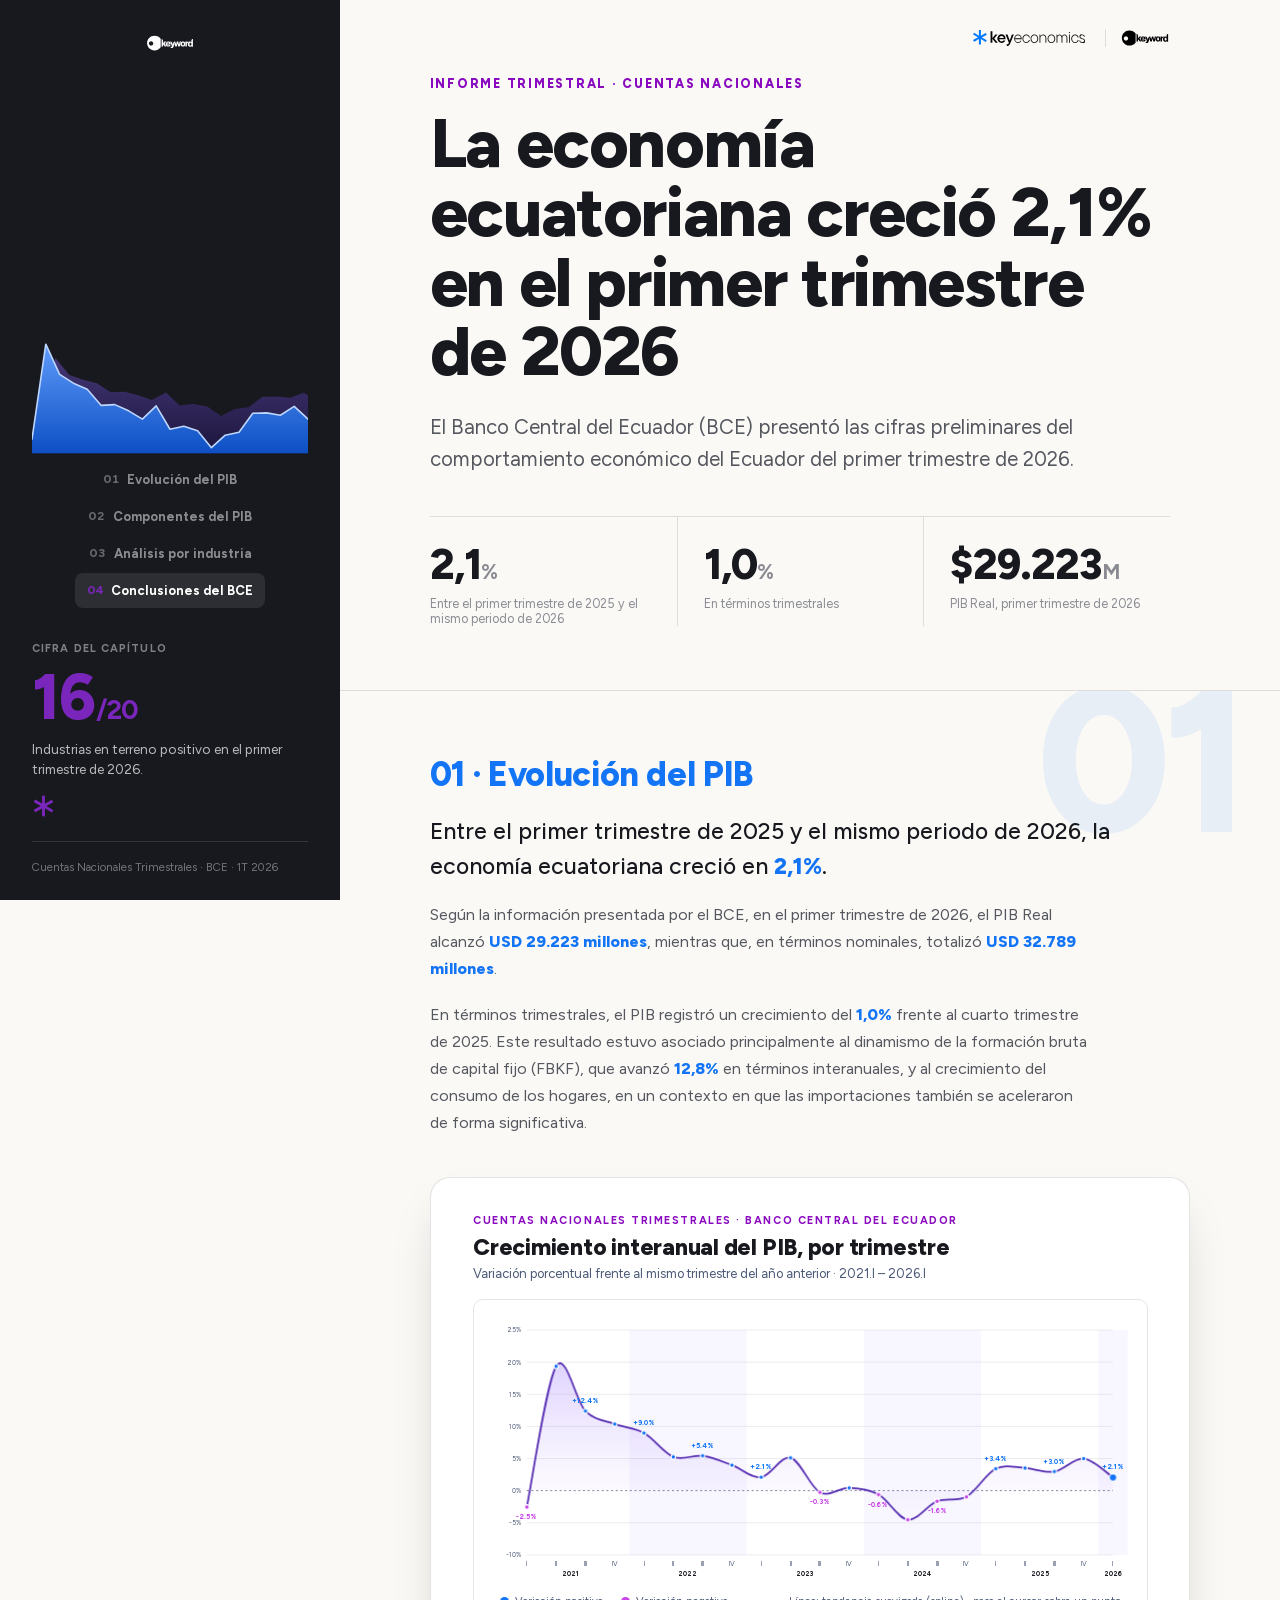
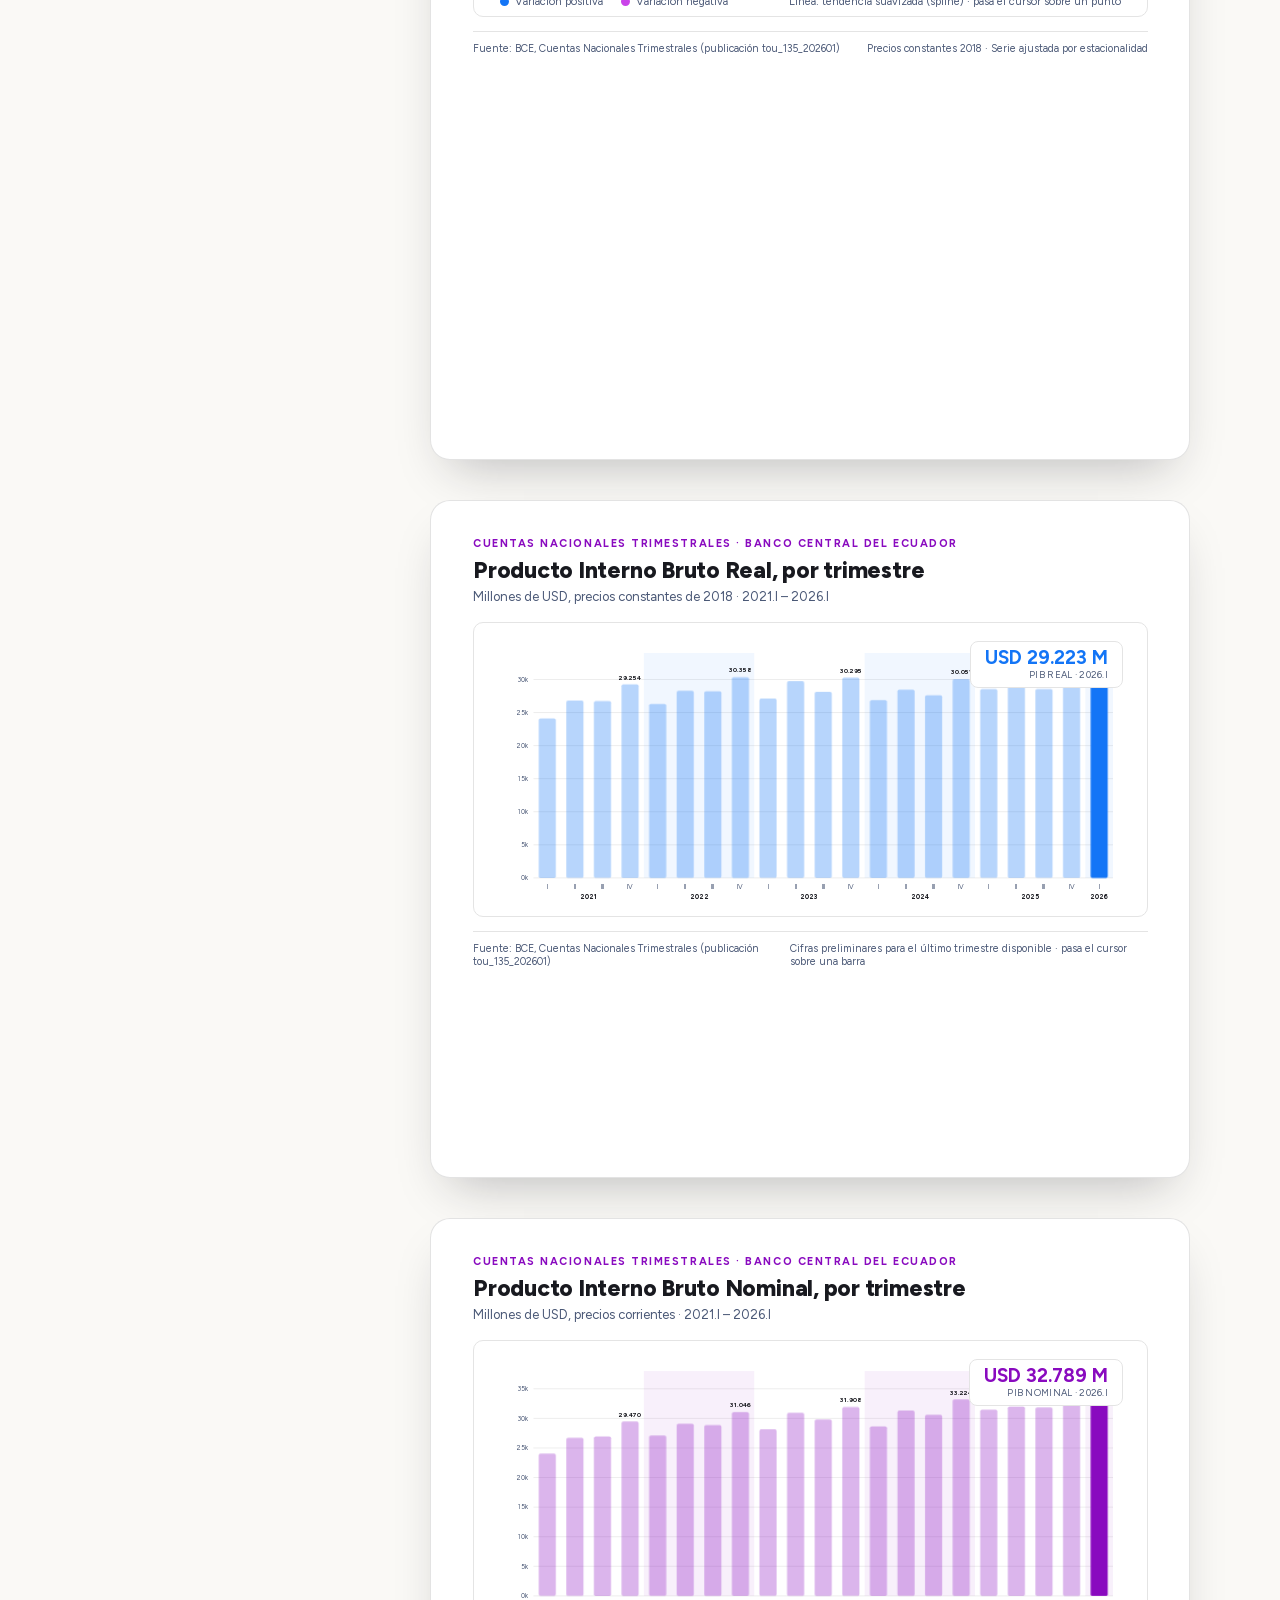
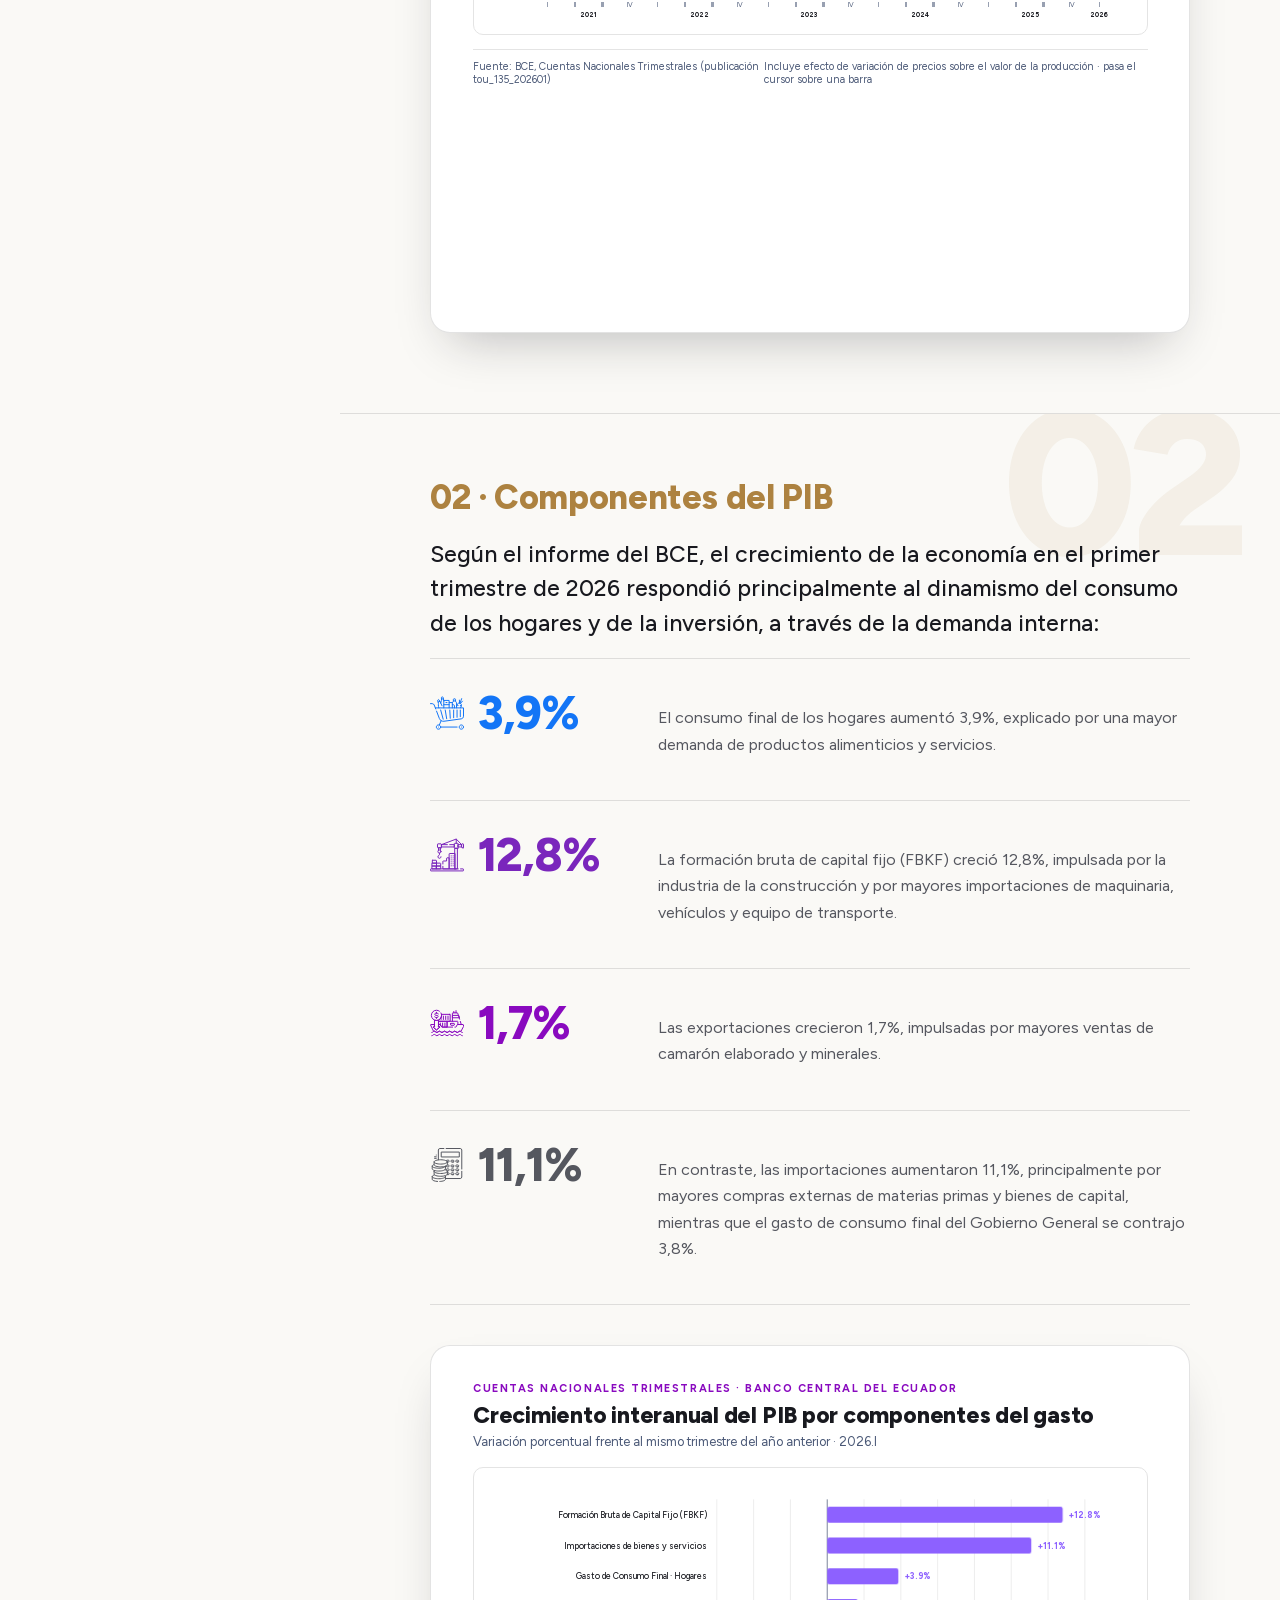
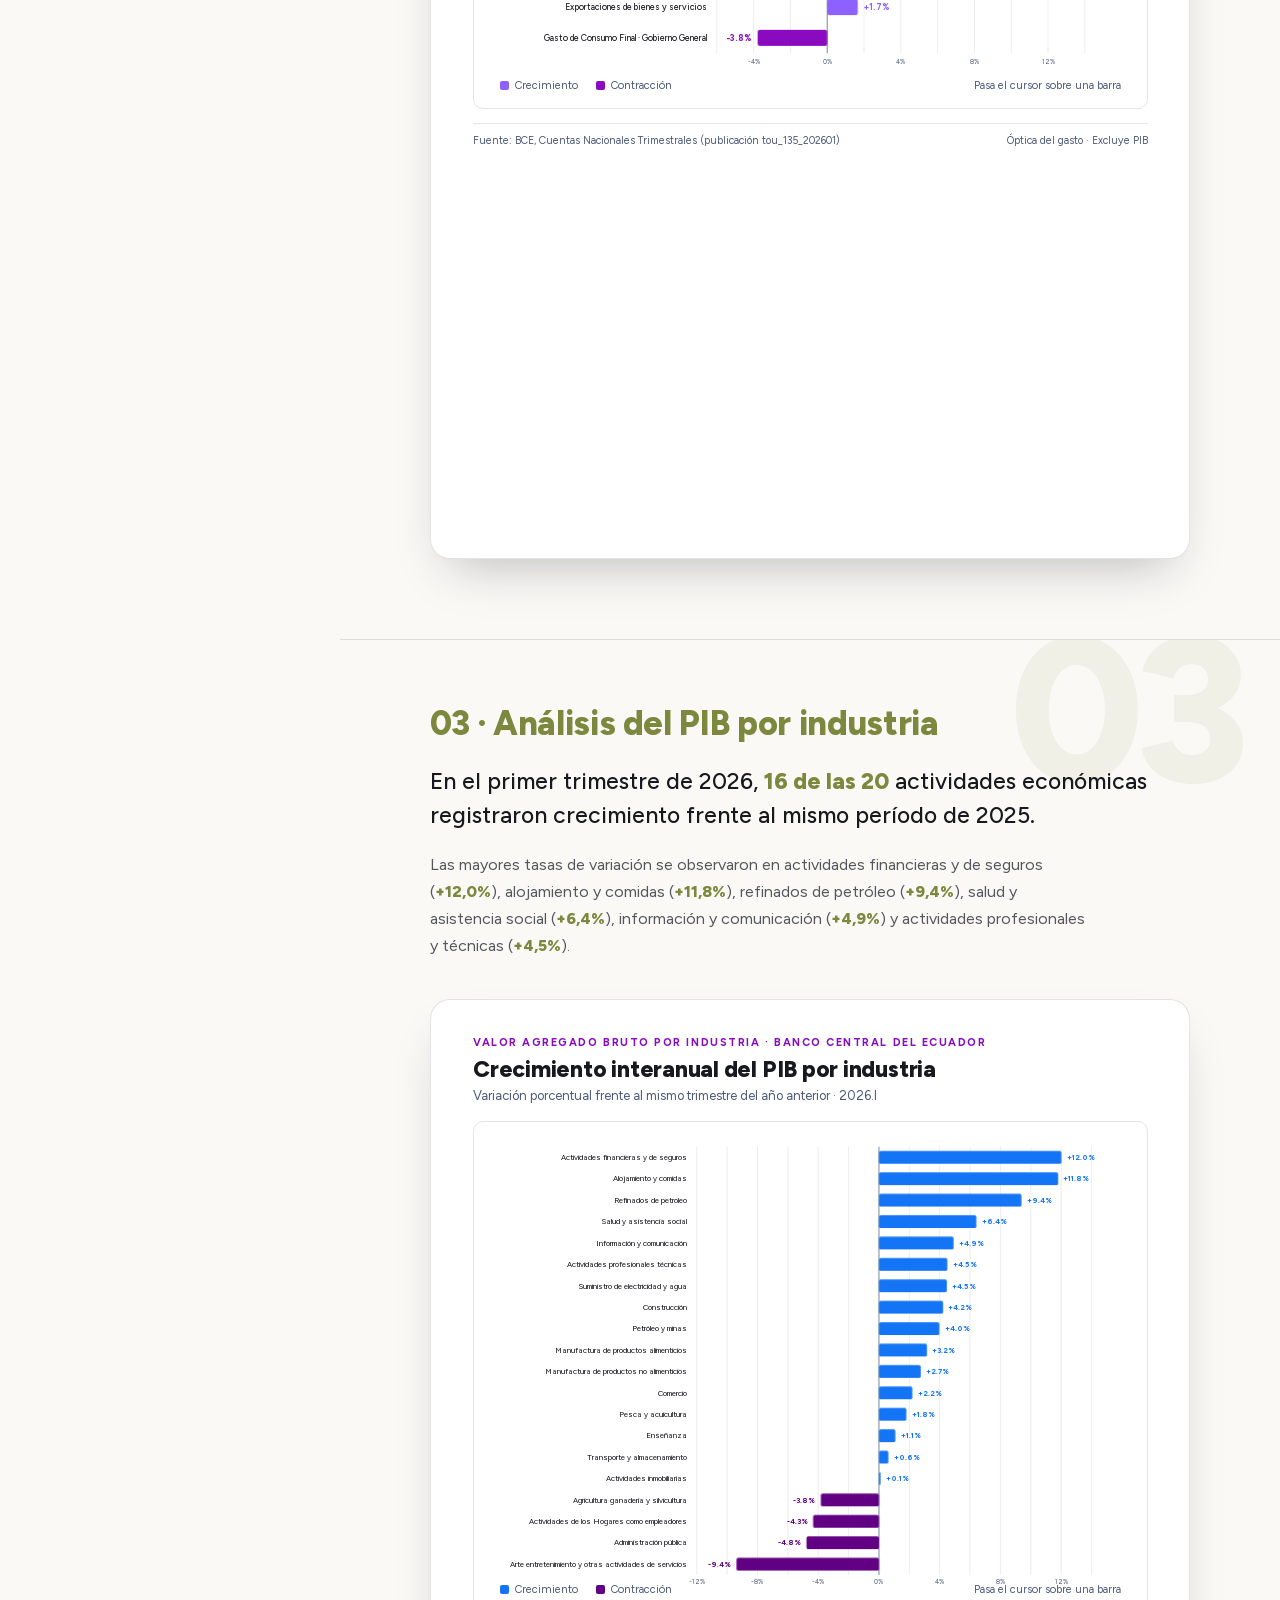
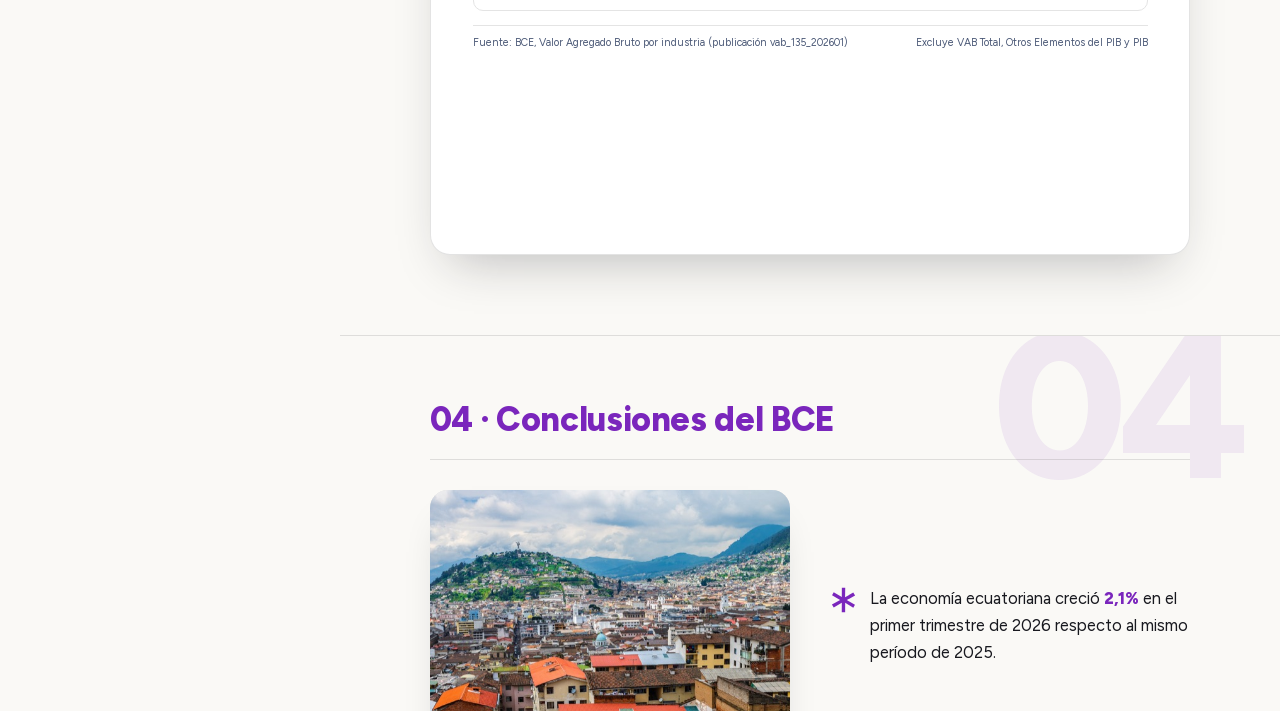
==== editorial.html @ 4e4479c9 "Replace sidebar orbs with an Andes-silhouette growth chart The empty sidebar gap now shows a two-lay" ====
<!DOCTYPE html>
<html lang="es">
<head>
<meta charset="UTF-8">
<meta name="viewport" content="width=device-width, initial-scale=1.0">
<title>La economía ecuatoriana en el 1T 2026 · Edición editorial</title>
<meta name="description" content="La economía ecuatoriana creció 2,1% en el primer trimestre de 2026: cifras preliminares del Banco Central del Ecuador (BCE).">
<link rel="icon" href="data:,">
<link rel="preload" href="assets/fonts/figtree-normal-latin.woff2" as="font" type="font/woff2" crossorigin>
<link rel="stylesheet" href="assets/fonts/figtree.css">
<style>
  :root {
    color-scheme: light;
    --night: #18191f;
    --dknight: #050505;
    --dblue: #201061;
    --blue: #1375f6;
    --magenta: #890abf;
    --lavender: #cdb0ff;
    --olive: #ddf086;
    --paper: #faf9f6;
    --ink: #18191f;
    --ink-soft: #55575f;
    --ink-mute: #8a8b92;
    --line: rgba(24,25,31,0.12);
    --side-w: 340px;
  }
  * { box-sizing: border-box; }
  html { scroll-behavior: smooth; }
  body {
    margin: 0; background: var(--paper); color: var(--ink);
    font-family: "Figtree", system-ui, -apple-system, "Segoe UI", sans-serif;
    -webkit-font-smoothing: antialiased;
  }
  img, svg { display: block; max-width: 100%; }
  a { color: inherit; }
  .progress { position: fixed; top: 0; left: 0; width: 100%; height: 3px; z-index: 200; background: var(--blue); transform: scaleX(0); transform-origin: left center; pointer-events: none; }

  /* ============ Shell: sticky editorial sidebar + scrolling story ============ */
  .shell { display: block; }
  @media (min-width: 1000px) { .shell { display: grid; grid-template-columns: var(--side-w) 1fr; align-items: start; } }

  .side {
    background: var(--night); color: #fff; padding: 18px 20px 16px;
  }
  @media (min-width: 1000px) { .side { padding: 32px 32px 26px; } }
  @media (min-width: 1000px) { .side { position: sticky; top: 0; height: 100vh; display: flex; flex-direction: column; } }
  .side-deco { display: none; }
  @media (min-width: 1000px) {
    .side-deco { display: block; flex: 1; position: relative; overflow: visible; min-height: 120px; }
    .side-deco svg { position: absolute; inset: 0; width: 100%; height: 100%; display: block; }
    .side-deco .peak-line {
      fill: none; stroke: #bcd6ff; stroke-width: 1.6; stroke-linejoin: round; stroke-linecap: round;
      stroke-dasharray: 1; stroke-dashoffset: 1; vector-effect: non-scaling-stroke;
      animation: peakDraw 2.6s cubic-bezier(.4,0,.2,1) .3s both;
    }
    @media (prefers-reduced-motion: reduce) { .side-deco .peak-line { animation: none; stroke-dashoffset: 0; } }
    @keyframes peakDraw { to { stroke-dashoffset: 0; } }
  }
  .side-logo { display: none; height: 20px; width: auto; margin-bottom: 16px; }
  @media (min-width: 1000px) { .side-logo { display: block; height: 22px; margin-bottom: 0; } }

  /* Mobile/tablet: compact numbered stepper, all 4 steps reachable without scrolling */
  .side-nav { position: relative; display: flex; align-items: center; justify-content: space-between; margin-bottom: 0; }
  .side-nav::before {
    content: ""; position: absolute; left: 15px; right: 15px; top: 15px; height: 1px;
    background: rgba(255,255,255,0.16); z-index: 0;
  }
  .side-nav a {
    position: relative; z-index: 1; text-decoration: none; color: rgba(255,255,255,0.55);
    display: flex; flex-direction: column; align-items: center; gap: 0; padding: 0; background: none;
  }
  .side-nav a .n {
    font-variant-numeric: tabular-nums; font-size: 12px; font-weight: 700;
    width: 30px; height: 30px; border-radius: 50%; display: flex; align-items: center; justify-content: center;
    background: var(--night); border: 1.5px solid rgba(255,255,255,0.28); color: rgba(255,255,255,0.65);
    transition: border-color .2s, color .2s, background .2s;
  }
  .side-nav a.active .n { color: #fff; background: var(--stat-c, var(--blue)); border-color: var(--stat-c, var(--blue)); }
  .side-nav .nlbl { display: none; }
  .side-current {
    font-size: 13px; font-weight: 700; color: #fff; margin-top: 12px; min-height: 1.3em;
  }
  @media (min-width: 1000px) {
    .side-nav { display: flex; flex-direction: column; gap: 2px; margin-bottom: 0; }
    .side-nav::before { display: none; }
    .side-nav a {
      flex-direction: row; align-items: center; gap: 8px; text-decoration: none; color: rgba(255,255,255,0.5);
      font-size: 13px; font-weight: 700; padding: 10px 12px; border-radius: 8px; white-space: nowrap;
      transition: color .2s, background .2s;
    }
    .side-nav a .n {
      width: auto; height: auto; border-radius: 0; border: none; background: none; padding: 0;
      font-variant-numeric: tabular-nums; opacity: 0.7; color: inherit;
    }
    .side-nav a:hover { background: rgba(255,255,255,0.06); color: #fff; }
    .side-nav a.active { color: #fff; background: rgba(255,255,255,0.09); }
    .side-nav a.active .n { color: var(--stat-c, var(--blue)); opacity: 1; background: none; border: none; }
    .side-nav .nlbl { display: inline; }
    .side-current { display: none; }
  }

  .side-stat { display: none; margin: 8px 0 0; }
  @media (min-width: 1000px) { .side-stat { display: block; margin-top: 34px; } }
  .side-stat .lbl { font-size: 11px; font-weight: 700; letter-spacing: 0.1em; text-transform: uppercase; color: rgba(255,255,255,0.45); margin-bottom: 10px; }
  .side-stat .big { font-size: clamp(46px, 5.4vw, 64px); font-weight: 800; letter-spacing: -0.02em; line-height: 1; color: var(--stat-c, var(--blue)); transition: color .4s ease; }
  .side-stat .big small { font-size: 0.42em; font-weight: 700; margin-left: 2px; }
  .side-stat .cap { font-size: 13.5px; line-height: 1.5; color: rgba(255,255,255,0.7); margin-top: 10px; max-width: 30ch; }

  .side-mark { display: none; width: 22px; height: 22px; margin-top: 16px; background: var(--stat-c, var(--blue)); transition: background .4s ease;
    -webkit-mask: url('assets/asterisco.svg') center / contain no-repeat; mask: url('assets/asterisco.svg') center / contain no-repeat;
    animation: markSpin 14s linear infinite; }
  @keyframes markSpin { to { transform: rotate(360deg); } }
  @media (min-width: 1000px) { .side-mark { display: block; } }
  @media (prefers-reduced-motion: reduce) { .side-mark { animation: none; } }

  .side-foot { display: none; }
  @media (min-width: 1000px) { .side-foot { display: block; font-size: 11.5px; color: rgba(255,255,255,0.4); margin-top: 24px; padding-top: 18px; border-top: 1px solid rgba(255,255,255,0.12); } }

  /* ============ Main story column ============ */
  .story { min-width: 0; }

  .opening { position: relative; padding: 76px 7vw 64px; max-width: 920px; }
  .opening-logos { position: absolute; top: 28px; right: 7vw; display: flex; align-items: center; gap: 14px; }
  .opening-logos img { display: block; height: 20px; width: auto; }
  .opening-logos .div { width: 1px; height: 18px; background: var(--line); }
  @media (max-width: 640px) {
    .opening { padding-top: 26px; }
    .opening-logos { position: static; margin-bottom: 28px; }
  }
  .opening .kick { font-size: 12.5px; font-weight: 800; letter-spacing: 0.14em; text-transform: uppercase; color: var(--magenta); margin-bottom: 18px; }
  .opening h1 { font-size: clamp(34px, 5.6vw, 68px); line-height: 1.02; letter-spacing: -0.02em; font-weight: 800; margin: 0 0 26px; }
  .opening .lede { font-size: clamp(17px, 1.6vw, 21px); line-height: 1.55; color: var(--ink-soft); max-width: 62ch; margin: 0 0 40px; }
  .ticker { display: flex; flex-direction: column; border-top: 1px solid var(--line); }
  .ticker .t-item { padding: 20px 0; border-bottom: 1px solid var(--line); }
  .ticker .t-item:last-child { border-bottom: none; }
  @media (min-width: 640px) {
    .ticker { flex-direction: row; flex-wrap: wrap; gap: 0; }
    .ticker .t-item { flex: 1 1 180px; padding: 22px 26px 0 0; border-bottom: none; }
    .ticker .t-item + .t-item { border-left: 1px solid var(--line); padding-left: 26px; }
  }
  .ticker .t-val { font-size: clamp(30px, 3.4vw, 42px); font-weight: 800; letter-spacing: -0.02em; color: var(--ink); }
  .ticker .t-val small { font-size: 0.5em; font-weight: 700; color: var(--ink-mute); }
  .ticker .t-lbl { font-size: 12.5px; color: var(--ink-mute); margin-top: 6px; max-width: 26ch; }

  /* ---- chapters ---- */
  .chapter { position: relative; padding: 64px 7vw 72px; border-top: 1px solid var(--line); scroll-margin-top: 24px; overflow: hidden; }
  .chapter .num-bg {
    position: absolute; top: -0.16em; right: 3vw; font-size: clamp(120px, 16vw, 240px); font-weight: 800;
    color: var(--stat-c, var(--blue)); opacity: 0.08; line-height: 1; letter-spacing: -0.04em; pointer-events: none; z-index: 0; user-select: none;
  }
  .chapter > * { position: relative; z-index: 1; }
  .chapter .kick { font-size: clamp(24px, 2.8vw, 34px); font-weight: 800; letter-spacing: -0.01em; text-transform: none; color: var(--stat-c, var(--blue)); margin-bottom: 20px; line-height: 1.15; }
  .chapter .lead-text { font-size: clamp(18px, 2vw, 23px); line-height: 1.5; max-width: 66ch; color: var(--ink); font-weight: 500; margin: 0 0 18px; }
  .chapter .body-text { font-size: 16px; line-height: 1.7; max-width: 66ch; color: var(--ink-soft); margin: 0 0 18px; }
  .stat { color: var(--stat-c, var(--blue)); font-weight: 800; }

  .chart-frame {
    margin: 40px 0 8px; background: #fff; border-radius: 20px; border: 1px solid var(--line);
    box-shadow: 0 24px 48px -20px rgba(24,25,31,0.28); transform: rotate(var(--tilt, -0.6deg));
    padding: 8px 10px 2px; max-width: 880px;
  }
  .chart-frame .embed-chart { display: block; width: 100%; border: 0; margin: 0; }
  .chart-cap { font-size: 12.5px; color: var(--ink-mute); margin: 14px 2px 0; max-width: 880px; }

  /* ---- section 02: stat rows instead of cards ---- */
  .stat-rows { margin-top: 8px; }
  .stat-row { display: grid; grid-template-columns: 1fr; gap: 14px; align-items: start; padding: 26px 0; border-top: 1px solid var(--line); }
  @media (min-width: 720px) { .stat-row { grid-template-columns: 200px 1fr; gap: 28px; } }
  .stat-row:last-child { border-bottom: 1px solid var(--line); }
  .stat-row .sr-figure { display: flex; align-items: center; gap: 14px; }
  .stat-row .sr-icon { width: 34px; height: 34px; flex: none; color: var(--row-c); }
  .stat-row .sr-icon svg { width: 100%; height: 100%; }
  .stat-row .sr-num { font-size: clamp(34px, 3.6vw, 46px); font-weight: 800; letter-spacing: -0.02em; color: var(--row-c); }
  .stat-row .sr-text { font-size: 16px; line-height: 1.65; color: var(--ink-soft); padding-top: 4px; }

  /* ---- section 04: alternating gallery ---- */
  .gallery { margin-top: 12px; }
  .g-row { display: grid; grid-template-columns: 1fr; gap: 22px; align-items: center; padding: 30px 0; border-top: 1px solid var(--line); }
  @media (min-width: 780px) { .g-row { grid-template-columns: 1fr 1fr; gap: 40px; } .g-row.rev .g-photo { order: 2; } }
  .g-photo { aspect-ratio: 4 / 3; border-radius: 18px; overflow: hidden; background: var(--line); box-shadow: 0 20px 40px -22px rgba(24,25,31,0.3); }
  .g-photo img { width: 100%; height: 100%; object-fit: cover; }
  .g-text { display: flex; align-items: flex-start; gap: 14px; }
  .g-mark { flex: none; width: 26px; height: 26px; margin-top: 2px; background: var(--stat-c, var(--blue)); -webkit-mask: url('assets/asterisco.svg') center / contain no-repeat; mask: url('assets/asterisco.svg') center / contain no-repeat; }
  .g-text p { margin: 0; font-size: 16.5px; line-height: 1.65; color: var(--ink); }

  .source-note { font-size: 13px; color: var(--ink-mute); padding-top: 18px; border-top: 1px solid var(--line); margin-top: 32px; max-width: 66ch; }

  /* ---- footer ---- */
  footer.ed-foot { background: var(--dknight); color: #fff; padding: 34px 7vw; }
  .ed-foot .wrap { display: flex; justify-content: space-between; align-items: flex-end; gap: 24px; flex-wrap: wrap; }
  .ed-foot .brand-block img { height: 24px; margin-bottom: 8px; }
  .ed-foot .brand-block .nm { font-size: 14px; font-weight: 700; }
  .ed-foot .contact { text-align: right; font-size: 13px; color: rgba(255,255,255,0.75); }
  .ed-foot .contact img { height: 24px; margin-left: auto; margin-bottom: 8px; }
  .ed-foot .contact a { color: #fff; text-decoration: none; border-bottom: 1px solid rgba(255,255,255,0.4); }
  @media (max-width: 640px) { .ed-foot .wrap { flex-direction: column; align-items: flex-start; } .ed-foot .contact { text-align: left; } .ed-foot .contact img { margin-left: 0; } }

  /* ---- reveal ---- */
  .reveal { opacity: 0; transform: translateY(22px); transition: opacity .7s ease, transform .7s cubic-bezier(.2,.8,.2,1); }
  .reveal.in { opacity: 1; transform: none; }
  @media (prefers-reduced-motion: reduce) { .reveal { opacity: 1; transform: none; transition: none; } }
</style>
</head>
<body>

<div class="progress" id="progress"></div>

<div class="shell">
  <aside class="side" id="side" style="--stat-c:#1375f6">
    <img class="side-logo" src="assets/LogoKeyword-blanco.svg" alt="Keyword">
    <div class="side-deco" id="sideDeco" aria-hidden="true"></div>
    <nav class="side-nav" id="sideNav">
      <a href="#evolucion" data-c="#1375f6"><span class="n">01</span><span class="nlbl">Evolución del PIB</span></a>
      <a href="#componentes" data-c="#ffbf5e"><span class="n">02</span><span class="nlbl">Componentes del PIB</span></a>
      <a href="#industrias" data-c="#cde368"><span class="n">03</span><span class="nlbl">Análisis por industria</span></a>
      <a href="#conclusiones" data-c="#ddf086"><span class="n">04</span><span class="nlbl">Conclusiones del BCE</span></a>
    </nav>
    <div class="side-current" id="sideCurrent">Evolución del PIB</div>
    <div class="side-stat">
      <div class="lbl">Cifra del capítulo</div>
      <div class="big" id="sideBig">2,1<small>%</small></div>
      <div class="cap" id="sideCap">Crecimiento interanual del PIB, primer trimestre de 2026.</div>
    </div>
    <div class="side-mark" aria-hidden="true"></div>
    <div class="side-foot">Cuentas Nacionales Trimestrales · BCE · 1T 2026</div>
  </aside>

  <main class="story">

    <section class="opening">
      <div class="opening-logos">
        <img src="assets/LogoKeyeconomics2.svg" alt="KeyEconomics">
        <span class="div" aria-hidden="true"></span>
        <img src="assets/logoKeyword-negro.svg" alt="Keyword">
      </div>
      <div class="kick">Informe trimestral · Cuentas Nacionales</div>
      <h1>La economía ecuatoriana creció 2,1% en el primer trimestre de 2026</h1>
      <p class="lede">El Banco Central del Ecuador (BCE) presentó las cifras preliminares del comportamiento económico del Ecuador del primer trimestre de 2026.</p>
      <div class="ticker">
        <div class="t-item"><div class="t-val"><span class="count" data-target="2.1" data-decimals="1">0</span><small>%</small></div><div class="t-lbl">Entre el primer trimestre de 2025 y el mismo periodo de 2026</div></div>
        <div class="t-item"><div class="t-val"><span class="count" data-target="1.0" data-decimals="1">0</span><small>%</small></div><div class="t-lbl">En términos trimestrales</div></div>
        <div class="t-item"><div class="t-val">$<span class="count" data-target="29223" data-decimals="0">0</span><small>M</small></div><div class="t-lbl">PIB Real, primer trimestre de 2026</div></div>
      </div>
    </section>

    <section class="chapter" id="evolucion" style="--stat-c:#1375f6">
      <div class="num-bg">01</div>
      <div class="kick">01 · Evolución del PIB</div>
      <p class="lead-text">Entre el primer trimestre de 2025 y el mismo periodo de 2026, la economía ecuatoriana creció en <strong class="stat">2,1%</strong>.</p>
      <p class="body-text">Según la información presentada por el BCE, en el primer trimestre de 2026, el PIB Real alcanzó <strong class="stat">USD 29.223 millones</strong>, mientras que, en términos nominales, totalizó <strong class="stat">USD 32.789 millones</strong>.</p>
      <p class="body-text">En términos trimestrales, el PIB registró un crecimiento del <strong class="stat">1,0%</strong> frente al cuarto trimestre de 2025. Este resultado estuvo asociado principalmente al dinamismo de la formación bruta de capital fijo (FBKF), que avanzó <strong class="stat">12,8%</strong> en términos interanuales, y al crecimiento del consumo de los hogares, en un contexto en que las importaciones también se aceleraron de forma significativa.</p>
      <div class="chart-frame" style="--tilt:-0.7deg">
        <iframe class="embed-chart" id="chartInteranual" data-chart="01_crecimiento_interanual" src="assets/01_crecimiento_interanual.html" title="Crecimiento interanual del PIB, por trimestre" loading="lazy" scrolling="no"></iframe>
      </div>
      <div class="chart-frame" style="--tilt:0.5deg">
        <iframe class="embed-chart" data-chart="02_pib_real" src="assets/02_pib_real.html" title="PIB Real" loading="lazy" scrolling="no"></iframe>
      </div>
      <div class="chart-frame" style="--tilt:-0.4deg">
        <iframe class="embed-chart" data-chart="03_pib_nominal" src="assets/03_pib_nominal.html" title="PIB Nominal" loading="lazy" scrolling="no"></iframe>
      </div>
    </section>

    <section class="chapter" id="componentes" style="--stat-c:color-mix(in srgb, #ffbf5e 68%, #000000 32%)">
      <div class="num-bg">02</div>
      <div class="kick">02 · Componentes del PIB</div>
      <p class="lead-text">Según el informe del BCE, el crecimiento de la economía en el primer trimestre de 2026 respondió principalmente al dinamismo del consumo de los hogares y de la inversión, a través de la demanda interna:</p>
      <div class="stat-rows">
        <div class="stat-row" style="--row-c:#1375f6">
          <div class="sr-figure"><span class="sr-icon"><svg class="icon-svg" viewBox="0 0 682.66669 682.66669" xmlns="http://www.w3.org/2000/svg" aria-hidden="true" focusable="false"><defs
     id="defs4759"><clipPath
       clipPathUnits="userSpaceOnUse"
       id="clipPath4785"><path
         d="M 0,512 H 512 V 0 H 0 Z"
         id="path4783" /></clipPath></defs><g
     id="g4761"
     transform="matrix(1.3333333,0,0,-1.3333333,0,682.66667)"><g
       id="g4763"
       transform="translate(207.9033,332.9819)"><path
         d="M 0,0 V 112.226 H 80.161 V 0"
         style="fill:none;stroke:currentColor;stroke-width:15;stroke-linecap:round;stroke-linejoin:round;stroke-miterlimit:10;stroke-dasharray:none;stroke-opacity:1"
         id="path4765" /></g><g
       id="g4767"
       transform="translate(239.9678,413.1431)"><path
         d="M 0,0 H 16.032"
         style="fill:none;stroke:currentColor;stroke-width:15;stroke-linecap:round;stroke-linejoin:round;stroke-miterlimit:10;stroke-dasharray:none;stroke-opacity:1"
         id="path4769" /></g><g
       id="g4771"
       transform="translate(207.9033,381.0786)"><path
         d="M 0,0 H 80.161"
         style="fill:none;stroke:currentColor;stroke-width:15;stroke-linecap:round;stroke-linejoin:round;stroke-miterlimit:10;stroke-dasharray:none;stroke-opacity:1"
         id="path4773" /></g><g
       id="g4775"
       transform="translate(288.0645,413.1431)"><path
         d="M 0,0 H 48.097"
         style="fill:none;stroke:currentColor;stroke-width:15;stroke-linecap:round;stroke-linejoin:round;stroke-miterlimit:10;stroke-dasharray:none;stroke-opacity:1"
         id="path4777" /></g><g
       id="g4779"><g
         id="g4781"
         clip-path="url(#clipPath4785)"><g
           id="g4787"
           transform="translate(132.0312,332.9902)"><path
             d="m 0,0 c -10.944,31.35 -4.29,71.278 -4.29,71.278 l -11.787,35.362 c -2.344,7.033 1.457,14.635 8.491,16.98 6.452,2.151 13.494,-0.865 16.391,-7.019 L 48.629,31.973"
             style="fill:none;stroke:currentColor;stroke-width:15;stroke-linecap:round;stroke-linejoin:round;stroke-miterlimit:10;stroke-dasharray:none;stroke-opacity:1"
             id="path4789" /></g><g
           id="g4791"
           transform="translate(123.7441,420.5405)"><path
             d="M 0,0 23.742,10.396"
             style="fill:none;stroke:currentColor;stroke-width:15;stroke-linecap:round;stroke-linejoin:round;stroke-miterlimit:10;stroke-dasharray:none;stroke-opacity:1"
             id="path4793" /></g><g
           id="g4795"
           transform="translate(162.6978,404.4995)"><path
             d="M 0,0 C 3.337,23.631 11.874,43.543 11.874,43.543 L 8.825,80.692 c -0.606,7.39 4.892,13.871 12.281,14.477 6.779,0.557 12.903,-4.045 14.254,-10.712 l 9.846,-52.624"
             style="fill:none;stroke:currentColor;stroke-width:15;stroke-linecap:round;stroke-linejoin:round;stroke-miterlimit:10;stroke-dasharray:none;stroke-opacity:1"
             id="path4797" /></g><g
           id="g4799"
           transform="translate(174.5542,464.7983)"><path
             d="M 0,0 25.532,4.458"
             style="fill:none;stroke:currentColor;stroke-width:15;stroke-linecap:round;stroke-linejoin:round;stroke-miterlimit:10;stroke-dasharray:none;stroke-opacity:1"
             id="path4801" /></g><g
           id="g4803"
           transform="translate(400.2905,332.9819)"><path
             d="m 0,0 v 73.521 c 0,4.251 -1.689,8.33 -4.696,11.336 l -6.641,6.641 c -3.006,3.006 -4.695,7.085 -4.695,11.336 v 25.424 c 0,4.427 -3.59,8.016 -8.017,8.016 h -16.032 c -4.427,0 -8.016,-3.589 -8.016,-8.016 v -25.424 c 0,-4.251 -1.689,-8.33 -4.695,-11.336 l -6.642,-6.641 c -3.006,-3.006 -4.695,-7.085 -4.695,-11.336 V 0"
             style="fill:none;stroke:currentColor;stroke-width:15;stroke-linecap:round;stroke-linejoin:round;stroke-miterlimit:10;stroke-dasharray:none;stroke-opacity:1"
             id="path4805" /></g><g
           id="g4807"
           transform="translate(352.1934,437.1914)"><path
             d="M 0,0 H 32.065"
             style="fill:none;stroke:currentColor;stroke-width:15;stroke-linecap:round;stroke-linejoin:round;stroke-miterlimit:10;stroke-dasharray:none;stroke-opacity:1"
             id="path4809" /></g><g
           id="g4811"
           transform="translate(460.6548,332.9819)"><path
             d="M 0,0 10.824,30.182 C 16.802,46.852 8.135,65.211 -8.534,71.188 -25.203,77.167 -43.563,68.5 -49.541,51.831 L -60.364,21.648"
             style="fill:none;stroke:currentColor;stroke-width:15;stroke-linecap:round;stroke-linejoin:round;stroke-miterlimit:10;stroke-dasharray:none;stroke-opacity:1"
             id="path4813" /></g><g
           id="g4815"
           transform="translate(471.479,363.1641)"><path
             d="M 0,0 -15.091,5.412"
             style="fill:none;stroke:currentColor;stroke-width:15;stroke-linecap:round;stroke-linejoin:round;stroke-miterlimit:10;stroke-dasharray:none;stroke-opacity:1"
             id="path4817" /></g><g
           id="g4819"
           transform="translate(408.4082,377.2666)"><path
             d="M 0,0 15.091,-5.412"
             style="fill:none;stroke:currentColor;stroke-width:15;stroke-linecap:round;stroke-linejoin:round;stroke-miterlimit:10;stroke-dasharray:none;stroke-opacity:1"
             id="path4821" /></g><g
           id="g4823"
           transform="translate(452.1206,404.1704)"><path
             d="M 0,0 24.354,67.911"
             style="fill:none;stroke:currentColor;stroke-width:15;stroke-linecap:round;stroke-linejoin:round;stroke-miterlimit:10;stroke-dasharray:none;stroke-opacity:1"
             id="path4825" /></g><g
           id="g4827"
           transform="translate(443.0142,450.0166)"><path
             d="M 0,0 1.561,-43.14"
             style="fill:none;stroke:currentColor;stroke-width:15;stroke-linecap:round;stroke-linejoin:round;stroke-miterlimit:10;stroke-dasharray:none;stroke-opacity:1"
             id="path4829" /></g><g
           id="g4831"
           transform="translate(488.2876,433.7808)"><path
             d="M 0,0 -28.621,-32.316"
             style="fill:none;stroke:currentColor;stroke-width:15;stroke-linecap:round;stroke-linejoin:round;stroke-miterlimit:10;stroke-dasharray:none;stroke-opacity:1"
             id="path4833" /></g><g
           id="g4835"
           transform="translate(336.1611,381.0786)"><path
             d="m 0,0 h 16.032 c 8.855,0 16.032,-7.178 16.032,-16.032 v -32.065"
             style="fill:none;stroke:currentColor;stroke-width:15;stroke-linecap:round;stroke-linejoin:round;stroke-miterlimit:10;stroke-dasharray:none;stroke-opacity:1"
             id="path4837" /></g><g
           id="g4839"
           transform="translate(98.5039,284.8164)"><path
             d="m 0,0 43.079,-112.667 c 10.667,-27.898 39.181,-44.738 68.762,-40.611 l 259.614,36.225 c 19.803,2.764 34.541,19.701 34.541,39.697 V 48.09 h -422.85"
             style="fill:none;stroke:currentColor;stroke-width:15;stroke-linecap:round;stroke-linejoin:round;stroke-miterlimit:10;stroke-dasharray:none;stroke-opacity:1"
             id="path4841" /></g><g
           id="g4843"
           transform="translate(7.5,397.0352)"><path
             d="m 0,0 h 26.028 c 13.291,0 25.204,-8.199 29.95,-20.613 l 22.809,-59.653"
             style="fill:none;stroke:currentColor;stroke-width:15;stroke-linecap:round;stroke-linejoin:round;stroke-miterlimit:10;stroke-dasharray:none;stroke-opacity:1"
             id="path4845" /></g><g
           id="g4847"
           transform="translate(159.8066,44.3501)"><path
             d="m 0,0 c 0,-17.708 -14.356,-32.064 -32.065,-32.064 -17.708,0 -32.064,14.356 -32.064,32.064 0,17.709 14.356,32.064 32.064,32.064 C -14.356,32.064 0,17.709 0,0 Z"
             style="fill:none;stroke:currentColor;stroke-width:15;stroke-linecap:round;stroke-linejoin:round;stroke-miterlimit:10;stroke-dasharray:none;stroke-opacity:1"
             id="path4849" /></g><g
           id="g4851"
           transform="translate(127.7417,44.3501)"><path
             d="M 0,0 H 0.081"
             style="fill:none;stroke:currentColor;stroke-width:15;stroke-linecap:round;stroke-linejoin:round;stroke-miterlimit:10;stroke-dasharray:none;stroke-opacity:1"
             id="path4853" /></g><g
           id="g4855"
           transform="translate(504.5,44.3501)"><path
             d="m 0,0 c 0,-17.708 -14.356,-32.064 -32.064,-32.064 -17.709,0 -32.065,14.356 -32.065,32.064 0,17.709 14.356,32.064 32.065,32.064 C -14.356,32.064 0,17.709 0,0 Z"
             style="fill:none;stroke:currentColor;stroke-width:15;stroke-linecap:round;stroke-linejoin:round;stroke-miterlimit:10;stroke-dasharray:none;stroke-opacity:1"
             id="path4857" /></g><g
           id="g4859"
           transform="translate(472.4355,44.3501)"><path
             d="M 0,0 H 0.08"
             style="fill:none;stroke:currentColor;stroke-width:15;stroke-linecap:round;stroke-linejoin:round;stroke-miterlimit:10;stroke-dasharray:none;stroke-opacity:1"
             id="path4861" /></g><g
           id="g4863"
           transform="translate(159.8066,44.3501)"><path
             d="M 0,0 H 248.5"
             style="fill:none;stroke:currentColor;stroke-width:15;stroke-linecap:round;stroke-linejoin:round;stroke-miterlimit:10;stroke-dasharray:none;stroke-opacity:1"
             id="path4865" /></g><g
           id="g4867"
           transform="translate(141.1021,76.4146)"><path
             d="M 0,0 26.721,64.129"
             style="fill:none;stroke:currentColor;stroke-width:15;stroke-linecap:round;stroke-linejoin:round;stroke-miterlimit:10;stroke-dasharray:none;stroke-opacity:1"
             id="path4869" /></g><g
           id="g4871"
           transform="translate(160.5903,300.8418)"><path
             d="M 0,0 37.768,-137.617"
             style="fill:none;stroke:currentColor;stroke-width:15;stroke-linecap:round;stroke-linejoin:round;stroke-miterlimit:10;stroke-dasharray:none;stroke-opacity:1"
             id="path4873" /></g><g
           id="g4875"
           transform="translate(407.3042,191.5366)"><path
             d="M 0,0 V 109.305"
             style="fill:none;stroke:currentColor;stroke-width:15;stroke-linecap:round;stroke-linejoin:round;stroke-miterlimit:10;stroke-dasharray:none;stroke-opacity:1"
             id="path4877" /></g><g
           id="g4879"
           transform="translate(229.2617,300.8418)"><path
             d="M 0,0 21.802,-131.247"
             style="fill:none;stroke:currentColor;stroke-width:15;stroke-linecap:round;stroke-linejoin:round;stroke-miterlimit:10;stroke-dasharray:none;stroke-opacity:1"
             id="path4881" /></g><g
           id="g4883"
           transform="translate(356.2017,184.8252)"><path
             d="M 0,0 V 116.017"
             style="fill:none;stroke:currentColor;stroke-width:15;stroke-linecap:round;stroke-linejoin:round;stroke-miterlimit:10;stroke-dasharray:none;stroke-opacity:1"
             id="path4885" /></g><g
           id="g4887"
           transform="translate(297.9331,300.8418)"><path
             d="M 0,0 7.147,-123.709"
             style="fill:none;stroke:currentColor;stroke-width:15;stroke-linecap:round;stroke-linejoin:round;stroke-miterlimit:10;stroke-dasharray:none;stroke-opacity:1"
             id="path4889" /></g><g
           id="g4891"
           transform="translate(456.4033,300.8662)"><path
             d="M 0,0 V -100.487"
             style="fill:none;stroke:currentColor;stroke-width:15;stroke-linecap:round;stroke-linejoin:round;stroke-miterlimit:10;stroke-dasharray:none;stroke-opacity:1"
             id="path4893" /></g></g></g></g></svg></span><span class="sr-num">3,9%</span></div>
          <p class="sr-text">El consumo final de los hogares aumentó 3,9%, explicado por una mayor demanda de productos alimenticios y servicios.</p>
        </div>
        <div class="stat-row" style="--row-c:#7a26bc">
          <div class="sr-figure"><span class="sr-icon"><svg class="icon-svg" viewBox="0 0 512 512" xmlns="http://www.w3.org/2000/svg" aria-hidden="true" focusable="false">
<g>
	<g>
			<line style="fill:none;stroke:currentColor;stroke-width:15;stroke-linecap:round;stroke-linejoin:round;stroke-miterlimit:10;" x1="395.18" y1="17.873" x2="395.18" y2="78.036"/>
		<path style="fill:none;stroke:currentColor;stroke-width:15;stroke-linecap:round;stroke-linejoin:round;stroke-miterlimit:10;" d="&#10;&#9;&#9;&#9;M194.058,426.386v38.831h94.162V298.72h-33.443c-2.761,0-5,2.239-5,5v42.617h-50.719c-2.761,0-5,2.239-5,5v40.049"/>
		<path style="fill:none;stroke:currentColor;stroke-width:15;stroke-linecap:round;stroke-linejoin:round;stroke-miterlimit:10;" d="&#10;&#9;&#9;&#9;M377.68,465.217V233.343H293.22c-2.761,0-5,2.239-5,5v226.874H377.68z"/>
		<g>
				<line style="fill:none;stroke:currentColor;stroke-width:15;stroke-linecap:round;stroke-linejoin:round;stroke-miterlimit:10;" x1="321.138" y1="269.62" x2="318.138" y2="269.62"/>
				<line style="fill:none;stroke:currentColor;stroke-width:15;stroke-linecap:round;stroke-linejoin:round;stroke-miterlimit:10;" x1="321.138" y1="299.438" x2="318.138" y2="299.438"/>
				<line style="fill:none;stroke:currentColor;stroke-width:15;stroke-linecap:round;stroke-linejoin:round;stroke-miterlimit:10;" x1="321.138" y1="329.256" x2="318.138" y2="329.256"/>
				<line style="fill:none;stroke:currentColor;stroke-width:15;stroke-linecap:round;stroke-linejoin:round;stroke-miterlimit:10;" x1="321.138" y1="359.074" x2="318.138" y2="359.074"/>
				<line style="fill:none;stroke:currentColor;stroke-width:15;stroke-linecap:round;stroke-linejoin:round;stroke-miterlimit:10;" x1="321.138" y1="388.892" x2="318.138" y2="388.892"/>
				<line style="fill:none;stroke:currentColor;stroke-width:15;stroke-linecap:round;stroke-linejoin:round;stroke-miterlimit:10;" x1="321.138" y1="418.71" x2="318.138" y2="418.71"/>
		</g>
		<g>
				<line style="fill:none;stroke:currentColor;stroke-width:15;stroke-linecap:round;stroke-linejoin:round;stroke-miterlimit:10;" x1="350.138" y1="269.62" x2="347.138" y2="269.62"/>
				<line style="fill:none;stroke:currentColor;stroke-width:15;stroke-linecap:round;stroke-linejoin:round;stroke-miterlimit:10;" x1="350.138" y1="299.438" x2="347.138" y2="299.438"/>
				<line style="fill:none;stroke:currentColor;stroke-width:15;stroke-linecap:round;stroke-linejoin:round;stroke-miterlimit:10;" x1="350.138" y1="329.256" x2="347.138" y2="329.256"/>
				<line style="fill:none;stroke:currentColor;stroke-width:15;stroke-linecap:round;stroke-linejoin:round;stroke-miterlimit:10;" x1="350.138" y1="359.074" x2="347.138" y2="359.074"/>
				<line style="fill:none;stroke:currentColor;stroke-width:15;stroke-linecap:round;stroke-linejoin:round;stroke-miterlimit:10;" x1="350.138" y1="388.892" x2="347.138" y2="388.892"/>
				<line style="fill:none;stroke:currentColor;stroke-width:15;stroke-linecap:round;stroke-linejoin:round;stroke-miterlimit:10;" x1="350.138" y1="418.71" x2="347.138" y2="418.71"/>
		</g>
			<polyline style="fill:none;stroke:currentColor;stroke-width:15;stroke-linecap:round;stroke-linejoin:round;stroke-miterlimit:10;" points="&#10;&#9;&#9;&#9;261.767,100.051 171.977,100.051 171.977,135.051 365.655,135.051 365.655,100.051 296.767,100.051 &#9;&#9;"/>
			<rect x="424.705" y="100.051" style="fill:none;stroke:currentColor;stroke-width:15;stroke-linecap:round;stroke-linejoin:round;stroke-miterlimit:10;" width="50.744" height="35"/>
		<path style="fill:none;stroke:currentColor;stroke-width:15;stroke-linecap:round;stroke-linejoin:round;stroke-miterlimit:10;" d="&#10;&#9;&#9;&#9;M171.977,100.051l221.348-83.57c1.125-0.425,2.396-0.136,3.228,0.733l78.898,82.484"/>
		<g>
				<polyline style="fill:none;stroke:currentColor;stroke-width:15;stroke-linecap:round;stroke-linejoin:round;stroke-miterlimit:10;" points="&#10;&#9;&#9;&#9;&#9;156.796,185.654 156.796,147.076 128.107,147.076 128.107,185.654 &#9;&#9;&#9;"/>
			<path style="fill:none;stroke:currentColor;stroke-width:15;stroke-linecap:round;stroke-linejoin:round;stroke-miterlimit:10;" d="&#10;&#9;&#9;&#9;&#9;M165.642,282.575c0,13.297-11.192,23.981-24.67,23.144c-11.549-0.717-20.948-10.116-21.665-21.665&#10;&#9;&#9;&#9;&#9;c-0.693-11.167,6.522-20.765,16.581-23.728c3.846-1.133,6.563-4.553,6.563-8.562v-24.705"/>
		</g>
			<rect x="377.68" y="155.051" style="fill:none;stroke:currentColor;stroke-width:15;stroke-linecap:round;stroke-linejoin:round;stroke-miterlimit:10;" width="35" height="310.165"/>
		<path style="fill:none;stroke:currentColor;stroke-width:15;stroke-linecap:round;stroke-linejoin:round;stroke-miterlimit:10;" d="&#10;&#9;&#9;&#9;M166.977,147.076h-49.05c-2.761,0-5-2.239-5-5v-49.05c0-2.761,2.239-5,5-5h49.05c2.761,0,5,2.239,5,5v49.05&#10;&#9;&#9;&#9;C171.977,144.838,169.738,147.076,166.977,147.076z"/>
		<path style="fill:none;stroke:currentColor;stroke-width:15;stroke-linecap:round;stroke-linejoin:round;stroke-miterlimit:10;" d="&#10;&#9;&#9;&#9;M499.5,147.076h-19.05c-2.761,0-5-2.239-5-5v-49.05c0-2.761,2.239-5,5-5h19.05c2.761,0,5,2.239,5,5v49.05&#10;&#9;&#9;&#9;C504.5,144.838,502.261,147.076,499.5,147.076z"/>
		<path style="fill:none;stroke:currentColor;stroke-width:15;stroke-linecap:round;stroke-linejoin:round;stroke-miterlimit:10;" d="&#10;&#9;&#9;&#9;M419.705,155.051h-49.05c-2.761,0-5-2.239-5-5v-65c0-2.761,2.239-5,5-5h49.05c2.761,0,5,2.239,5,5v65&#10;&#9;&#9;&#9;C424.705,152.813,422.467,155.051,419.705,155.051z"/>
			<circle style="fill:none;stroke:currentColor;stroke-width:15;stroke-linecap:round;stroke-linejoin:round;stroke-miterlimit:10;" cx="142.451" cy="203.869" r="23.19"/>
			<rect x="97.921" y="421.883" style="fill:none;stroke:currentColor;stroke-width:15;stroke-linecap:round;stroke-linejoin:round;stroke-miterlimit:10;" width="63.091" height="43.333"/>
			<rect x="34.83" y="421.883" style="fill:none;stroke:currentColor;stroke-width:15;stroke-linecap:round;stroke-linejoin:round;stroke-miterlimit:10;" width="63.091" height="43.333"/>
		<path style="fill:none;stroke:currentColor;stroke-width:15;stroke-linecap:round;stroke-linejoin:round;stroke-miterlimit:10;" d="&#10;&#9;&#9;&#9;M424.981,465.217H12.5c-2.761,0-5,2.239-5,5v20.495c0,2.761,2.239,5,5,5h487c2.761,0,5-2.239,5-5v-20.495c0-2.761-2.239-5-5-5&#10;&#9;&#9;&#9;h-39.519"/>
		<path style="fill:none;stroke:currentColor;stroke-width:15;stroke-linecap:round;stroke-linejoin:round;stroke-miterlimit:10;" d="&#10;&#9;&#9;&#9;M39.83,335.217h53.091c2.761,0,5,2.239,5,5v38.333H34.83v-38.333C34.83,337.455,37.069,335.217,39.83,335.217z"/>
			<rect x="34.83" y="378.55" style="fill:none;stroke:currentColor;stroke-width:15;stroke-linecap:round;stroke-linejoin:round;stroke-miterlimit:10;" width="63.091" height="43.333"/>
		<path style="fill:none;stroke:currentColor;stroke-width:15;stroke-linecap:round;stroke-linejoin:round;stroke-miterlimit:10;" d="&#10;&#9;&#9;&#9;M97.921,378.55h58.091c2.761,0,5,2.239,5,5v38.333H97.921V378.55z"/>
	</g>
</g>
<g>
</g>
<g>
</g>
<g>
</g>
<g>
</g>
<g>
</g>
<g>
</g>
<g>
</g>
<g>
</g>
<g>
</g>
<g>
</g>
<g>
</g>
<g>
</g>
<g>
</g>
<g>
</g>
<g>
</g>
</svg></span><span class="sr-num">12,8%</span></div>
          <p class="sr-text">La formación bruta de capital fijo (FBKF) creció 12,8%, impulsada por la industria de la construcción y por mayores importaciones de maquinaria, vehículos y equipo de transporte.</p>
        </div>
        <div class="stat-row" style="--row-c:#890abf">
          <div class="sr-figure"><span class="sr-icon"><svg class="icon-svg" viewBox="0 0 512 512" xmlns="http://www.w3.org/2000/svg" aria-hidden="true" focusable="false">
<g>
	<g>
		<g>
			<path style="fill:none;stroke:currentColor;stroke-width:15;stroke-linecap:round;stroke-linejoin:round;stroke-miterlimit:10;" d="&#10;&#9;&#9;&#9;&#9;M298.693,125.654H172.763c0.989,4.921,1.514,10.01,1.514,15.222c0,31.725-19.226,58.955-46.659,70.689v18.554h176.078v-99.463&#10;&#9;&#9;&#9;&#9;C303.695,127.893,301.456,125.654,298.693,125.654z"/>
			<g>
					<line style="fill:none;stroke:currentColor;stroke-width:15;stroke-linecap:round;stroke-linejoin:round;stroke-miterlimit:10;" x1="166.73" y1="176.35" x2="166.73" y2="203.422"/>
					<line style="fill:none;stroke:currentColor;stroke-width:15;stroke-linecap:round;stroke-linejoin:round;stroke-miterlimit:10;" x1="201.551" y1="152.35" x2="201.551" y2="203.422"/>
					<line style="fill:none;stroke:currentColor;stroke-width:15;stroke-linecap:round;stroke-linejoin:round;stroke-miterlimit:10;" x1="236.373" y1="152.35" x2="236.373" y2="203.422"/>
					<line style="fill:none;stroke:currentColor;stroke-width:15;stroke-linecap:round;stroke-linejoin:round;stroke-miterlimit:10;" x1="271.195" y1="152.35" x2="271.195" y2="203.422"/>
			</g>
		</g>
		<g>
			<g>
					<line style="fill:none;stroke:currentColor;stroke-width:15;stroke-linecap:round;stroke-linejoin:round;stroke-miterlimit:10;" x1="391.91" y1="69.939" x2="391.91" y2="103.1"/>
					<line style="fill:none;stroke:currentColor;stroke-width:15;stroke-linecap:round;stroke-linejoin:round;stroke-miterlimit:10;" x1="358.249" y1="82.618" x2="358.249" y2="103.1"/>
			</g>
			<path style="fill:none;stroke:currentColor;stroke-width:15;stroke-linecap:round;stroke-linejoin:round;stroke-miterlimit:10;" d="&#10;&#9;&#9;&#9;&#9;M445.564,198.362l-29.076-91.771c-0.659-2.079-2.588-3.491-4.768-3.491h-69.363c-2.762,0-5.002,2.239-5.002,5.002v122.017"/>
				<polygon style="fill:none;stroke:currentColor;stroke-width:15;stroke-linecap:round;stroke-linejoin:round;stroke-miterlimit:10;" points="&#10;&#9;&#9;&#9;&#9;438.867,177.225 337.356,177.225 337.356,141.605 427.582,141.605 &#9;&#9;&#9;"/>
		</g>
		<path style="fill:none;stroke:currentColor;stroke-width:15;stroke-linecap:round;stroke-linejoin:round;stroke-miterlimit:10;" d="&#10;&#9;&#9;&#9;M416.613,278.869h3.154V235.12c0-2.762-2.239-5.002-5.002-5.002h-157.5v87.617"/>
		<path style="fill:none;stroke:currentColor;stroke-width:15;stroke-linecap:round;stroke-linejoin:round;stroke-miterlimit:10;" d="&#10;&#9;&#9;&#9;M309.627,266.267v19.015c0,2.762,2.239,5.002,5.002,5.002h47.775c2.762,0,5.002-2.239,5.002-5.002v-19.015&#10;&#9;&#9;&#9;c0-2.762-2.239-5.002-5.002-5.002h-47.775C311.867,261.265,309.627,263.504,309.627,266.267z"/>
		<g>
			<path style="fill:none;stroke:currentColor;stroke-width:15;stroke-linecap:round;stroke-linejoin:round;stroke-miterlimit:10;" d="&#10;&#9;&#9;&#9;&#9;M147.221,278.869c3.381,0,6.534,1.708,8.38,4.541l19.412,29.784c1.846,2.833,4.999,4.541,8.38,4.541h73.872v-87.617H127.617&#10;&#9;&#9;&#9;&#9;v48.75H147.221z"/>
			<g>
					<line style="fill:none;stroke:currentColor;stroke-width:15;stroke-linecap:round;stroke-linejoin:round;stroke-miterlimit:10;" x1="155.122" y1="256.815" x2="155.122" y2="280.562"/>
					<line style="fill:none;stroke:currentColor;stroke-width:15;stroke-linecap:round;stroke-linejoin:round;stroke-miterlimit:10;" x1="189.944" y1="256.815" x2="189.944" y2="307.887"/>
					<line style="fill:none;stroke:currentColor;stroke-width:15;stroke-linecap:round;stroke-linejoin:round;stroke-miterlimit:10;" x1="224.766" y1="256.815" x2="224.766" y2="307.887"/>
			</g>
		</g>
		<path style="fill:none;stroke:currentColor;stroke-width:15;stroke-linecap:round;stroke-linejoin:round;stroke-miterlimit:10;" d="&#10;&#9;&#9;&#9;M340.5,317.735H183.394c-3.381,0-6.534-1.708-8.38-4.541l-19.412-29.784c-1.846-2.833-4.999-4.541-8.38-4.541h-19.604v33.887&#10;&#9;&#9;&#9;c0,1.446,1.172,2.619,2.619,2.619h13.946c2.439,0,3.554,3.041,1.692,4.617l-46.761,39.587c-0.977,0.827-2.408,0.827-3.384,0&#10;&#9;&#9;&#9;l-46.761-39.587c-1.862-1.576-0.747-4.617,1.692-4.617h13.947c1.446,0,2.619-1.172,2.619-2.619v-33.887H12.508&#10;&#9;&#9;&#9;c-3.689,0-6.108,3.857-4.503,7.178l46.32,95.842c2.991-1.918,6.581-3.198,11.37-3.198c19.127,0,19.127,20.403,38.253,20.403&#10;&#9;&#9;&#9;c19.127,0,19.127-20.403,38.254-20.403c19.128,0,19.128,20.403,38.256,20.403c19.124,0,19.124-20.403,38.248-20.403&#10;&#9;&#9;&#9;c19.126,0,19.126,20.403,38.252,20.403c19.126,0,19.126-20.403,38.253-20.403c19.129,0,19.129,20.403,38.257,20.403&#10;&#9;&#9;&#9;c19.129,0,19.129-20.403,38.258-20.403c19.13,0,19.13,20.403,38.26,20.403c19.129,0,19.129-20.403,38.259-20.403&#10;&#9;&#9;&#9;c7.482,0,12.035,3.124,15.953,6.924l39.147-74.235c0.758-1.438,1.155-3.04,1.155-4.666v-22.843c0-2.762-2.239-5.002-5.002-5.002&#10;&#9;&#9;&#9;h-82.885c-4.05,0-7.701,2.442-9.246,6.186l-10.938,26.494c-1.546,3.744-5.196,6.186-9.246,6.186H375.5"/>
		<g>
			<g>
				<path style="fill:none;stroke:currentColor;stroke-width:15;stroke-linecap:round;stroke-linejoin:round;stroke-miterlimit:10;" d="&#10;&#9;&#9;&#9;&#9;&#9;M486.509,399.095c-19.132,0-19.132-20.403-38.264-20.403c-19.129,0-19.129,20.403-38.259,20.403&#10;&#9;&#9;&#9;&#9;&#9;c-19.13,0-19.13-20.403-38.26-20.403c-19.129,0-19.129,20.403-38.258,20.403c-19.129,0-19.129-20.403-38.257-20.403&#10;&#9;&#9;&#9;&#9;&#9;c-19.126,0-19.126,20.403-38.253,20.403c-19.126,0-19.126-20.403-38.252-20.403c-19.124,0-19.124,20.403-38.248,20.403&#10;&#9;&#9;&#9;&#9;&#9;c-19.128,0-19.128-20.403-38.256-20.403c-19.127,0-19.127,20.403-38.254,20.403c-19.127,0-19.127-20.403-38.253-20.403&#10;&#9;&#9;&#9;&#9;&#9;c-19.126,0-19.126,20.403-38.252,20.403"/>
			</g>
			<g>
				<path style="fill:none;stroke:currentColor;stroke-width:15;stroke-linecap:round;stroke-linejoin:round;stroke-miterlimit:10;" d="&#10;&#9;&#9;&#9;&#9;&#9;M486.509,447.979c-19.132,0-19.132-20.403-38.264-20.403c-19.129,0-19.129,20.403-38.259,20.403&#10;&#9;&#9;&#9;&#9;&#9;c-19.13,0-19.13-20.403-38.26-20.403c-19.129,0-19.129,20.403-38.258,20.403c-19.129,0-19.129-20.403-38.257-20.403&#10;&#9;&#9;&#9;&#9;&#9;c-19.126,0-19.126,20.403-38.253,20.403c-19.126,0-19.126-20.403-38.252-20.403c-19.124,0-19.124,20.403-38.248,20.403&#10;&#9;&#9;&#9;&#9;&#9;c-19.128,0-19.128-20.403-38.256-20.403c-19.127,0-19.127,20.403-38.254,20.403c-19.127,0-19.127-20.403-38.253-20.403&#10;&#9;&#9;&#9;&#9;&#9;c-19.126,0-19.126,20.403-38.252,20.403"/>
			</g>
		</g>
	</g>
	<g>
		<path style="fill:none;stroke:currentColor;stroke-width:15;stroke-linecap:round;stroke-linejoin:round;stroke-miterlimit:10;" d="&#10;&#9;&#9;&#9;M144.182,315.375h-13.946c-1.446,0-2.619-1.172-2.619-2.619V211.564c-9.27,3.965-19.475,6.166-30.196,6.166&#10;&#9;&#9;&#9;c-10.721,0-20.925-2.201-30.195-6.166v101.192c0,1.446-1.172,2.619-2.619,2.619H50.661c-2.439,0-3.554,3.041-1.692,4.617&#10;&#9;&#9;&#9;l46.761,39.587c0.977,0.827,2.408,0.827,3.384,0l46.761-39.587C147.736,318.417,146.621,315.375,144.182,315.375z"/>
		<g>
			<path style="fill:none;stroke:currentColor;stroke-width:15;stroke-linecap:round;stroke-linejoin:round;stroke-miterlimit:10;" d="&#10;&#9;&#9;&#9;&#9;M142.013,78.3c-12.577-8.979-27.961-14.279-44.592-14.279c-42.446,0-76.855,34.409-76.855,76.855&#10;&#9;&#9;&#9;&#9;c0,42.446,34.409,76.855,76.855,76.855c42.446,0,76.855-34.409,76.855-76.855c0-13.114-3.292-25.456-9.084-36.258"/>
			<g>
				<path style="fill:none;stroke:currentColor;stroke-width:15;stroke-linecap:round;stroke-linejoin:round;stroke-miterlimit:10;" d="&#10;&#9;&#9;&#9;&#9;&#9;M121.823,122.198L121.823,122.198c0-7.986-6.474-14.461-14.461-14.461H87.48c-7.986,0-14.461,6.474-14.461,14.461v4.218&#10;&#9;&#9;&#9;&#9;&#9;c0,7.986,6.474,14.461,14.461,14.461h19.883c7.986,0,14.461,6.474,14.461,14.461v4.218c0,7.986-6.474,14.461-14.461,14.461&#10;&#9;&#9;&#9;&#9;&#9;H87.48c-7.986,0-14.461-6.474-14.461-14.461v0"/>
					<line style="fill:none;stroke:currentColor;stroke-width:15;stroke-linecap:round;stroke-linejoin:round;stroke-miterlimit:10;" x1="97.421" y1="94.482" x2="97.421" y2="107.737"/>
					<line style="fill:none;stroke:currentColor;stroke-width:15;stroke-linecap:round;stroke-linejoin:round;stroke-miterlimit:10;" x1="97.421" y1="174.015" x2="97.421" y2="187.27"/>
			</g>
		</g>
	</g>
		<line style="fill:none;stroke:currentColor;stroke-width:15;stroke-linecap:round;stroke-linejoin:round;stroke-miterlimit:10;" x1="469.877" y1="275.1" x2="456.141" y2="231.744"/>
</g>
</svg></span><span class="sr-num">1,7%</span></div>
          <p class="sr-text">Las exportaciones crecieron 1,7%, impulsadas por mayores ventas de camarón elaborado y minerales.</p>
        </div>
        <div class="stat-row" style="--row-c:#55575f">
          <div class="sr-figure"><span class="sr-icon"><svg class="icon-svg" viewBox="0 0 682.66669 682.66669" xmlns="http://www.w3.org/2000/svg" aria-hidden="true" focusable="false"><defs
     id="defs1141"><clipPath
       clipPathUnits="userSpaceOnUse"
       id="clipPath1151"><path
         d="M 0,512 H 512 V 0 H 0 Z"
         id="path1149" /></clipPath></defs><g
     id="g1143"
     transform="matrix(1.3333333,0,0,-1.3333333,0,682.66667)"><g
       id="g1145"><g
         id="g1147"
         clip-path="url(#clipPath1151)"><g
           id="g1153"
           transform="translate(232.5933,52.3379)"><path
             d="m 0,0 h 223.522 c 12.296,0 22.264,9.968 22.264,22.264 v 86.309"
             style="fill:none;stroke:currentColor;stroke-width:15;stroke-linecap:round;stroke-linejoin:round;stroke-miterlimit:10;stroke-dasharray:none;stroke-opacity:1"
             id="path1155" /></g><g
           id="g1157"
           transform="translate(208.9111,504.5)"><path
             d="M 0,0 H -60.689 C -72.985,0 -82.953,-9.968 -82.953,-22.264 V -169.66"
             style="fill:none;stroke:currentColor;stroke-width:15;stroke-linecap:round;stroke-linejoin:round;stroke-miterlimit:10;stroke-dasharray:none;stroke-opacity:1"
             id="path1159" /></g><g
           id="g1161"
           transform="translate(478.3789,195.0889)"><path
             d="m 0,0 v 287.147 c 0,12.296 -9.968,22.264 -22.264,22.264 H -235.29"
             style="fill:none;stroke:currentColor;stroke-width:15;stroke-linecap:round;stroke-linejoin:round;stroke-miterlimit:10;stroke-dasharray:none;stroke-opacity:1"
             id="path1163" /></g><path
           d="M 435.2,377.006 H 169.138 v 73.718 H 435.2 Z"
           style="fill:none;stroke:currentColor;stroke-width:15;stroke-linecap:round;stroke-linejoin:round;stroke-miterlimit:10;stroke-dasharray:none;stroke-opacity:1"
           id="path1165" /><g
           id="g1167"
           transform="translate(244.5381,321.7915)"><path
             d="m 0,0 c 2.481,4.265 7.101,7.131 12.391,7.131 h 18.57 c 7.912,0 14.326,-6.414 14.326,-14.326 0,-7.912 -6.414,-14.326 -14.326,-14.326 h -12.57"
             style="fill:none;stroke:currentColor;stroke-width:15;stroke-linecap:round;stroke-linejoin:round;stroke-miterlimit:10;stroke-dasharray:none;stroke-opacity:1"
             id="path1169" /></g><g
           id="g1171"
           transform="translate(347.4092,300.27)"><path
             d="m 0,0 h -18.57 c -7.912,0 -14.326,6.414 -14.326,14.326 0,7.912 6.414,14.326 14.326,14.326 H 0 c 7.912,0 14.326,-6.414 14.326,-14.326 C 14.326,6.414 7.912,0 0,0 Z"
             style="fill:none;stroke:currentColor;stroke-width:15;stroke-linecap:round;stroke-linejoin:round;stroke-miterlimit:10;stroke-dasharray:none;stroke-opacity:1"
             id="path1173" /></g><g
           id="g1175"
           transform="translate(419.3193,300.27)"><path
             d="m 0,0 h -18.57 c -7.912,0 -14.326,6.414 -14.326,14.326 0,7.912 6.414,14.326 14.326,14.326 H 0 c 7.912,0 14.326,-6.414 14.326,-14.326 C 14.326,6.414 7.912,0 0,0 Z"
             style="fill:none;stroke:currentColor;stroke-width:15;stroke-linecap:round;stroke-linejoin:round;stroke-miterlimit:10;stroke-dasharray:none;stroke-opacity:1"
             id="path1177" /></g><g
           id="g1179"
           transform="translate(260.9287,255.9956)"><path
             d="m 0,0 h 14.57 c 7.912,0 14.326,-6.414 14.326,-14.326 0,-7.912 -6.414,-14.326 -14.326,-14.326 H -4 c -7.912,0 -14.326,6.414 -14.326,14.326"
             style="fill:none;stroke:currentColor;stroke-width:15;stroke-linecap:round;stroke-linejoin:round;stroke-miterlimit:10;stroke-dasharray:none;stroke-opacity:1"
             id="path1181" /></g><g
           id="g1183"
           transform="translate(347.4092,227.3433)"><path
             d="m 0,0 h -18.57 c -7.912,0 -14.326,6.414 -14.326,14.326 0,7.912 6.414,14.326 14.326,14.326 H 0 c 7.912,0 14.326,-6.414 14.326,-14.326 C 14.326,6.414 7.912,0 0,0 Z"
             style="fill:none;stroke:currentColor;stroke-width:15;stroke-linecap:round;stroke-linejoin:round;stroke-miterlimit:10;stroke-dasharray:none;stroke-opacity:1"
             id="path1185" /></g><g
           id="g1187"
           transform="translate(419.3193,227.3433)"><path
             d="m 0,0 h -18.57 c -7.912,0 -14.326,6.414 -14.326,14.326 0,7.912 6.414,14.326 14.326,14.326 H 0 c 7.912,0 14.326,-6.414 14.326,-14.326 C 14.326,6.414 7.912,0 0,0 Z"
             style="fill:none;stroke:currentColor;stroke-width:15;stroke-linecap:round;stroke-linejoin:round;stroke-miterlimit:10;stroke-dasharray:none;stroke-opacity:1"
             id="path1189" /></g><g
           id="g1191"
           transform="translate(242.6025,183.0688)"><path
             d="m 0,0 v 0 c 0,7.912 6.414,14.326 14.326,14.326 h 18.57 c 7.913,0 14.327,-6.414 14.327,-14.326 0,-7.912 -6.414,-14.327 -14.327,-14.327 h -16.57"
             style="fill:none;stroke:currentColor;stroke-width:15;stroke-linecap:round;stroke-linejoin:round;stroke-miterlimit:10;stroke-dasharray:none;stroke-opacity:1"
             id="path1193" /></g><g
           id="g1195"
           transform="translate(347.4092,168.7422)"><path
             d="m 0,0 h -18.57 c -7.912,0 -14.326,6.415 -14.326,14.327 0,7.912 6.414,14.326 14.326,14.326 H 0 c 7.912,0 14.326,-6.414 14.326,-14.326 C 14.326,6.415 7.912,0 0,0 Z"
             style="fill:none;stroke:currentColor;stroke-width:15;stroke-linecap:round;stroke-linejoin:round;stroke-miterlimit:10;stroke-dasharray:none;stroke-opacity:1"
             id="path1197" /></g><g
           id="g1199"
           transform="translate(419.3193,168.7422)"><path
             d="m 0,0 h -18.57 c -7.912,0 -14.326,6.415 -14.326,14.327 0,7.912 6.414,14.326 14.326,14.326 H 0 c 7.912,0 14.326,-6.414 14.326,-14.326 C 14.326,6.415 7.912,0 0,0 Z"
             style="fill:none;stroke:currentColor;stroke-width:15;stroke-linecap:round;stroke-linejoin:round;stroke-miterlimit:10;stroke-dasharray:none;stroke-opacity:1"
             id="path1201" /></g><g
           id="g1203"
           transform="translate(262.9287,138.7944)"><path
             d="m 0,0 h 12.57 c 7.912,0 14.326,-6.414 14.326,-14.326 0,-7.912 -6.414,-14.327 -14.326,-14.327 H -4"
             style="fill:none;stroke:currentColor;stroke-width:15;stroke-linecap:round;stroke-linejoin:round;stroke-miterlimit:10;stroke-dasharray:none;stroke-opacity:1"
             id="path1205" /></g><g
           id="g1207"
           transform="translate(347.4092,110.1416)"><path
             d="m 0,0 h -18.57 c -7.912,0 -14.326,6.415 -14.326,14.327 0,7.912 6.414,14.326 14.326,14.326 H 0 c 7.912,0 14.326,-6.414 14.326,-14.326 C 14.326,6.415 7.912,0 0,0 Z"
             style="fill:none;stroke:currentColor;stroke-width:15;stroke-linecap:round;stroke-linejoin:round;stroke-miterlimit:10;stroke-dasharray:none;stroke-opacity:1"
             id="path1209" /></g><g
           id="g1211"
           transform="translate(419.3193,110.1416)"><path
             d="m 0,0 h -18.57 c -7.912,0 -14.326,6.415 -14.326,14.327 0,7.912 6.414,14.326 14.326,14.326 H 0 c 7.912,0 14.326,-6.414 14.326,-14.326 C 14.326,6.415 7.912,0 0,0 Z"
             style="fill:none;stroke:currentColor;stroke-width:15;stroke-linecap:round;stroke-linejoin:round;stroke-miterlimit:10;stroke-dasharray:none;stroke-opacity:1"
             id="path1213" /></g><g
           id="g1215"
           transform="translate(33.6206,81.8857)"><path
             d="M 0,0 V -41.878 C 0,-57.686 34.533,-70.855 80.291,-73.779"
             style="fill:none;stroke:currentColor;stroke-width:15;stroke-linecap:round;stroke-linejoin:round;stroke-miterlimit:10;stroke-dasharray:none;stroke-opacity:1"
             id="path1217" /></g><g
           id="g1219"
           transform="translate(148.0889,7.8667)"><path
             d="M 0,0 C 47.836,2.361 84.504,15.852 84.504,32.141 V 74.019"
             style="fill:none;stroke:currentColor;stroke-width:15;stroke-linecap:round;stroke-linejoin:round;stroke-miterlimit:10;stroke-dasharray:none;stroke-opacity:1"
             id="path1221" /></g><g
           id="g1223"
           transform="translate(226.6216,93.0044)"><path
             d="m 0,0 c 3.864,-3.469 5.972,-7.213 5.972,-11.119 0,-17.953 -44.542,-32.507 -99.487,-32.507 -54.944,0 -99.486,14.554 -99.486,32.507 0,9.681 12.95,18.373 33.498,24.328"
             style="fill:none;stroke:currentColor;stroke-width:15;stroke-linecap:round;stroke-linejoin:round;stroke-miterlimit:10;stroke-dasharray:none;stroke-opacity:1"
             id="path1225" /></g><g
           id="g1227"
           transform="translate(61.8916,160.7329)"><path
             d="m 0,0 v -41.878 c 0,-17.954 44.542,-32.507 99.486,-32.507 54.945,0 99.487,14.553 99.487,32.507 V 0"
             style="fill:none;stroke:currentColor;stroke-width:15;stroke-linecap:round;stroke-linejoin:round;stroke-miterlimit:10;stroke-dasharray:none;stroke-opacity:1"
             id="path1229" /></g><g
           id="g1231"
           transform="translate(226.978,185.1729)"><path
             d="m 0,0 c 20.773,-5.958 33.886,-14.698 33.886,-24.44 0,-17.953 -44.542,-32.507 -99.486,-32.507 -54.945,0 -99.486,14.554 -99.486,32.507 0,3.962 2.169,7.759 6.141,11.27"
             style="fill:none;stroke:currentColor;stroke-width:15;stroke-linecap:round;stroke-linejoin:round;stroke-miterlimit:10;stroke-dasharray:none;stroke-opacity:1"
             id="path1233" /></g><g
           id="g1235"
           transform="translate(33.6206,239.5806)"><path
             d="m 0,0 v -41.878 c 0,-17.954 44.542,-32.508 99.486,-32.508 54.945,0 99.487,14.554 99.487,32.508 v 38.554"
             style="fill:none;stroke:currentColor;stroke-width:15;stroke-linecap:round;stroke-linejoin:round;stroke-miterlimit:10;stroke-dasharray:none;stroke-opacity:1"
             id="path1237" /></g><g
           id="g1239"
           transform="translate(232.0796,236.2568)"><path
             d="m 0,0 c -5.095,-16.392 -47.462,-29.184 -98.973,-29.184 -54.944,0 -99.486,14.554 -99.486,32.508 0,8.343 9.618,15.951 25.429,21.707"
             style="fill:none;stroke:currentColor;stroke-width:15;stroke-linecap:round;stroke-linejoin:round;stroke-miterlimit:10;stroke-dasharray:none;stroke-opacity:1"
             id="path1241" /></g><g
           id="g1243"
           transform="translate(61.8916,302.332)"><path
             d="m 0,0 v -41.878 c 0,-17.954 44.542,-32.508 99.486,-32.508 54.945,0 99.487,14.554 99.487,32.508 V 0"
             style="fill:none;stroke:currentColor;stroke-width:15;stroke-linecap:round;stroke-linejoin:round;stroke-miterlimit:10;stroke-dasharray:none;stroke-opacity:1"
             id="path1245" /></g><g
           id="g1247"
           transform="translate(260.8643,302.332)"><path
             d="m 0,0 c 0,-17.953 -44.542,-32.507 -99.486,-32.507 -54.945,0 -99.487,14.554 -99.487,32.507 0,17.954 44.542,32.508 99.487,32.508 C -44.542,32.508 0,17.954 0,0 Z"
             style="fill:none;stroke:currentColor;stroke-width:15;stroke-linecap:round;stroke-linejoin:round;stroke-miterlimit:10;stroke-dasharray:none;stroke-opacity:1"
             id="path1249" /></g><g
           id="g1251"
           transform="translate(68.8145,356.4258)"><path
             d="M 0,0 H 25.358"
             style="fill:none;stroke:currentColor;stroke-width:15;stroke-linecap:round;stroke-linejoin:round;stroke-miterlimit:10;stroke-dasharray:none;stroke-opacity:1"
             id="path1253" /></g><g
           id="g1255"
           transform="translate(68.8145,379.6665)"><path
             d="M 0,0 H 25.358"
             style="fill:none;stroke:currentColor;stroke-width:15;stroke-linecap:round;stroke-linejoin:round;stroke-miterlimit:10;stroke-dasharray:none;stroke-opacity:1"
             id="path1257" /></g><g
           id="g1259"
           transform="translate(94.2222,405.4502)"><path
             d="M 0,0 H -0.1"
             style="fill:none;stroke:currentColor;stroke-width:15;stroke-linecap:round;stroke-linejoin:round;stroke-miterlimit:10;stroke-dasharray:none;stroke-opacity:1"
             id="path1261" /></g></g></g></g></svg></span><span class="sr-num">11,1%</span></div>
          <p class="sr-text">En contraste, las importaciones aumentaron 11,1%, principalmente por mayores compras externas de materias primas y bienes de capital, mientras que el gasto de consumo final del Gobierno General se contrajo 3,8%.</p>
        </div>
      </div>
      <div class="chart-frame" style="--tilt:-0.5deg">
        <iframe class="embed-chart" data-chart="05_componentes_pib" src="assets/05_componentes_pib.html" title="Crecimiento interanual del PIB por componentes del gasto" loading="lazy" scrolling="no"></iframe>
      </div>
    </section>

    <section class="chapter" id="industrias" style="--stat-c:color-mix(in srgb, #cde368 60%, #000000 40%)">
      <div class="num-bg">03</div>
      <div class="kick">03 · Análisis del PIB por industria</div>
      <p class="lead-text">En el primer trimestre de 2026, <strong class="stat">16 de las 20</strong> actividades económicas registraron crecimiento frente al mismo período de 2025.</p>
      <p class="body-text">Las mayores tasas de variación se observaron en actividades financieras y de seguros (<strong class="stat">+12,0%</strong>), alojamiento y comidas (<strong class="stat">+11,8%</strong>), refinados de petróleo (<strong class="stat">+9,4%</strong>), salud y asistencia social (<strong class="stat">+6,4%</strong>), información y comunicación (<strong class="stat">+4,9%</strong>) y actividades profesionales y técnicas (<strong class="stat">+4,5%</strong>).</p>
      <div class="chart-frame" style="--tilt:0.6deg">
        <iframe class="embed-chart" data-chart="04_industrias" src="assets/04_industrias.html" title="Crecimiento interanual del PIB por industria" loading="lazy" scrolling="no"></iframe>
      </div>
    </section>

    <section class="chapter" id="conclusiones" style="--stat-c:#7a26bc">
      <div class="num-bg">04</div>
      <div class="kick">04 · Conclusiones del BCE</div>
      <div class="gallery">
        <div class="g-row">
          <div class="g-photo"><img src="assets/photos/conclusion-1.jpg" alt="Vista de la ciudad de Quito" loading="lazy" style="object-position:50% 40%"></div>
          <div class="g-text"><span class="g-mark" aria-hidden="true"></span><p>La economía ecuatoriana creció <strong class="stat">2,1%</strong> en el primer trimestre de 2026 respecto al mismo período de 2025.</p></div>
        </div>
        <div class="g-row rev">
          <div class="g-photo"><img src="assets/photos/conclusion-2.jpg" alt="Mujer usando una tableta" loading="lazy" style="object-position:30% 30%"></div>
          <div class="g-text"><span class="g-mark" aria-hidden="true"></span><p>El crecimiento se sustentó en el desempeño de <strong class="stat">16 de las 20</strong> industrias. Entre las actividades con mayor aporte a este resultado se encuentran los servicios financieros, comercio, manufactura de productos alimenticios, petróleo y minas, actividades profesionales y de salud y asistencia social.</p></div>
        </div>
        <div class="g-row">
          <div class="g-photo"><img src="assets/photos/conclusion-3.jpg" alt="Persona escribiendo en un portapapeles" loading="lazy" style="object-position:35% 50%"></div>
          <div class="g-text"><span class="g-mark" aria-hidden="true"></span><p>Desde la perspectiva del gasto, el crecimiento estuvo explicado principalmente por el consumo de los hogares, la formación bruta de capital fijo y las exportaciones, evidenciando una estructura de demanda diversificada.</p></div>
        </div>
        <div class="g-row rev">
          <div class="g-photo"><img src="assets/photos/conclusion-4.jpg" alt="Pago con teléfono en una tienda" loading="lazy" style="object-position:55% 55%"></div>
          <div class="g-text"><span class="g-mark" aria-hidden="true"></span><p>En términos trimestrales se registró una variación de <strong class="stat">1,0%</strong>. Este resultado estuvo sustentado principalmente en la inversión y el consumo de los hogares, componentes que compensaron la contribución negativa del sector externo.</p></div>
        </div>
      </div>
      <p class="source-note">Fuente: Banco Central del Ecuador (BCE)</p>
    </section>

    <footer class="ed-foot">
      <div class="wrap">
        <div class="brand-block">
          <img src="assets/LogoKeyeconomics2-blanco.svg" alt="KeyEconomics">
          <div class="nm">Cuentas Nacionales</div>
        </div>
        <div class="contact">
          <img src="assets/LogoKeyword-blanco.svg" alt="Keyword">
          <p style="margin:0">© Todos los derechos reservados</p>
          <a href="mailto:info@keyword.com.ec">info@keyword.com.ec</a>
        </div>
      </div>
    </footer>

  </main>
</div>

<script>
(function () {
  "use strict";

  // ---- reading progress ----
  var bar = document.getElementById("progress");
  function updateProgress() {
    var max = document.documentElement.scrollHeight - window.innerHeight;
    bar.style.transform = "scaleX(" + (max > 0 ? Math.min(window.scrollY / max, 1) : 0) + ")";
  }
  window.addEventListener("scroll", updateProgress, { passive: true });
  window.addEventListener("resize", updateProgress);
  updateProgress();

  // ---- count-up animation for the opening ticker figures ----
  var reduceMotion = window.matchMedia && window.matchMedia("(prefers-reduced-motion: reduce)").matches;
  function easeOutCubic(t) { return 1 - Math.pow(1 - t, 3); }
  function animateCount(el) {
    var target = parseFloat(el.getAttribute("data-target"));
    var decimals = parseInt(el.getAttribute("data-decimals"), 10) || 0;
    if (isNaN(target)) return;
    if (reduceMotion) {
      el.textContent = target.toLocaleString("es-EC", { minimumFractionDigits: decimals, maximumFractionDigits: decimals });
      return;
    }
    var duration = 1400, start = null;
    function tick(ts) {
      if (start === null) start = ts;
      var progress = Math.min((ts - start) / duration, 1);
      el.textContent = (target * easeOutCubic(progress)).toLocaleString("es-EC", { minimumFractionDigits: decimals, maximumFractionDigits: decimals });
      if (progress < 1) requestAnimationFrame(tick);
    }
    requestAnimationFrame(tick);
  }
  document.querySelectorAll(".ticker .count").forEach(function (el, i) {
    setTimeout(function () { animateCount(el); }, i * 150);
  });

  // ---- sidebar decoration: Andes silhouette traced from the real PIB growth series ----
  (function () {
    var mount = document.getElementById("sideDeco");
    if (!mount) return;
    var yoy = [
      -2.5398645859892377, 19.346945384136326, 12.395984742422872, 10.360979300555773,
      8.983731520121484, 5.246491105474793, 5.420167929952191, 3.986561868857086,
      2.088911180976316, 5.128180699086182, -0.2620389874608442, 0.4469130543548028,
      -0.6015483073715244, -4.5130602577225565, -1.640985214963342, -0.9502785870602937,
      3.420330170377195, 3.5219972288117463, 2.9592500031820235, 4.99399649415786,
      2.0639903117922964
    ];
    var W = 400, H = 220, base = 208;
    var min = Math.min.apply(null, yoy), max = Math.max.apply(null, yoy);
    function xAt(i) { return (i / (yoy.length - 1)) * W; }
    function yAt(v, amp, topPad) { return base - topPad - ((v - min) / (max - min)) * amp; }

    var frontPts = yoy.map(function (v, i) { return [xAt(i), yAt(v, 150, 8)]; });
    var backPts = yoy.map(function (v, i) { return [xAt(i) + 14, yAt(v, 84, 54)]; });

    function ptsToStr(pts) { return pts.map(function (p) { return p[0].toFixed(1) + "," + p[1].toFixed(1); }).join(" "); }
    function fillPath(pts) { return "M" + ptsToStr(pts) + " L" + W + "," + base + " L0," + base + " Z"; }
    function linePath(pts) { return "M" + ptsToStr(pts); }

    mount.innerHTML =
      '<svg viewBox="0 0 ' + W + ' ' + H + '" preserveAspectRatio="xMidYMax meet">' +
        '<defs>' +
          '<linearGradient id="peakBack" x1="0" y1="0" x2="0" y2="1">' +
            '<stop offset="0%" stop-color="#7a5be0" stop-opacity="0.45"/>' +
            '<stop offset="100%" stop-color="#201061" stop-opacity="0.45"/>' +
          '</linearGradient>' +
          '<linearGradient id="peakFront" x1="0" y1="0" x2="0" y2="1">' +
            '<stop offset="0%" stop-color="#5f9bfa"/>' +
            '<stop offset="100%" stop-color="#0d4fc4"/>' +
          '</linearGradient>' +
        '</defs>' +
        '<path d="' + fillPath(backPts) + '" fill="url(#peakBack)"/>' +
        '<path d="' + fillPath(frontPts) + '" fill="url(#peakFront)"/>' +
        '<path class="peak-line" d="' + linePath(frontPts) + '" pathLength="1"/>' +
      "</svg>";
  })();

  // ---- resize embedded charts to their real content height ----
  window.addEventListener("message", function (e) {
    var d = e.data;
    if (!d || d.type !== "chart-height") return;
    document.querySelectorAll("iframe.embed-chart").forEach(function (f) {
      if (f.getAttribute("data-chart") === d.src && e.source === f.contentWindow) {
        f.style.height = Math.ceil(d.height) + "px";
      }
    });
  });

  // ---- sidebar: active chapter + rotating headline stat ----
  var chapters = {
    evolucion:   { c: "#1375f6", label: "Evolución del PIB", big: "2,1<small>%</small>", cap: "Crecimiento interanual del PIB, primer trimestre de 2026." },
    componentes: { c: "#ffbf5e", label: "Componentes del PIB", big: "12,8<small>%</small>", cap: "Formación Bruta de Capital Fijo (FBKF), el componente que más creció." },
    industrias:  { c: "#cde368", label: "Análisis por industria", big: "12,0<small>%</small>", cap: "Actividades financieras y de seguros, la industria con mayor crecimiento." },
    conclusiones:{ c: "#7a26bc", label: "Conclusiones del BCE", big: "16<small>/20</small>", cap: "Industrias en terreno positivo en el primer trimestre de 2026." }
  };
  var side = document.getElementById("side");
  var sideBig = document.getElementById("sideBig");
  var sideCap = document.getElementById("sideCap");
  var sideCurrent = document.getElementById("sideCurrent");
  var navLinks = {};
  document.querySelectorAll("#sideNav a").forEach(function (a) { navLinks[a.getAttribute("href").slice(1)] = a; });

  function setActive(id) {
    var d = chapters[id]; if (!d) return;
    side.style.setProperty("--stat-c", d.c);
    sideBig.innerHTML = d.big;
    sideCap.textContent = d.cap;
    if (sideCurrent) sideCurrent.textContent = d.label;
    Object.keys(navLinks).forEach(function (k) { navLinks[k].classList.toggle("active", k === id); });
  }

  var io = new IntersectionObserver(function (entries) {
    entries.forEach(function (e) {
      if (e.isIntersecting) setActive(e.target.id);
    });
  }, { rootMargin: "-45% 0px -50% 0px", threshold: 0 });
  Object.keys(chapters).forEach(function (id) {
    var el = document.getElementById(id);
    if (el) io.observe(el);
  });

  // ---- reveal on scroll ----
  document.querySelectorAll(".chapter .kick, .chapter .lead-text, .chapter .body-text, .chart-frame, .stat-row, .g-row, .opening .kick, .opening h1, .opening .lede, .ticker").forEach(function (el) {
    el.classList.add("reveal");
  });
  var io2 = new IntersectionObserver(function (entries) {
    entries.forEach(function (e) {
      if (e.isIntersecting) { e.target.classList.add("in"); io2.unobserve(e.target); }
    });
  }, { threshold: 0.14, rootMargin: "0px 0px -6% 0px" });
  document.querySelectorAll(".reveal").forEach(function (el) { io2.observe(el); });
})();
</script>

</body>
</html>
---- assets/fonts/figtree.css ----
/* latin-ext */
@font-face {
  font-family: 'Figtree';
  font-style: italic;
  font-weight: 300 900;
  font-display: swap;
  src: url(figtree-italic-latin-ext.woff2) format('woff2');
  unicode-range: U+0100-02BA, U+02BD-02C5, U+02C7-02CC, U+02CE-02D7, U+02DD-02FF, U+0304, U+0308, U+0329, U+1D00-1DBF, U+1E00-1E9F, U+1EF2-1EFF, U+2020, U+20A0-20AB, U+20AD-20C0, U+2113, U+2C60-2C7F, U+A720-A7FF;
}
/* latin */
@font-face {
  font-family: 'Figtree';
  font-style: italic;
  font-weight: 300 900;
  font-display: swap;
  src: url(figtree-italic-latin.woff2) format('woff2');
  unicode-range: U+0000-00FF, U+0131, U+0152-0153, U+02BB-02BC, U+02C6, U+02DA, U+02DC, U+0304, U+0308, U+0329, U+2000-206F, U+20AC, U+2122, U+2191, U+2193, U+2212, U+2215, U+FEFF, U+FFFD;
}
/* latin-ext */
@font-face {
  font-family: 'Figtree';
  font-style: normal;
  font-weight: 300 900;
  font-display: swap;
  src: url(figtree-normal-latin-ext.woff2) format('woff2');
  unicode-range: U+0100-02BA, U+02BD-02C5, U+02C7-02CC, U+02CE-02D7, U+02DD-02FF, U+0304, U+0308, U+0329, U+1D00-1DBF, U+1E00-1E9F, U+1EF2-1EFF, U+2020, U+20A0-20AB, U+20AD-20C0, U+2113, U+2C60-2C7F, U+A720-A7FF;
}
/* latin */
@font-face {
  font-family: 'Figtree';
  font-style: normal;
  font-weight: 300 900;
  font-display: swap;
  src: url(figtree-normal-latin.woff2) format('woff2');
  unicode-range: U+0000-00FF, U+0131, U+0152-0153, U+02BB-02BC, U+02C6, U+02DA, U+02DC, U+0304, U+0308, U+0329, U+2000-206F, U+20AC, U+2122, U+2191, U+2193, U+2212, U+2215, U+FEFF, U+FFFD;
}
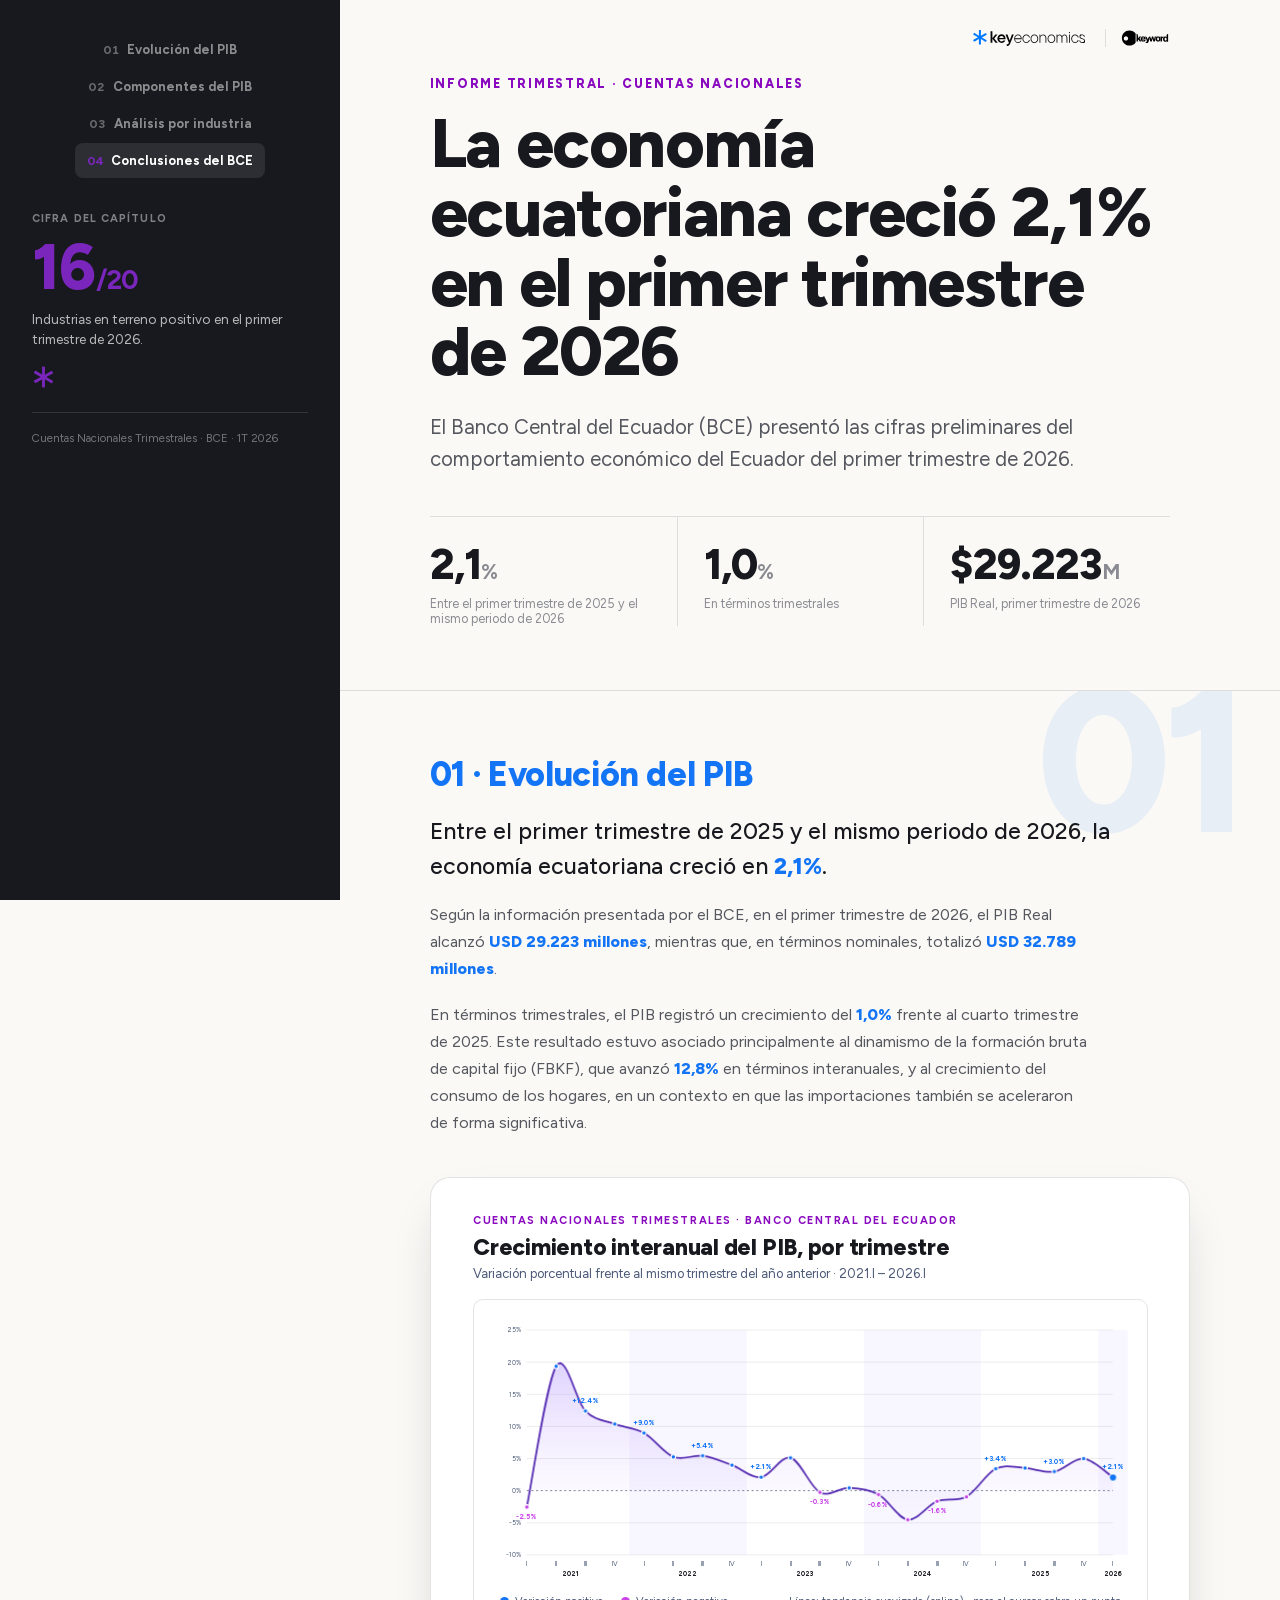
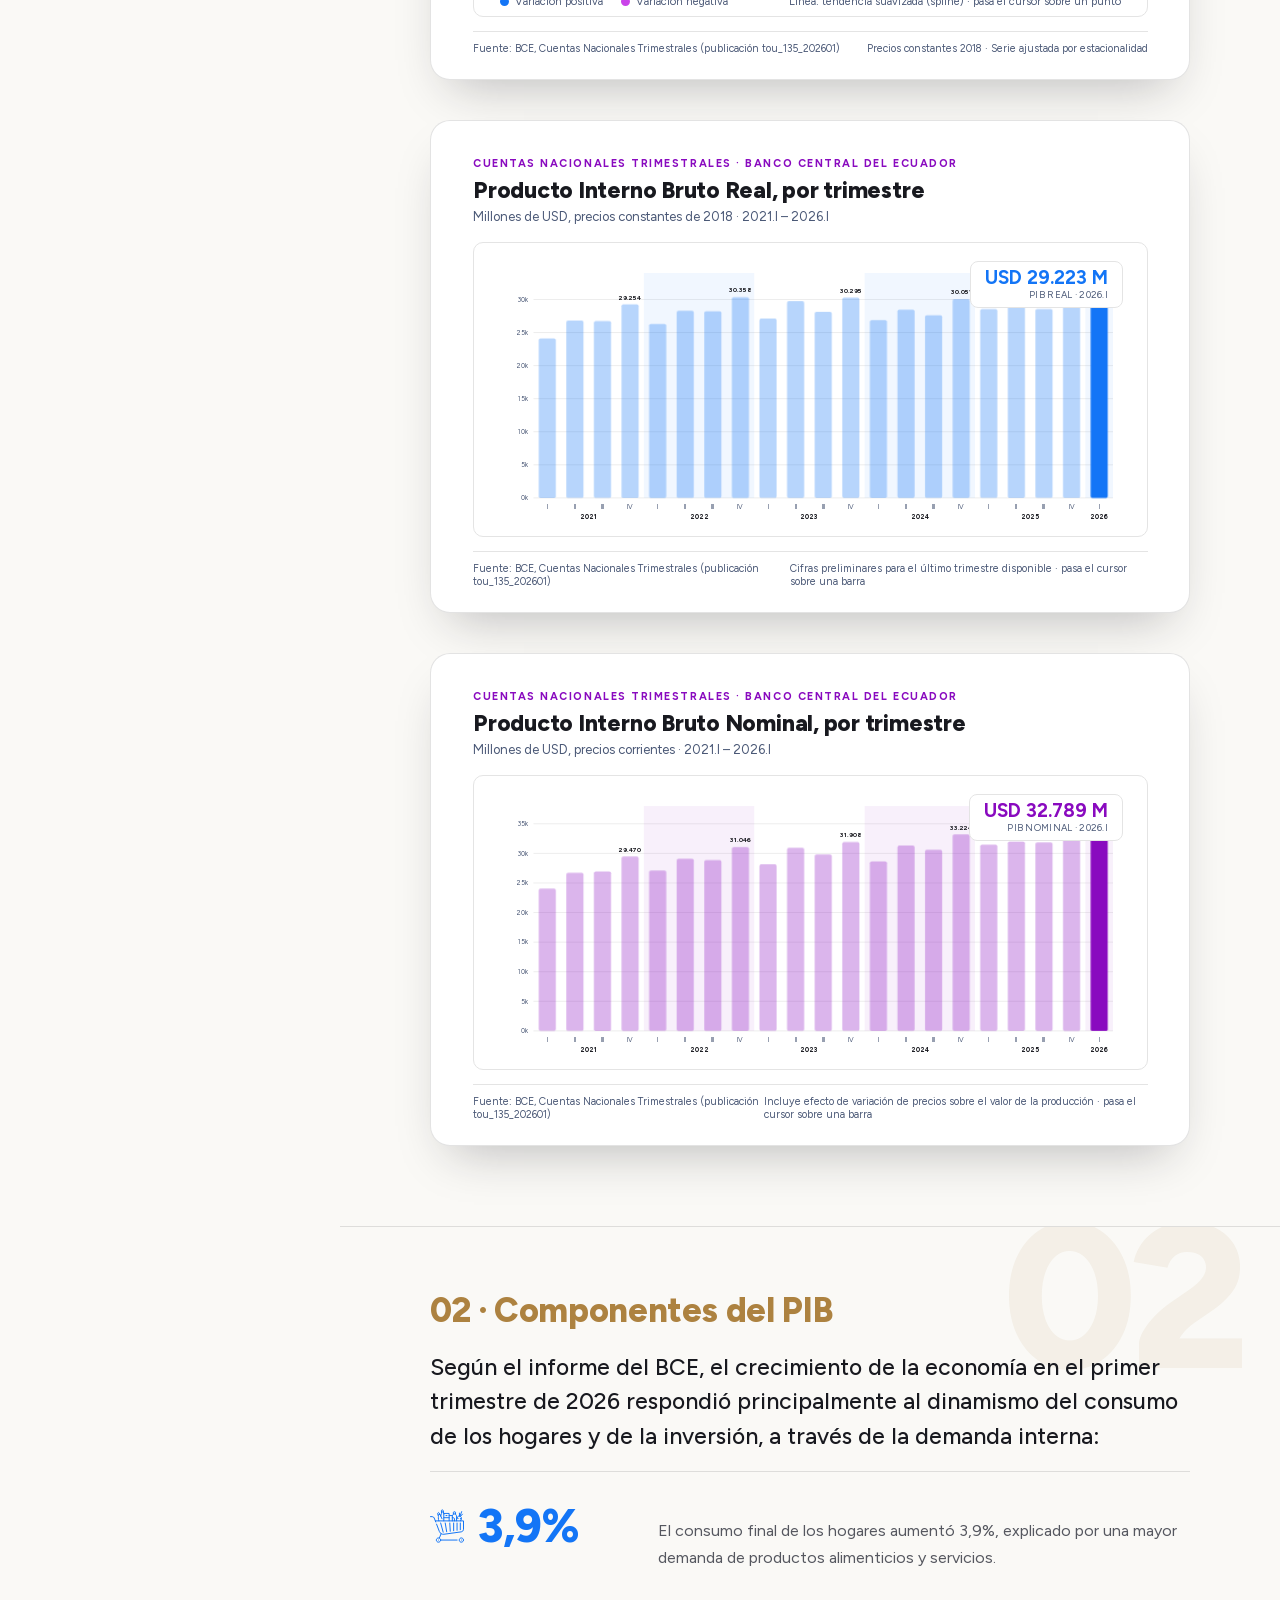
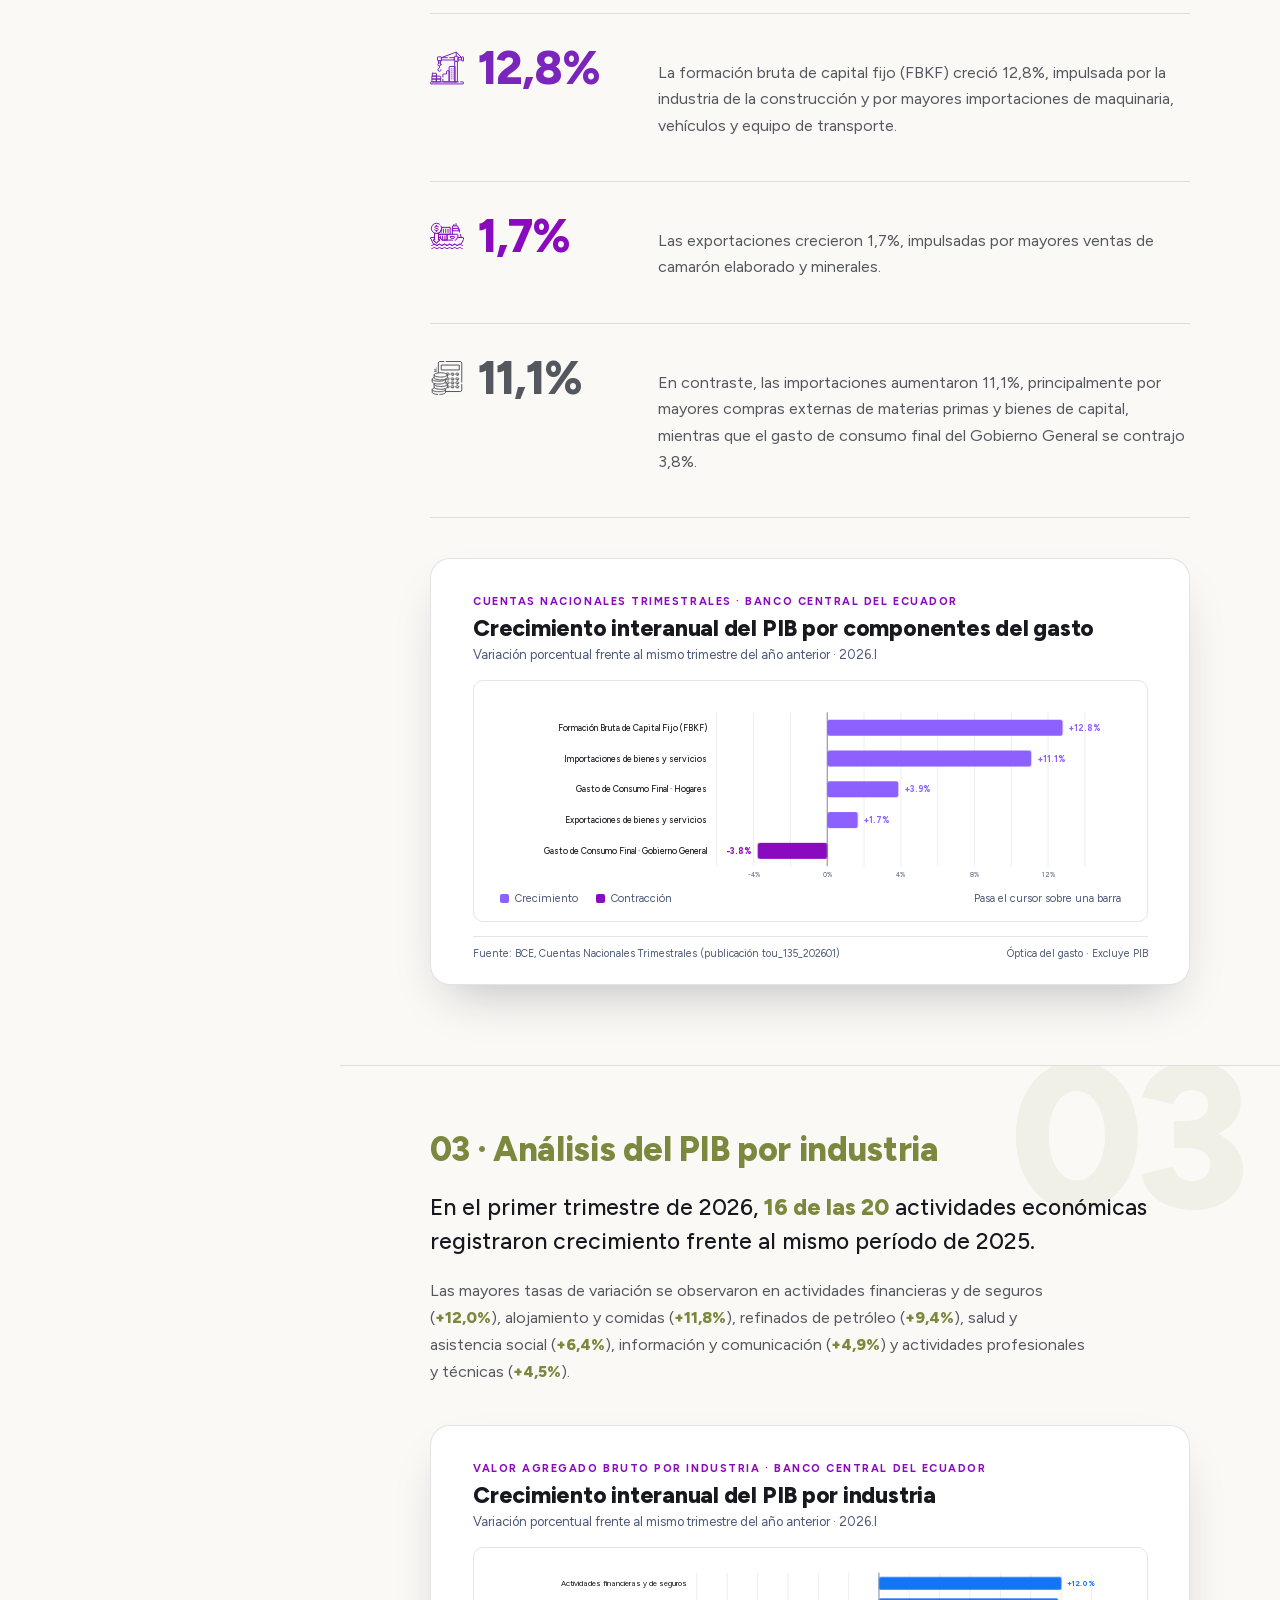
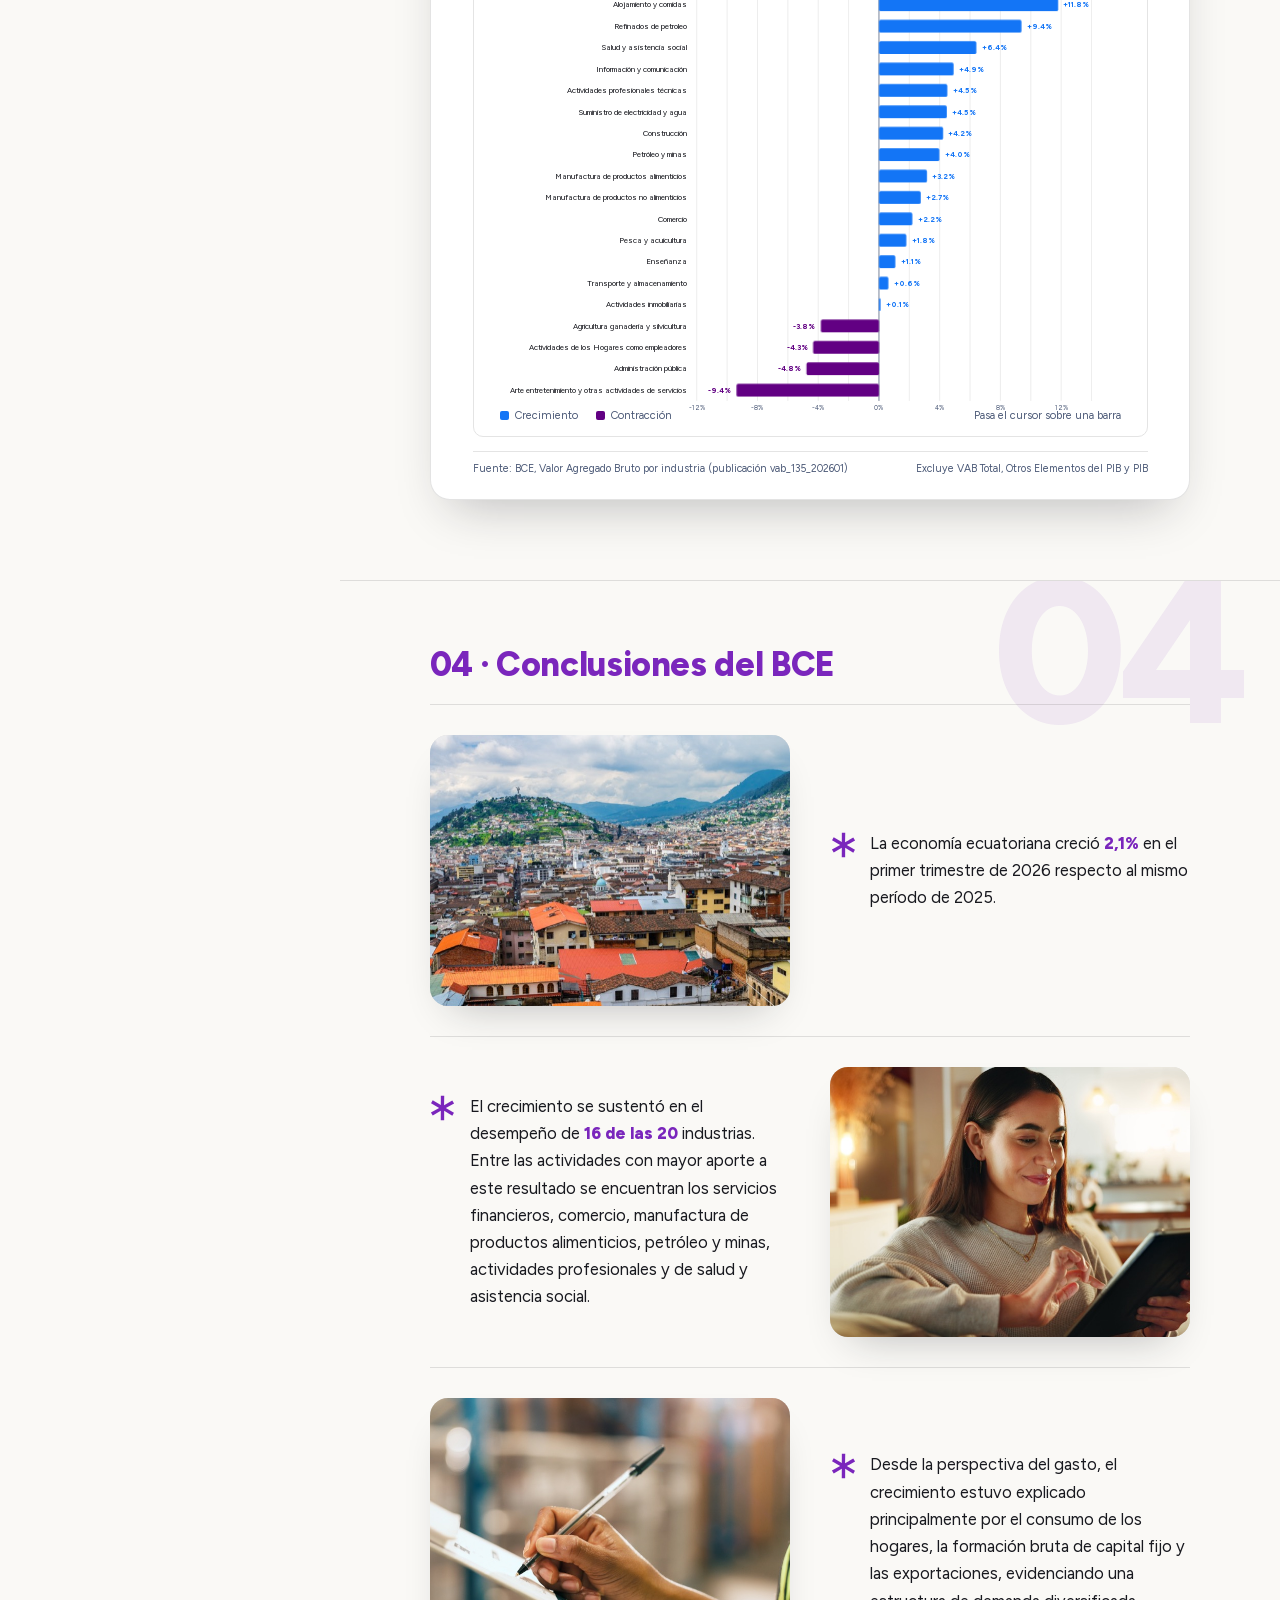
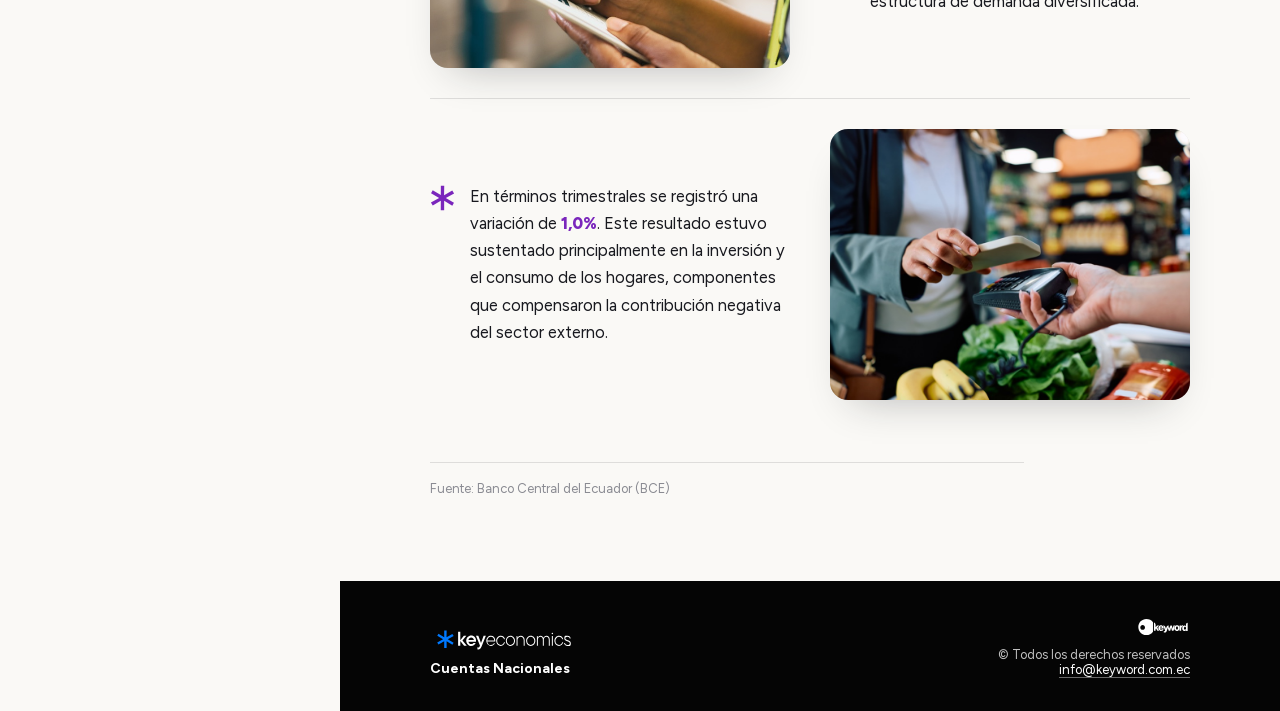
==== commit 43b308b9: "Revert sidebar decoration; drop the duplicate Keyword logo Back to a plain black sidebar (no mountai" ====
--- a/editorial.html
+++ b/editorial.html
@@ -45,20 +45,7 @@
   }
   @media (min-width: 1000px) { .side { padding: 32px 32px 26px; } }
   @media (min-width: 1000px) { .side { position: sticky; top: 0; height: 100vh; display: flex; flex-direction: column; } }
-  .side-deco { display: none; }
-  @media (min-width: 1000px) {
-    .side-deco { display: block; flex: 1; position: relative; overflow: visible; min-height: 120px; }
-    .side-deco svg { position: absolute; inset: 0; width: 100%; height: 100%; display: block; }
-    .side-deco .peak-line {
-      fill: none; stroke: #bcd6ff; stroke-width: 1.6; stroke-linejoin: round; stroke-linecap: round;
-      stroke-dasharray: 1; stroke-dashoffset: 1; vector-effect: non-scaling-stroke;
-      animation: peakDraw 2.6s cubic-bezier(.4,0,.2,1) .3s both;
-    }
-    @media (prefers-reduced-motion: reduce) { .side-deco .peak-line { animation: none; stroke-dashoffset: 0; } }
-    @keyframes peakDraw { to { stroke-dashoffset: 0; } }
-  }
-  .side-logo { display: none; height: 20px; width: auto; margin-bottom: 16px; }
-  @media (min-width: 1000px) { .side-logo { display: block; height: 22px; margin-bottom: 0; } }
+  @media (min-width: 1000px) { .side-nav { margin-top: 0; } }
 
   /* Mobile/tablet: compact numbered stepper, all 4 steps reachable without scrolling */
   .side-nav { position: relative; display: flex; align-items: center; justify-content: space-between; margin-bottom: 0; }
@@ -208,8 +195,6 @@
 
 <div class="shell">
   <aside class="side" id="side" style="--stat-c:#1375f6">
-    <img class="side-logo" src="assets/LogoKeyword-blanco.svg" alt="Keyword">
-    <div class="side-deco" id="sideDeco" aria-hidden="true"></div>
     <nav class="side-nav" id="sideNav">
       <a href="#evolucion" data-c="#1375f6"><span class="n">01</span><span class="nlbl">Evolución del PIB</span></a>
       <a href="#componentes" data-c="#ffbf5e"><span class="n">02</span><span class="nlbl">Componentes del PIB</span></a>
@@ -815,48 +800,6 @@
     setTimeout(function () { animateCount(el); }, i * 150);
   });
 
-  // ---- sidebar decoration: Andes silhouette traced from the real PIB growth series ----
-  (function () {
-    var mount = document.getElementById("sideDeco");
-    if (!mount) return;
-    var yoy = [
-      -2.5398645859892377, 19.346945384136326, 12.395984742422872, 10.360979300555773,
-      8.983731520121484, 5.246491105474793, 5.420167929952191, 3.986561868857086,
-      2.088911180976316, 5.128180699086182, -0.2620389874608442, 0.4469130543548028,
-      -0.6015483073715244, -4.5130602577225565, -1.640985214963342, -0.9502785870602937,
-      3.420330170377195, 3.5219972288117463, 2.9592500031820235, 4.99399649415786,
-      2.0639903117922964
-    ];
-    var W = 400, H = 220, base = 208;
-    var min = Math.min.apply(null, yoy), max = Math.max.apply(null, yoy);
-    function xAt(i) { return (i / (yoy.length - 1)) * W; }
-    function yAt(v, amp, topPad) { return base - topPad - ((v - min) / (max - min)) * amp; }
-
-    var frontPts = yoy.map(function (v, i) { return [xAt(i), yAt(v, 150, 8)]; });
-    var backPts = yoy.map(function (v, i) { return [xAt(i) + 14, yAt(v, 84, 54)]; });
-
-    function ptsToStr(pts) { return pts.map(function (p) { return p[0].toFixed(1) + "," + p[1].toFixed(1); }).join(" "); }
-    function fillPath(pts) { return "M" + ptsToStr(pts) + " L" + W + "," + base + " L0," + base + " Z"; }
-    function linePath(pts) { return "M" + ptsToStr(pts); }
-
-    mount.innerHTML =
-      '<svg viewBox="0 0 ' + W + ' ' + H + '" preserveAspectRatio="xMidYMax meet">' +
-        '<defs>' +
-          '<linearGradient id="peakBack" x1="0" y1="0" x2="0" y2="1">' +
-            '<stop offset="0%" stop-color="#7a5be0" stop-opacity="0.45"/>' +
-            '<stop offset="100%" stop-color="#201061" stop-opacity="0.45"/>' +
-          '</linearGradient>' +
-          '<linearGradient id="peakFront" x1="0" y1="0" x2="0" y2="1">' +
-            '<stop offset="0%" stop-color="#5f9bfa"/>' +
-            '<stop offset="100%" stop-color="#0d4fc4"/>' +
-          '</linearGradient>' +
-        '</defs>' +
-        '<path d="' + fillPath(backPts) + '" fill="url(#peakBack)"/>' +
-        '<path d="' + fillPath(frontPts) + '" fill="url(#peakFront)"/>' +
-        '<path class="peak-line" d="' + linePath(frontPts) + '" pathLength="1"/>' +
-      "</svg>";
-  })();
-
   // ---- resize embedded charts to their real content height ----
   window.addEventListener("message", function (e) {
     var d = e.data;
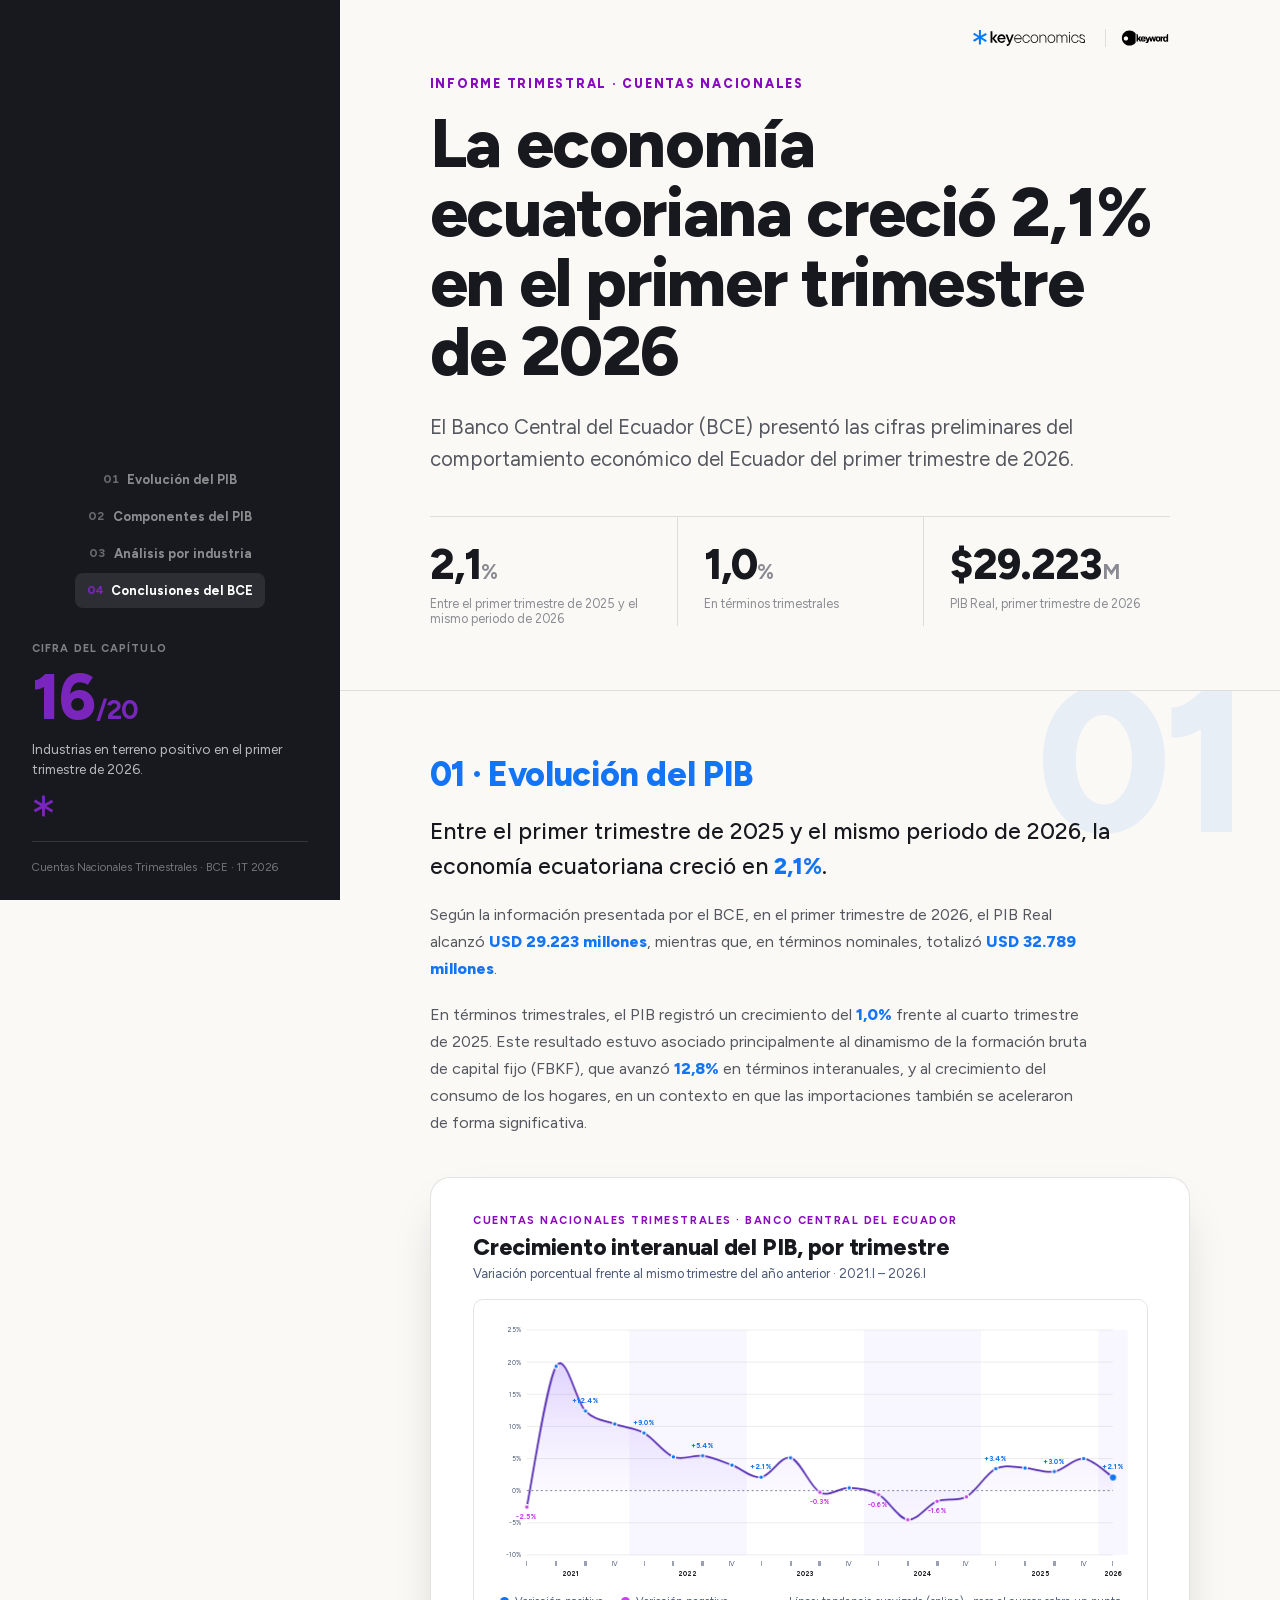
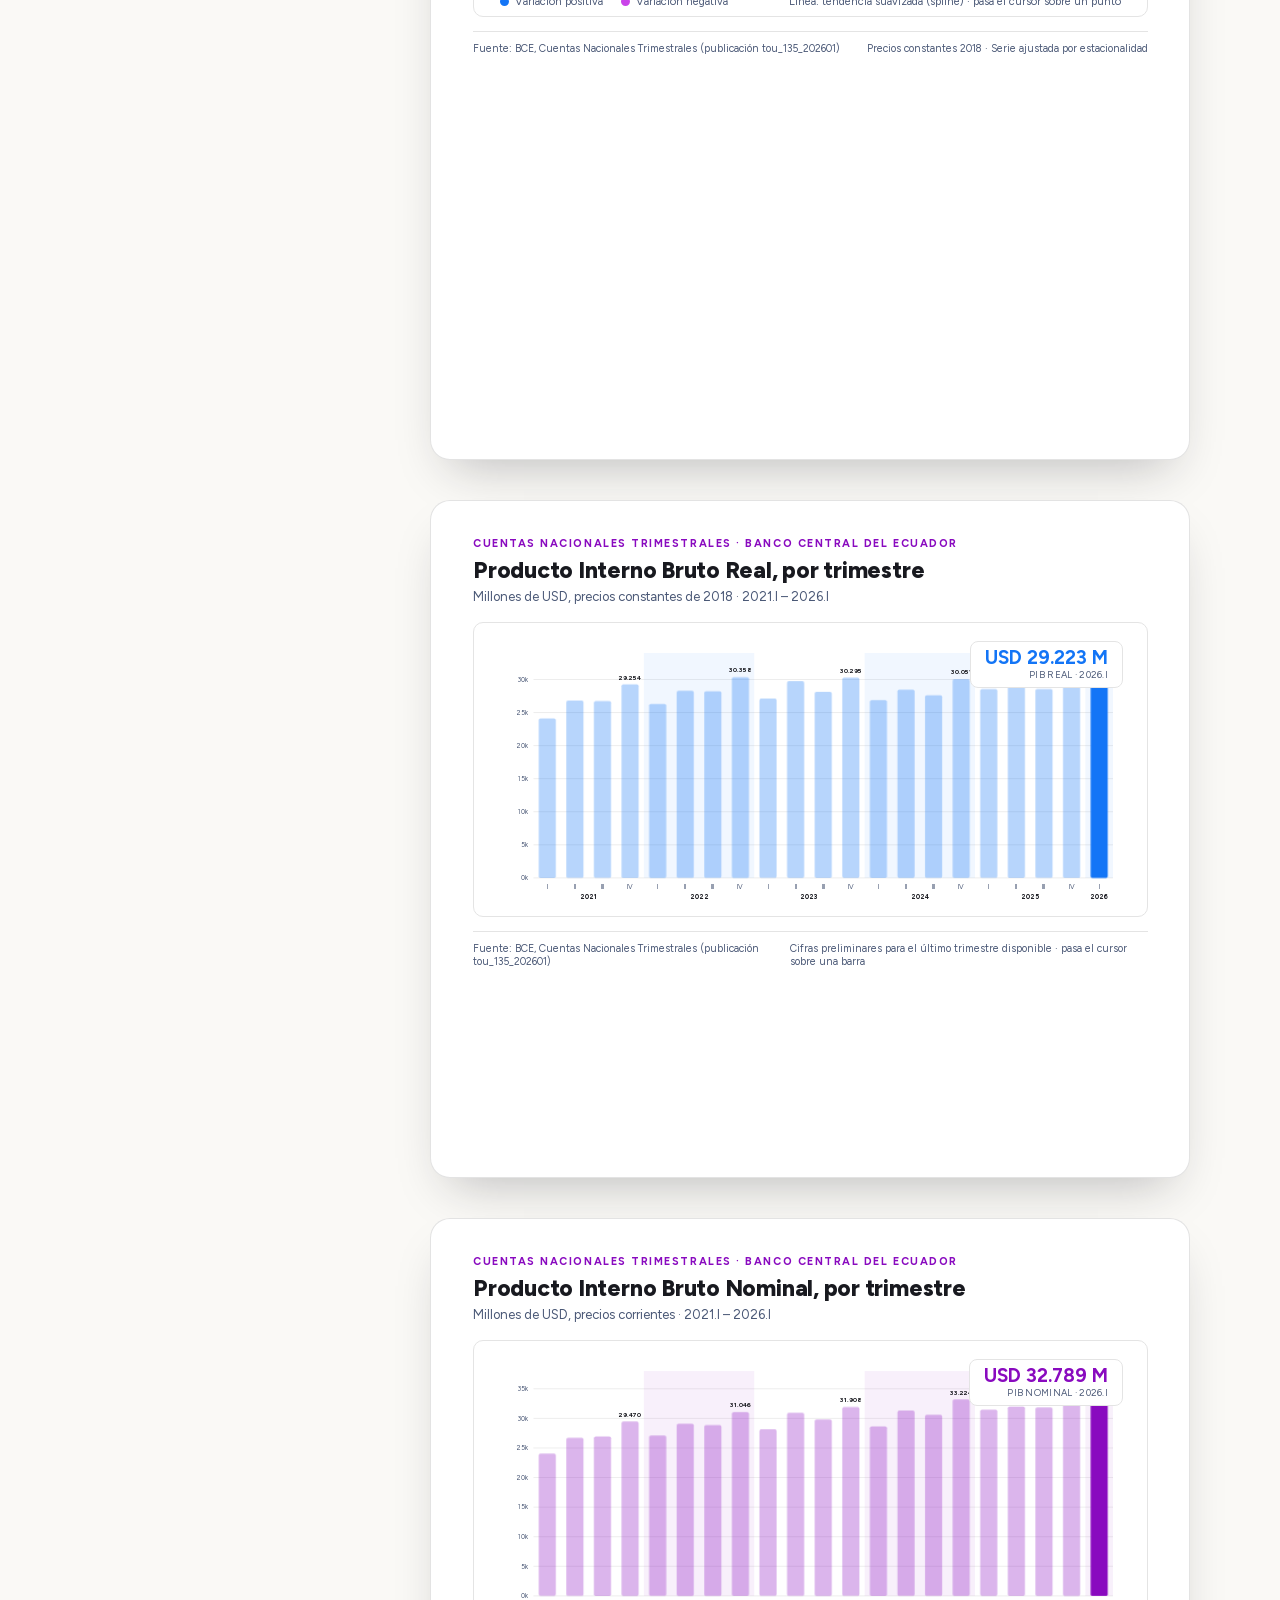
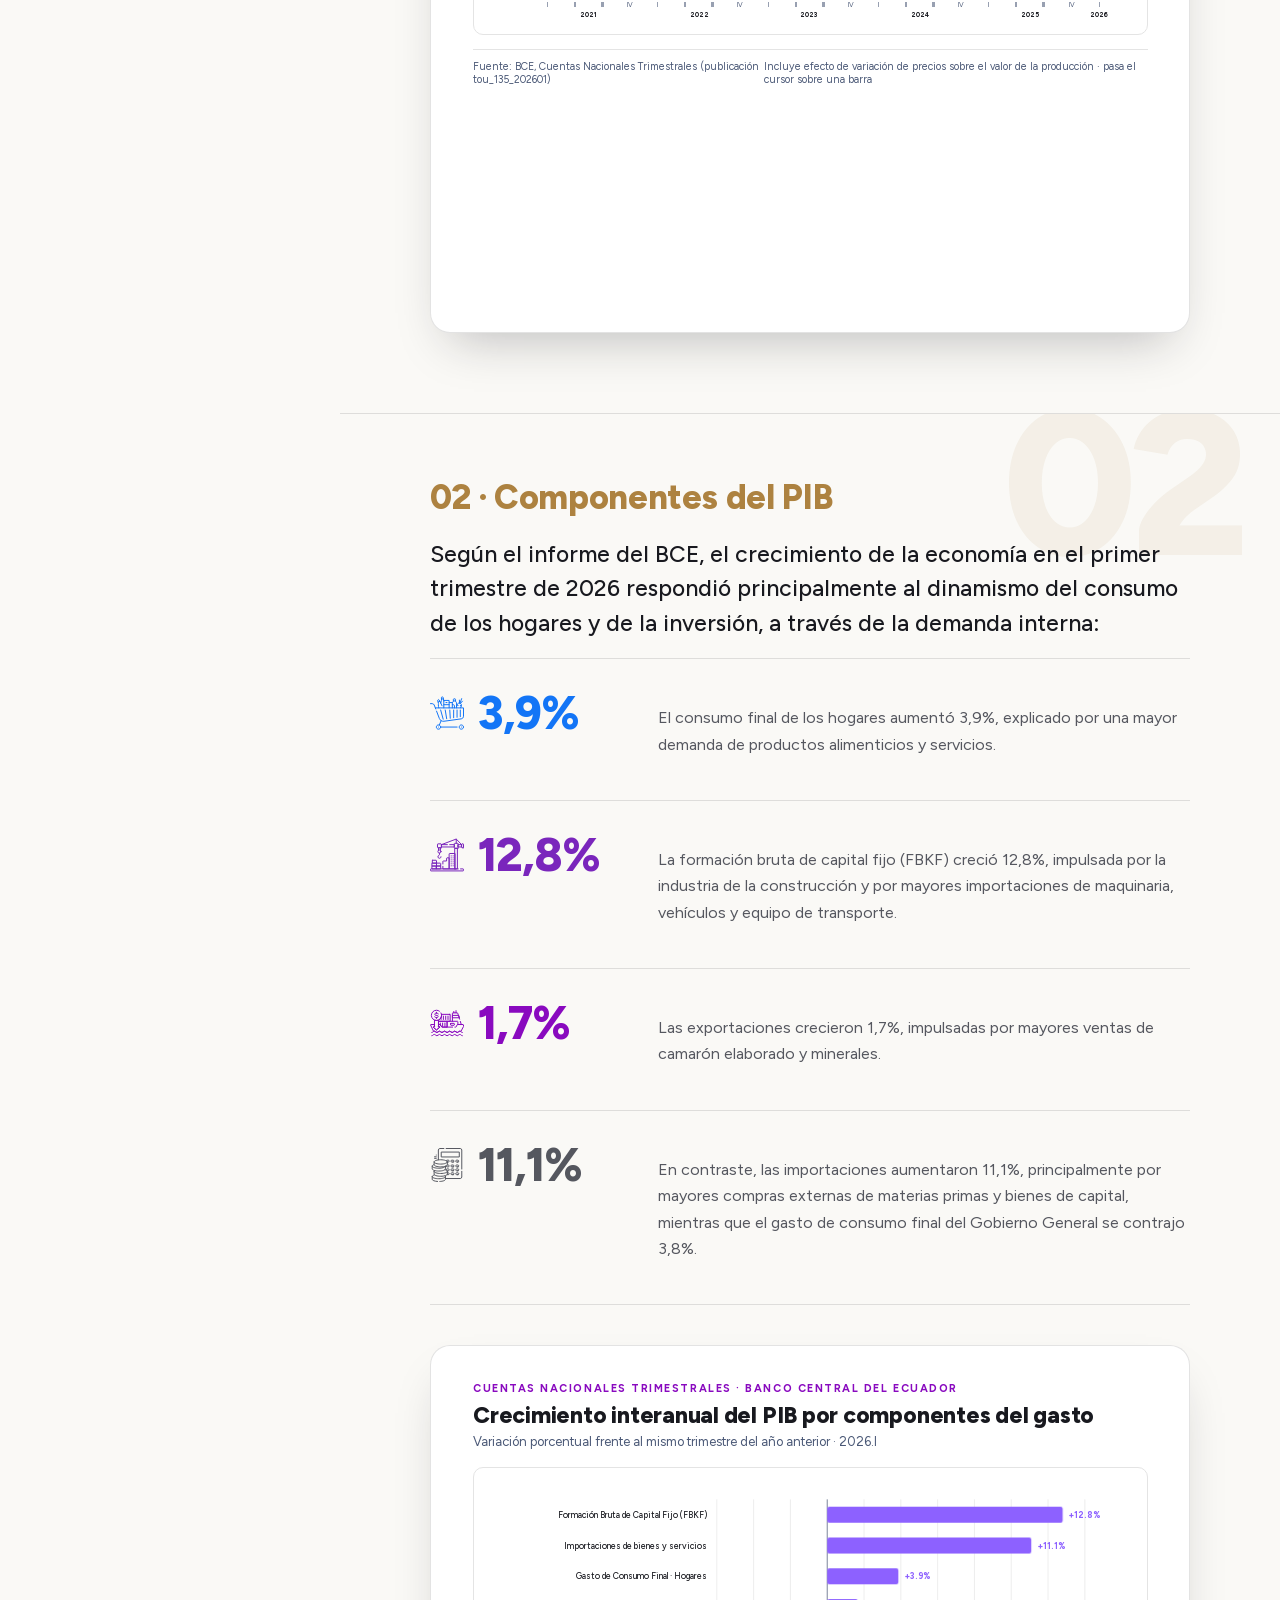
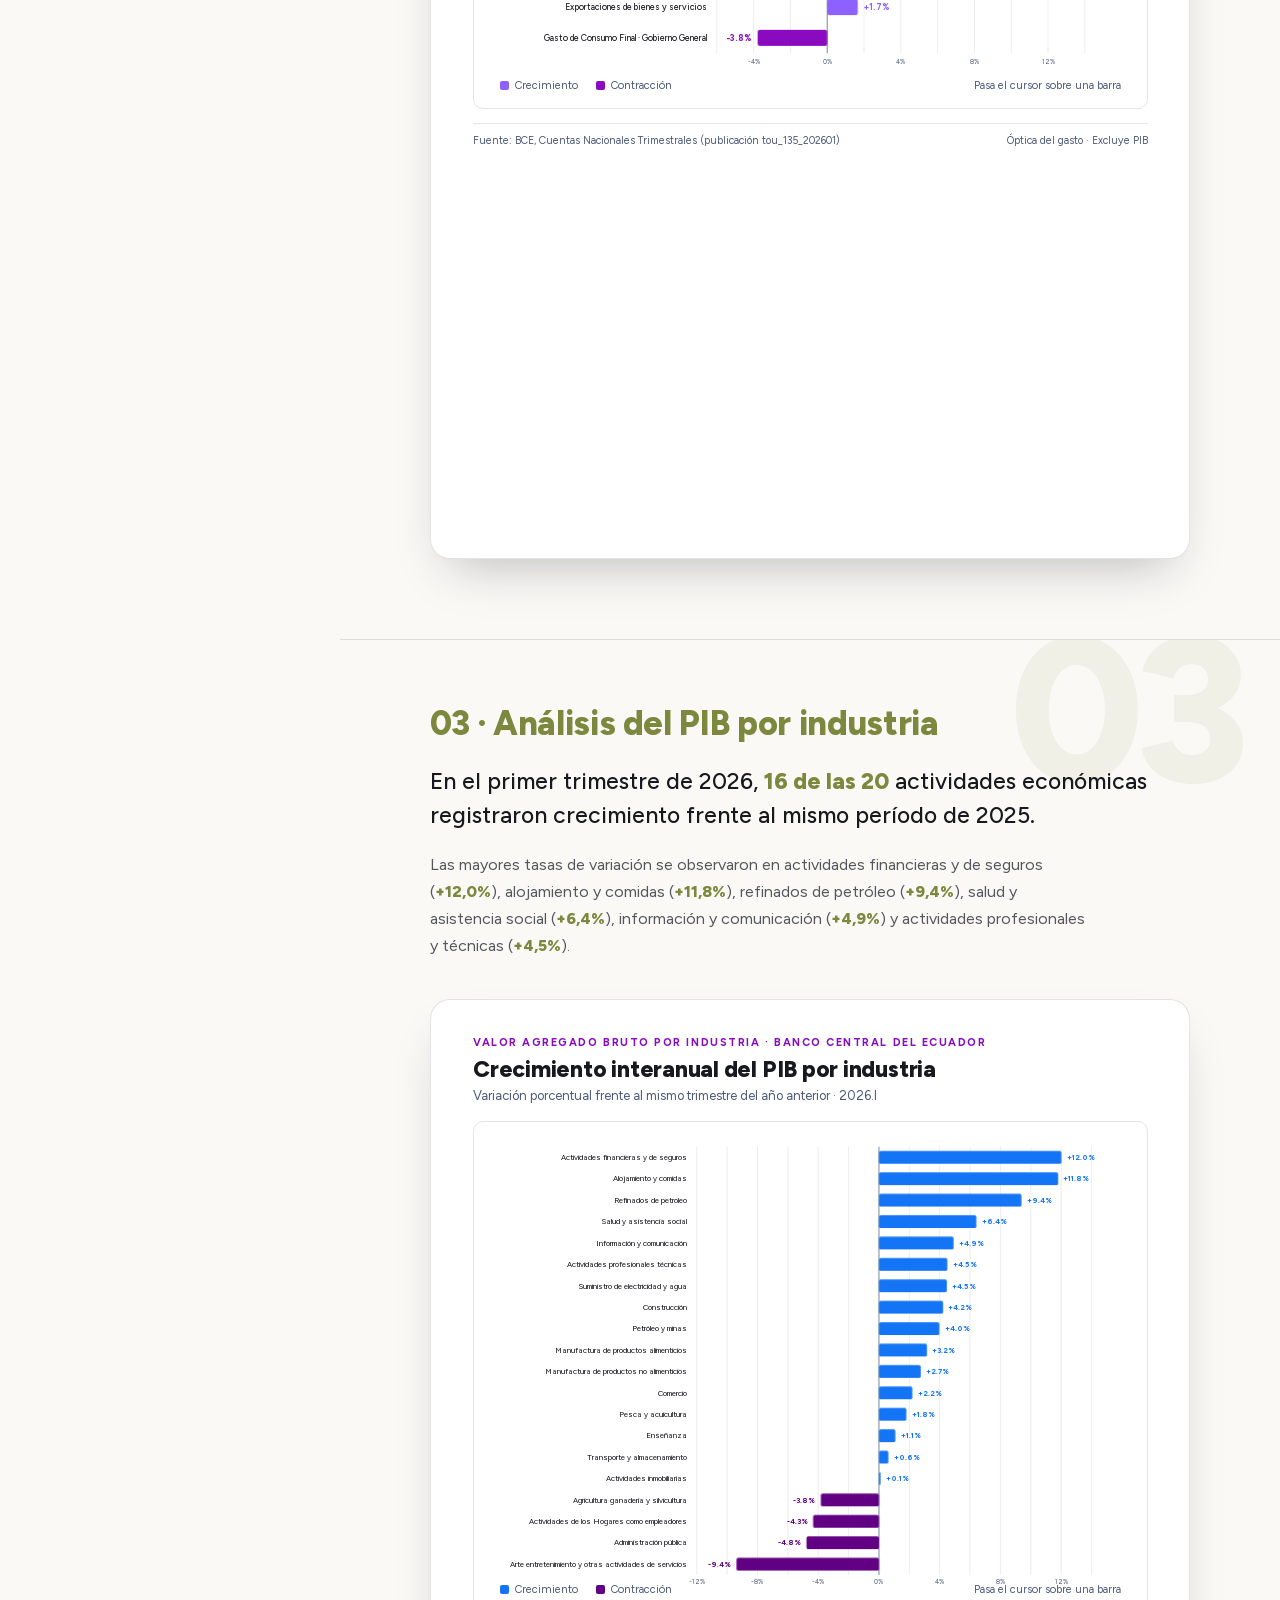
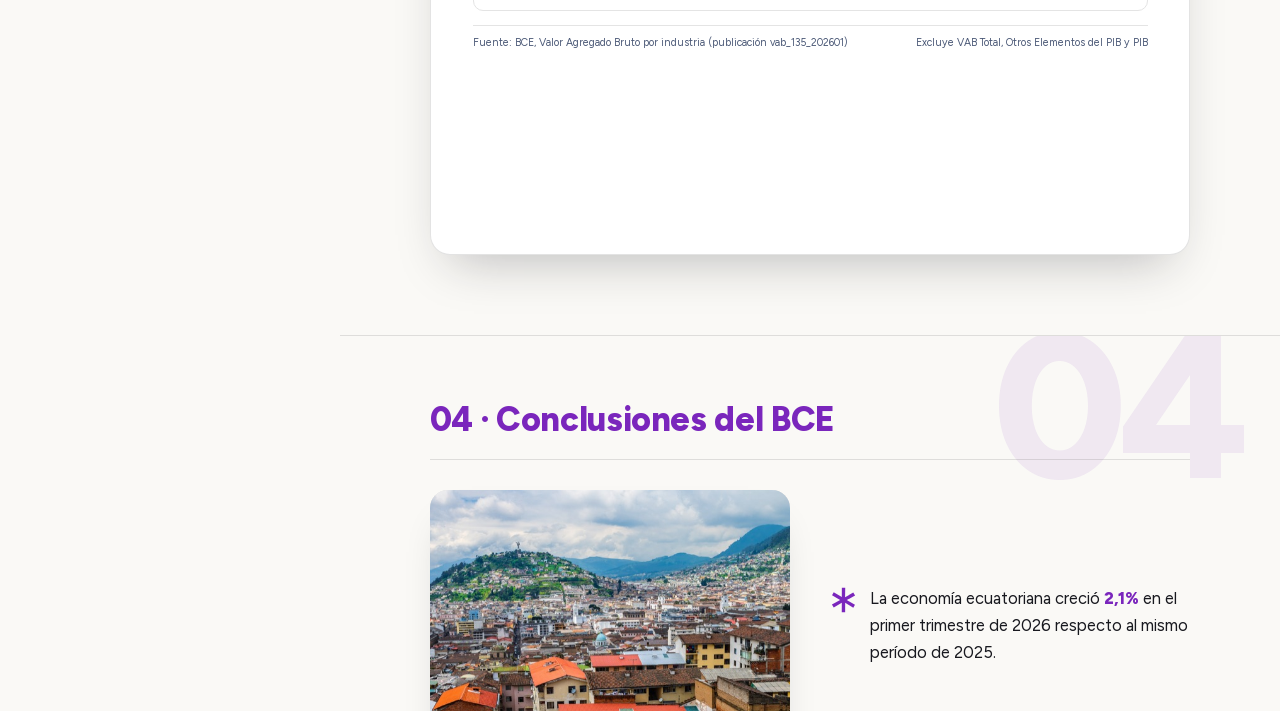
==== commit 16eccac9: "Editorial: restore empty space above the sidebar nav Added an empty flexible spacer above the nav (d" ====
--- a/editorial.html
+++ b/editorial.html
@@ -45,7 +45,8 @@
   }
   @media (min-width: 1000px) { .side { padding: 32px 32px 26px; } }
   @media (min-width: 1000px) { .side { position: sticky; top: 0; height: 100vh; display: flex; flex-direction: column; } }
-  @media (min-width: 1000px) { .side-nav { margin-top: 0; } }
+  .side-top-space { display: none; }
+  @media (min-width: 1000px) { .side-top-space { display: block; flex: 1; } }
 
   /* Mobile/tablet: compact numbered stepper, all 4 steps reachable without scrolling */
   .side-nav { position: relative; display: flex; align-items: center; justify-content: space-between; margin-bottom: 0; }
@@ -195,6 +196,7 @@
 
 <div class="shell">
   <aside class="side" id="side" style="--stat-c:#1375f6">
+    <div class="side-top-space" aria-hidden="true"></div>
     <nav class="side-nav" id="sideNav">
       <a href="#evolucion" data-c="#1375f6"><span class="n">01</span><span class="nlbl">Evolución del PIB</span></a>
       <a href="#componentes" data-c="#ffbf5e"><span class="n">02</span><span class="nlbl">Componentes del PIB</span></a>
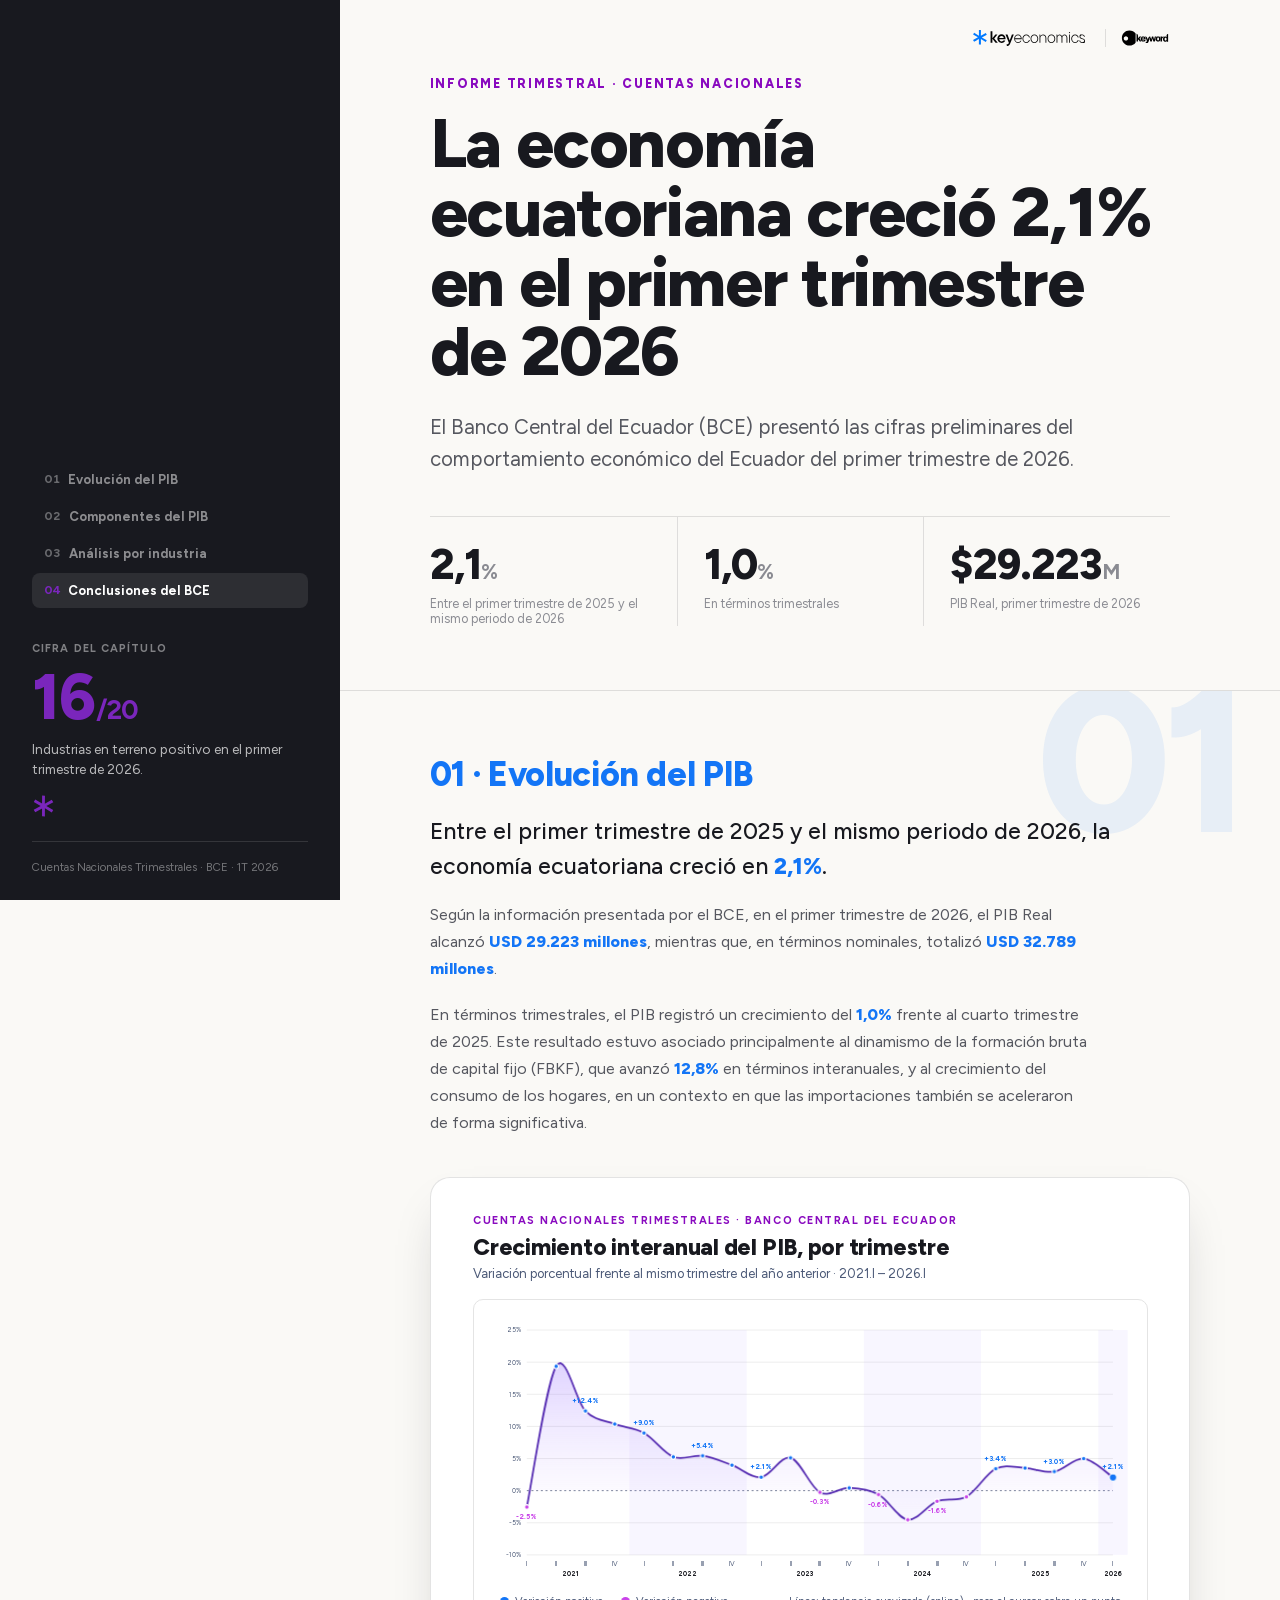
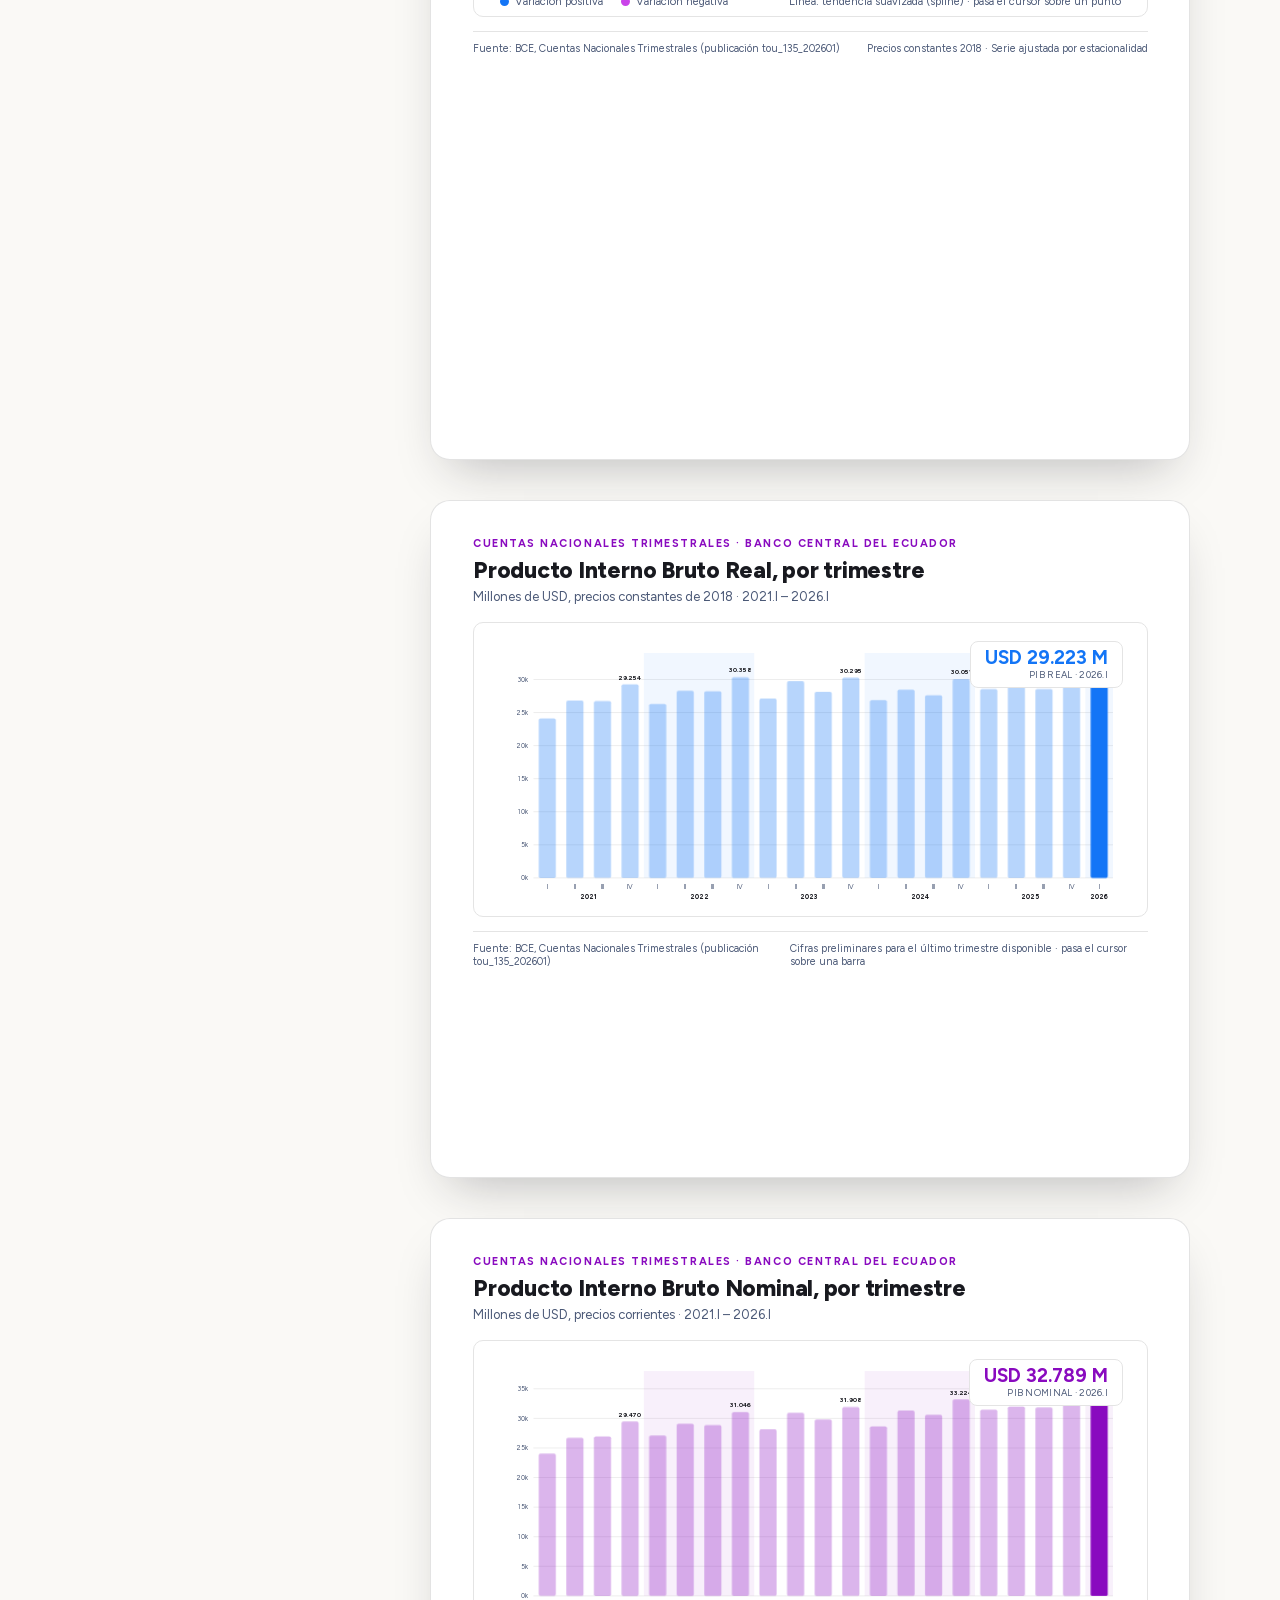
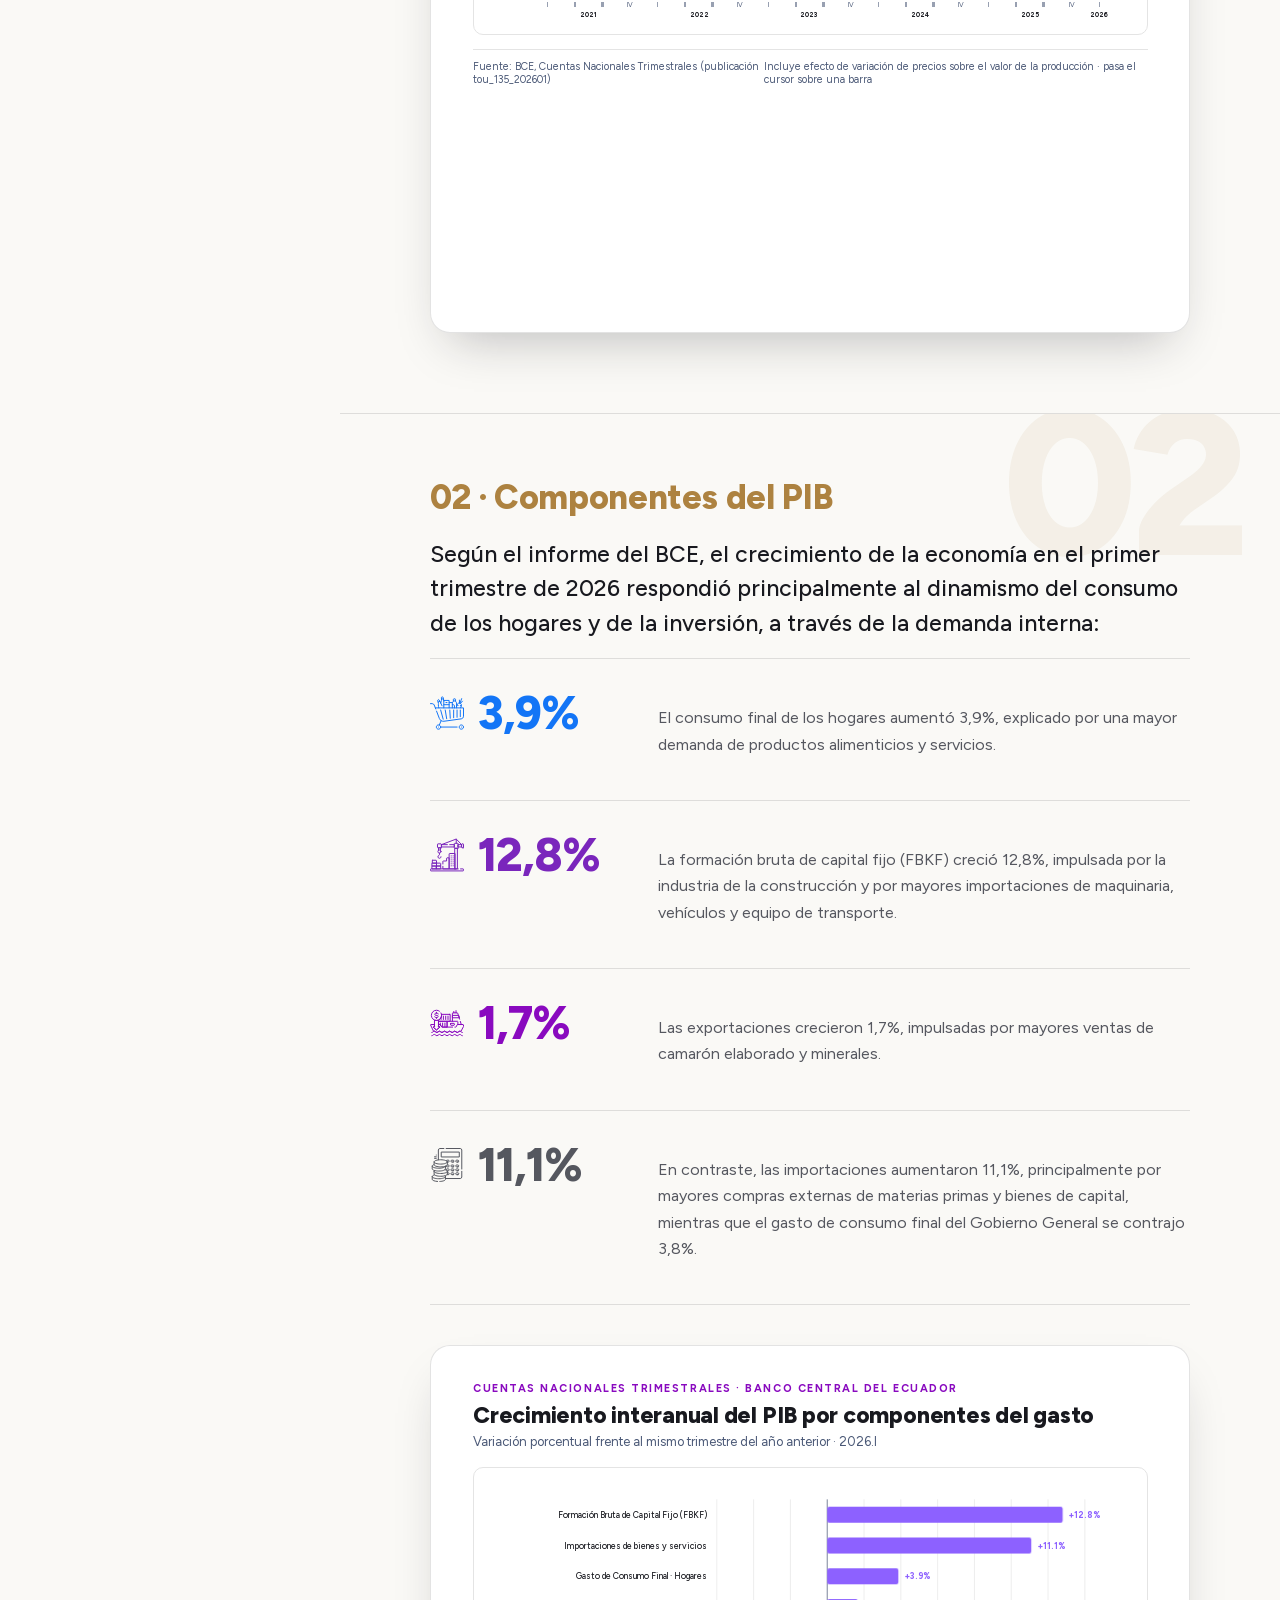
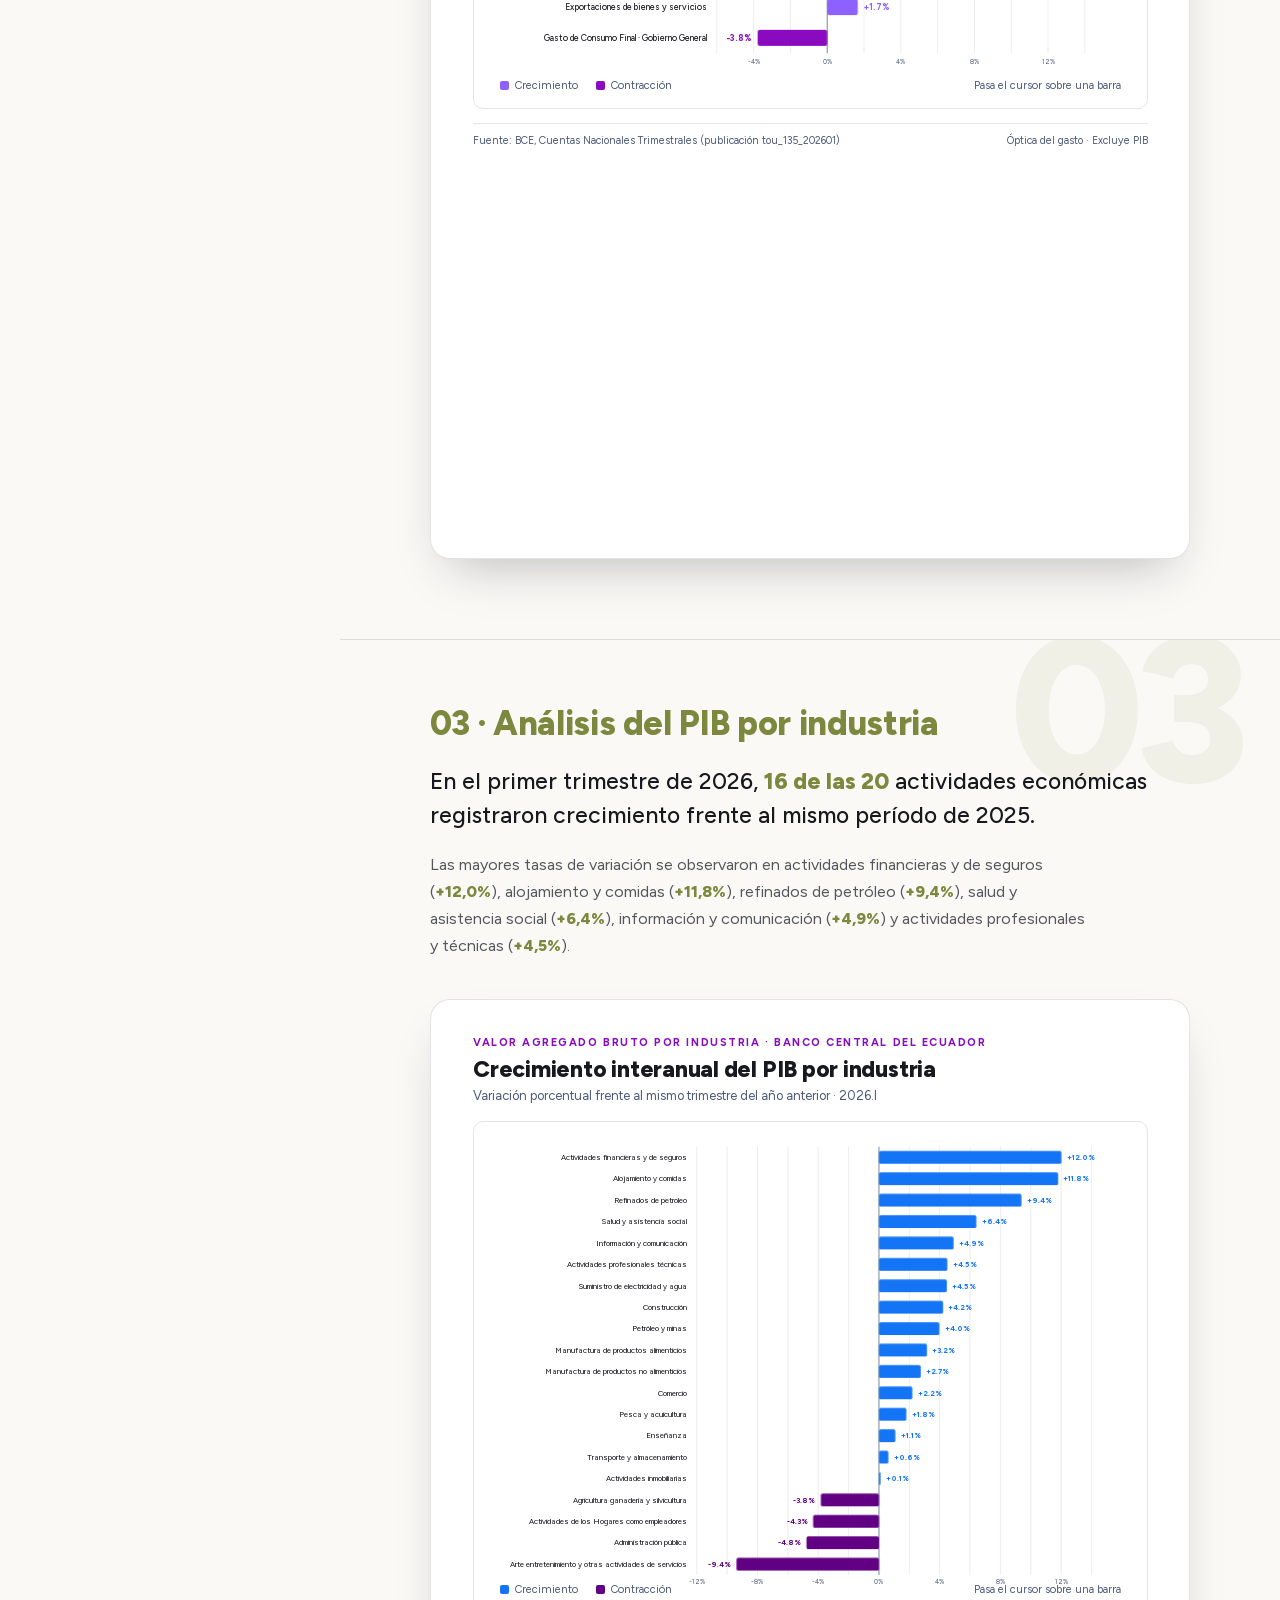
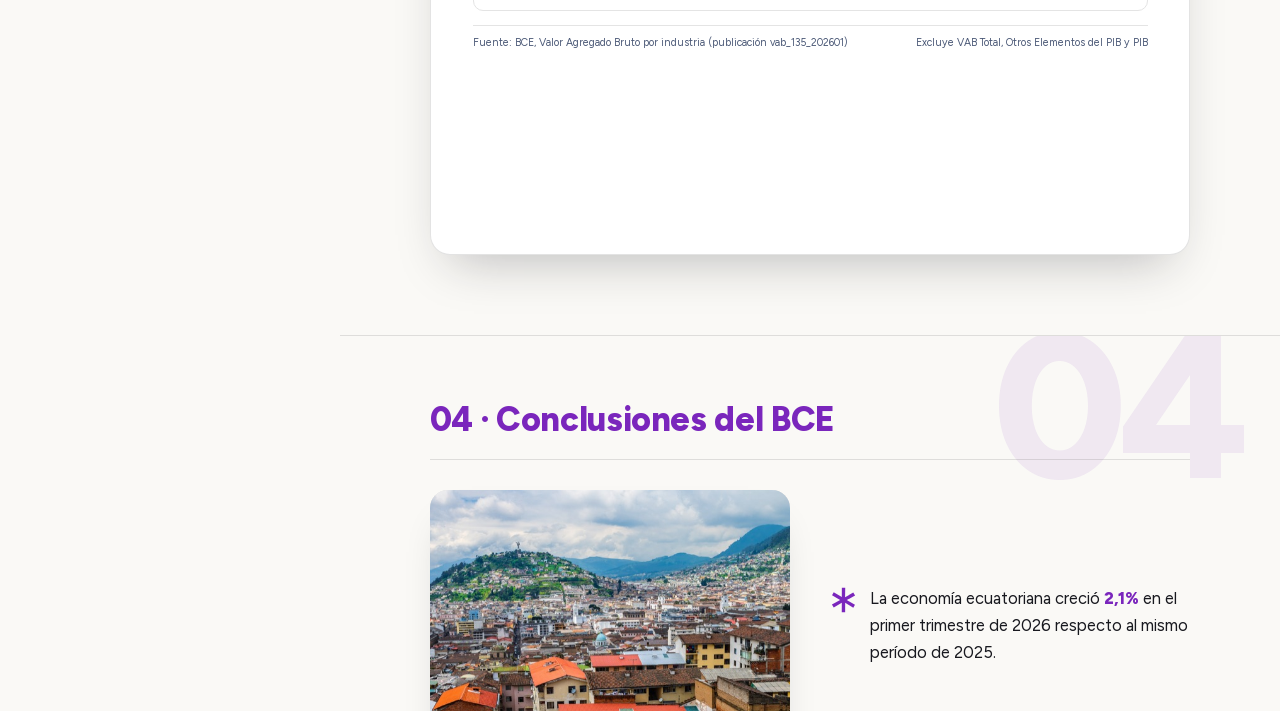
==== commit d8be5962: "Fix desktop nav: left-align items, equal-width active highlight The desktop nav list was inheriting " ====
--- a/editorial.html
+++ b/editorial.html
@@ -70,10 +70,11 @@
     font-size: 13px; font-weight: 700; color: #fff; margin-top: 12px; min-height: 1.3em;
   }
   @media (min-width: 1000px) {
-    .side-nav { display: flex; flex-direction: column; gap: 2px; margin-bottom: 0; }
+    .side-nav { display: flex; flex-direction: column; align-items: stretch; gap: 2px; margin-bottom: 0; }
     .side-nav::before { display: none; }
     .side-nav a {
-      flex-direction: row; align-items: center; gap: 8px; text-decoration: none; color: rgba(255,255,255,0.5);
+      width: 100%; flex-direction: row; align-items: center; justify-content: flex-start; gap: 8px;
+      text-decoration: none; color: rgba(255,255,255,0.5);
       font-size: 13px; font-weight: 700; padding: 10px 12px; border-radius: 8px; white-space: nowrap;
       transition: color .2s, background .2s;
     }
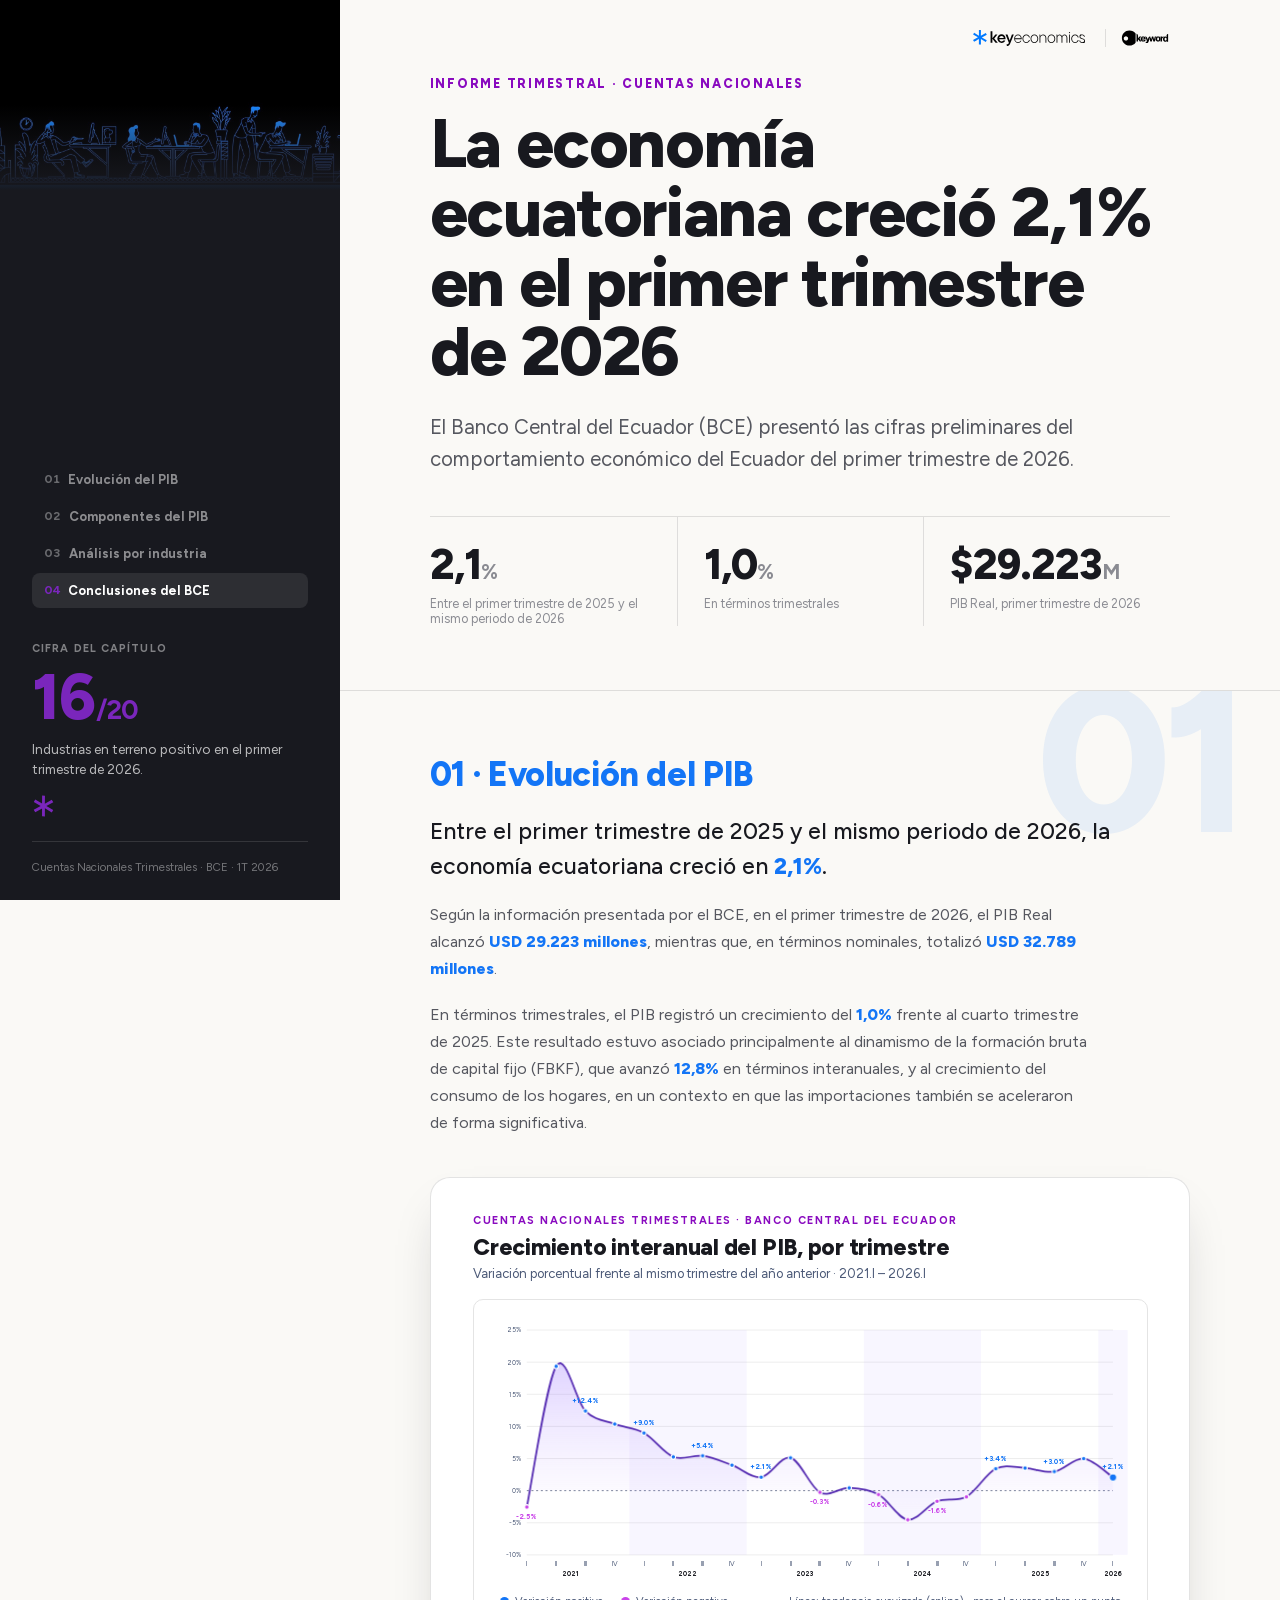
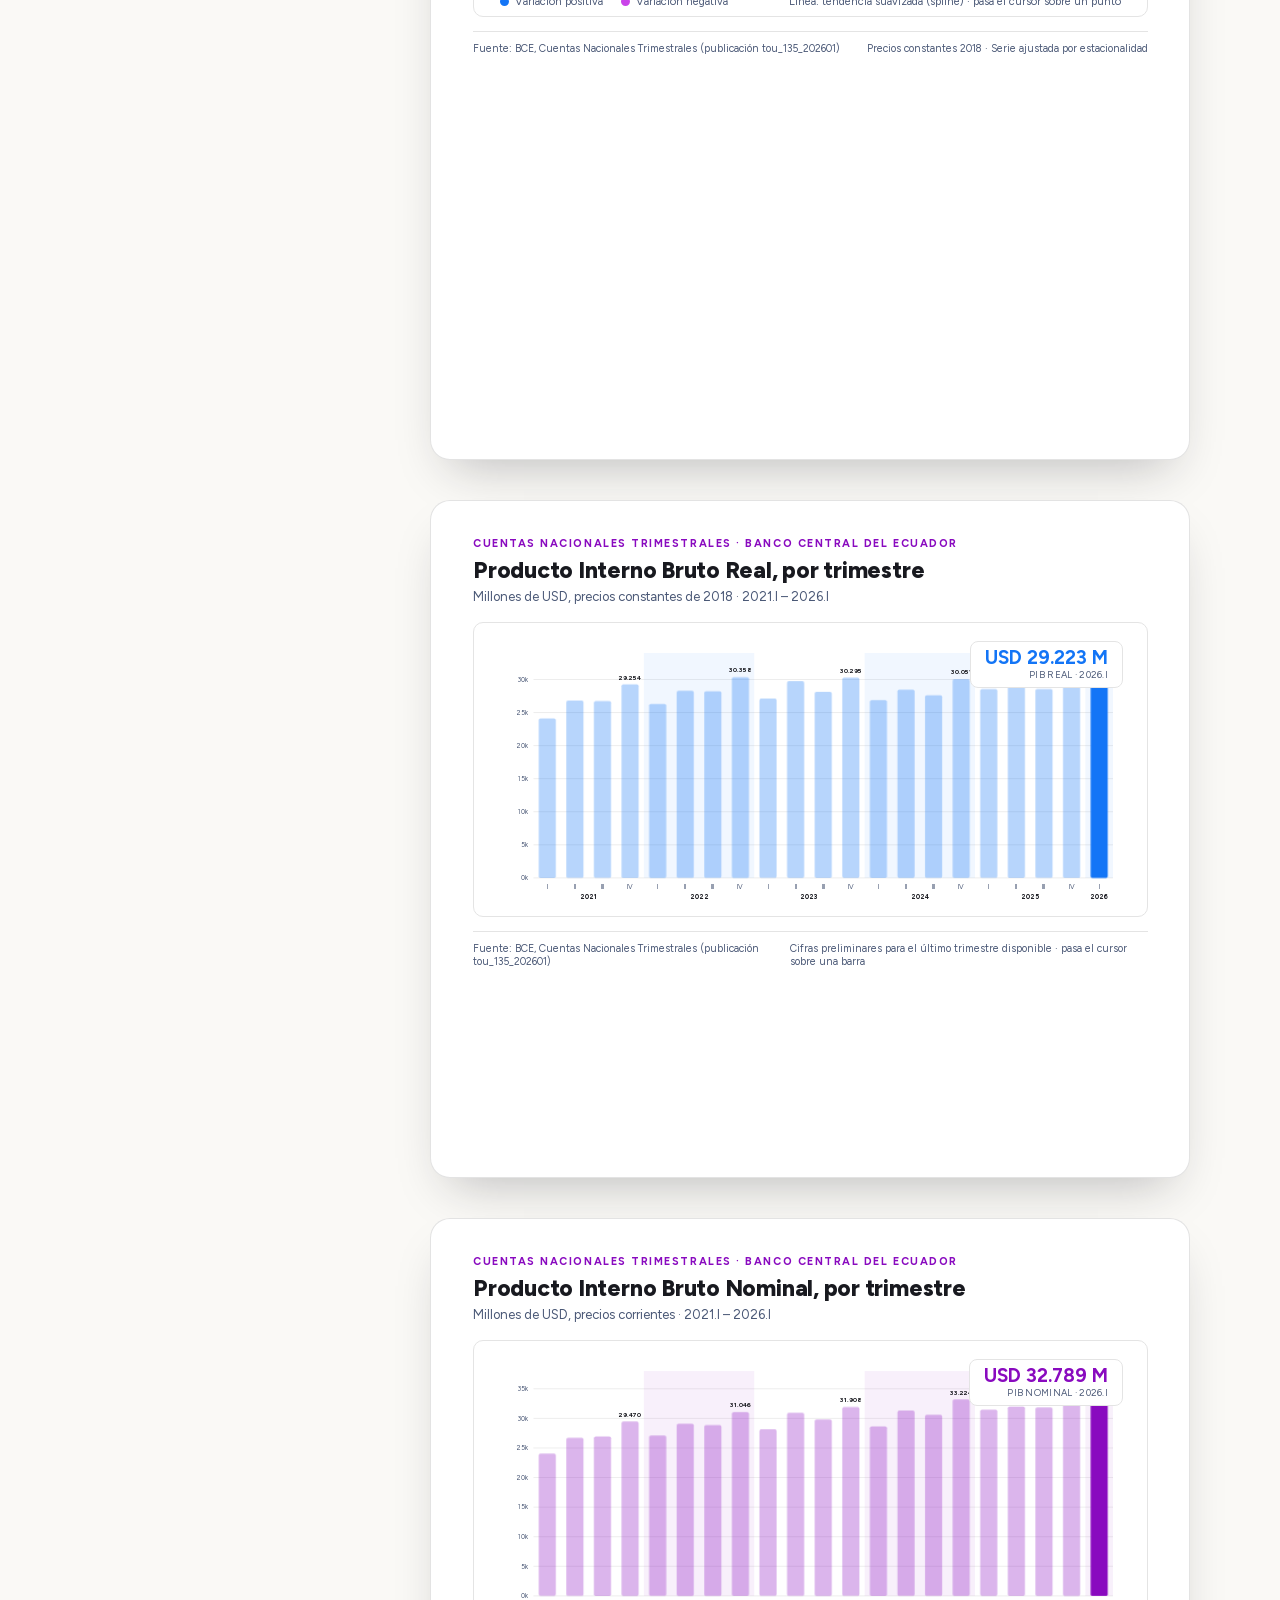
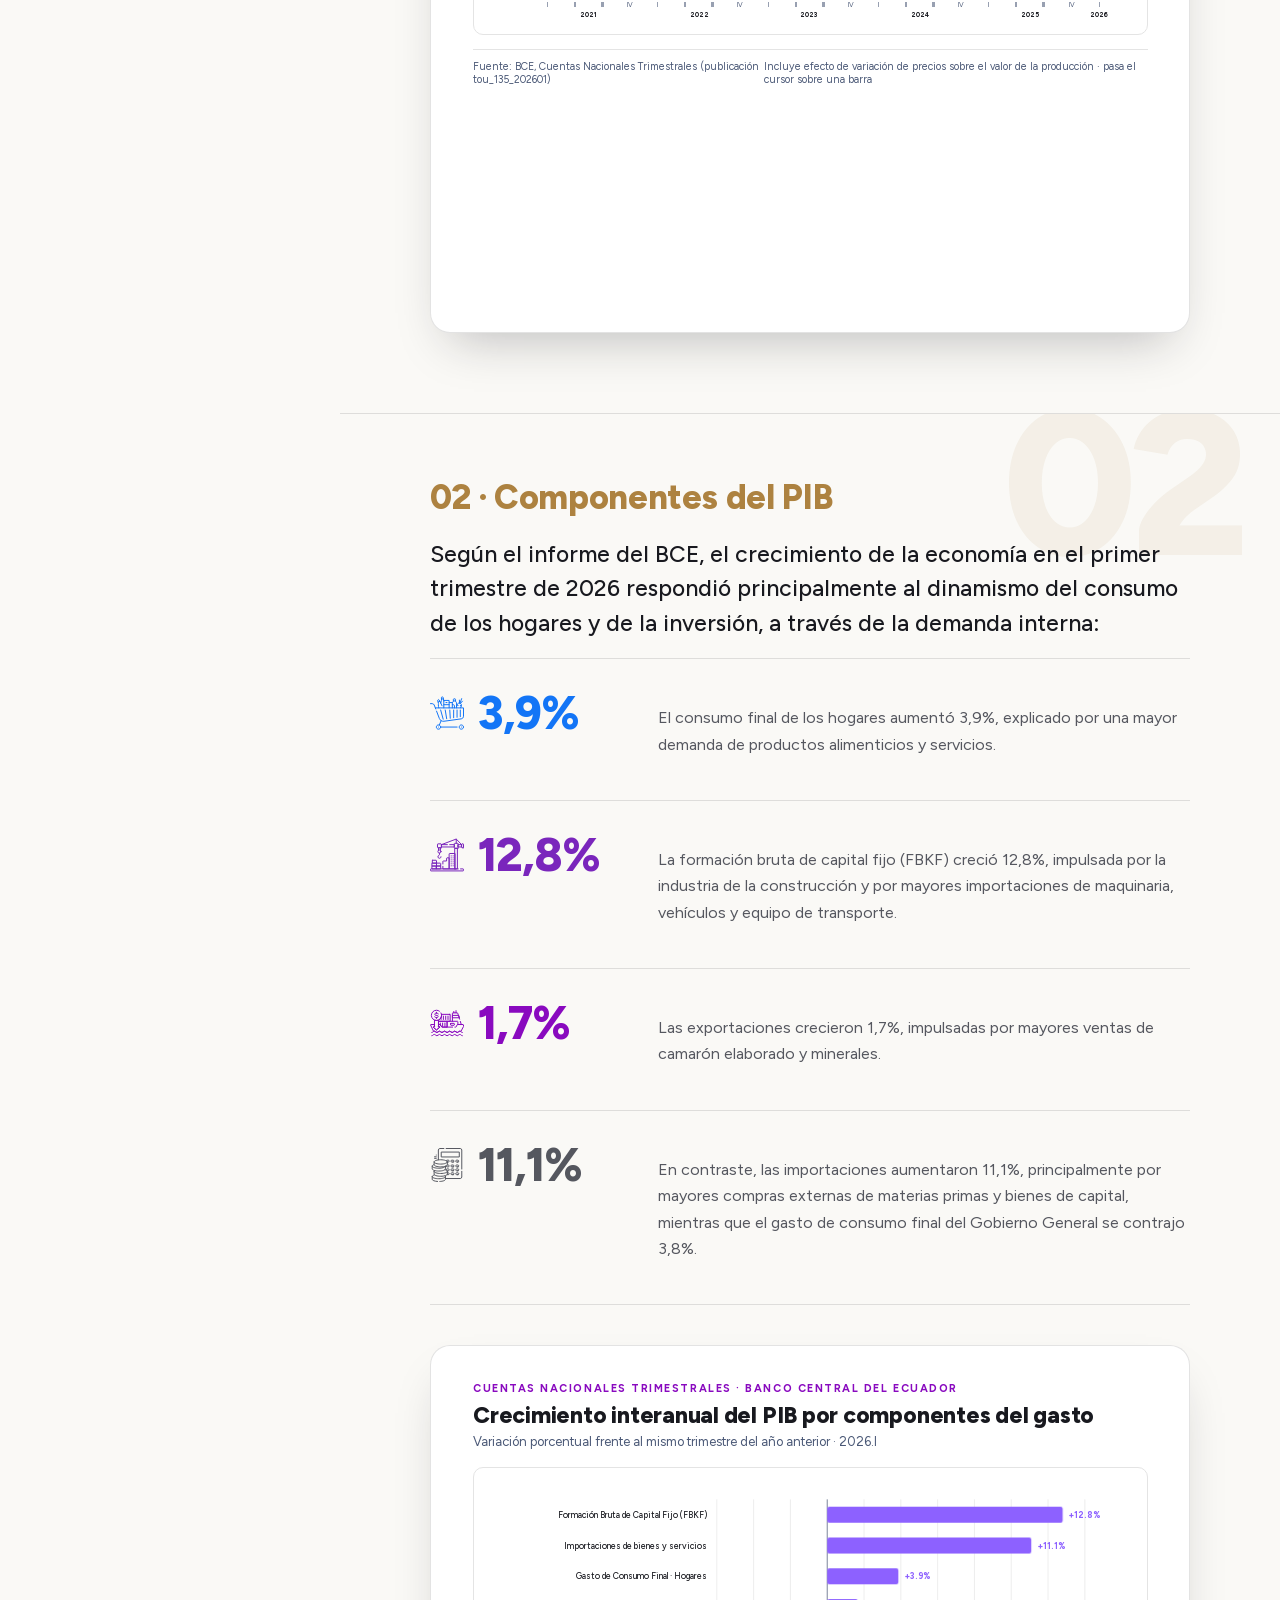
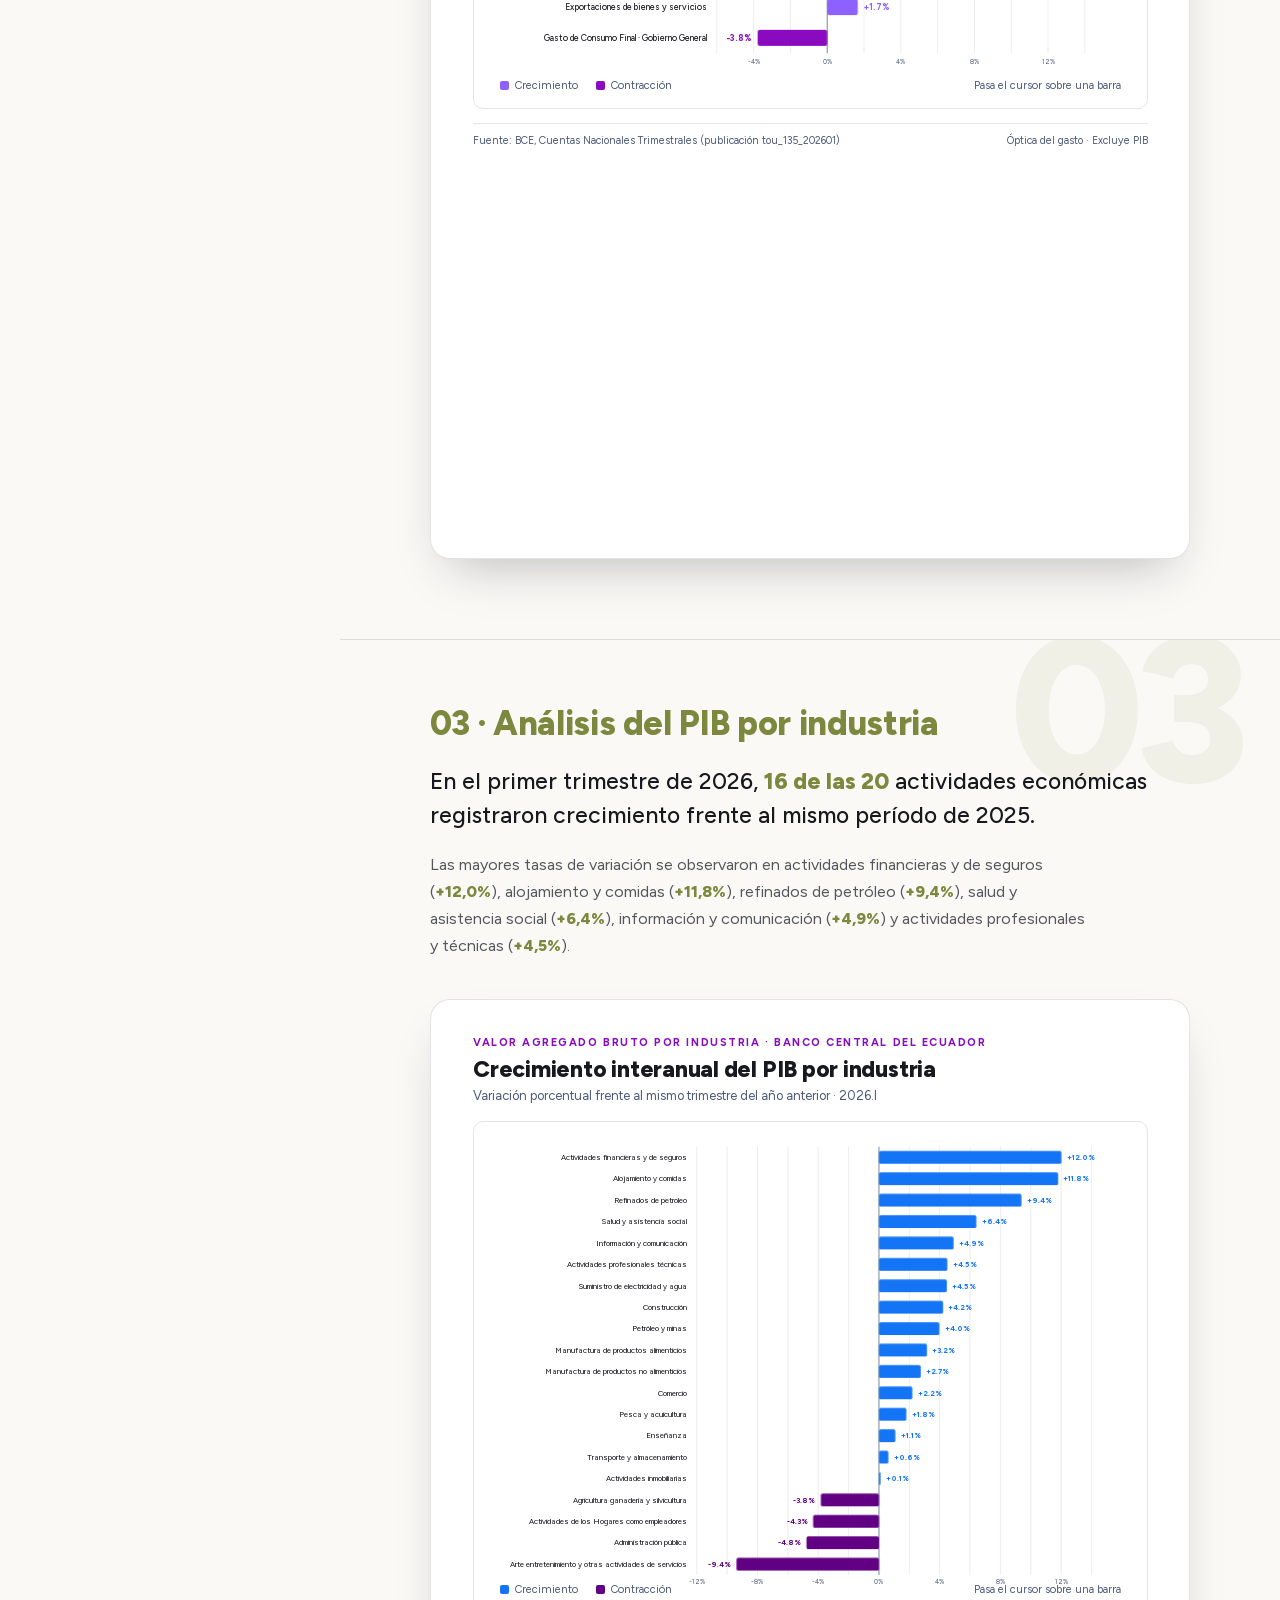
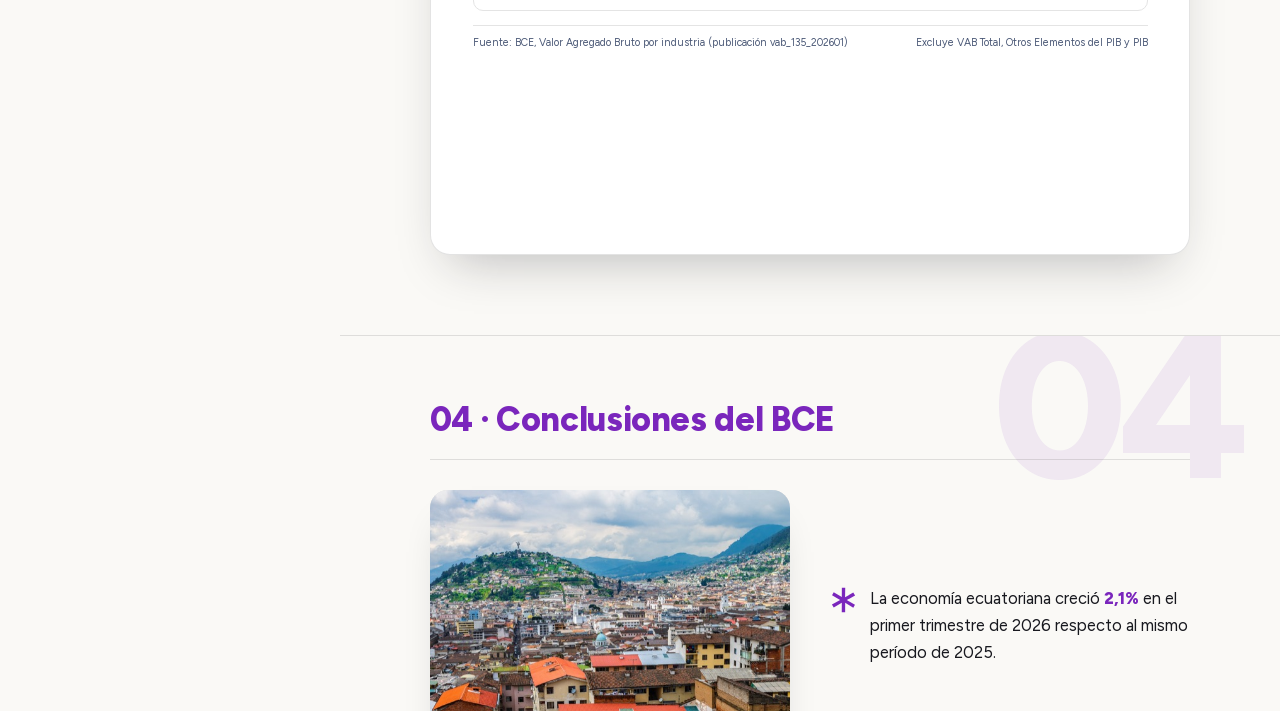
==== commit 3f98179c: "Editorial: add looping animated-characters video above sidebar nav (desktop only) Co-Authored-By: Cl" ====
--- a/editorial.html
+++ b/editorial.html
@@ -48,6 +48,18 @@
   .side-top-space { display: none; }
   @media (min-width: 1000px) { .side-top-space { display: block; flex: 1; } }
 
+  .side-video { display: none; }
+  @media (min-width: 1000px) {
+    .side-video {
+      display: block; position: relative; height: 190px; overflow: hidden;
+      margin: -32px -32px 0; width: calc(100% + 64px); flex: none;
+    }
+    .side-video::after {
+      content: ""; position: absolute; inset: 0; background: linear-gradient(180deg, rgba(24,25,31,0) 55%, var(--night) 100%);
+    }
+    .side-video video { width: 100%; height: 100%; object-fit: cover; object-position: center bottom; display: block; }
+  }
+
   /* Mobile/tablet: compact numbered stepper, all 4 steps reachable without scrolling */
   .side-nav { position: relative; display: flex; align-items: center; justify-content: space-between; margin-bottom: 0; }
   .side-nav::before {
@@ -178,8 +190,9 @@
   /* ---- footer ---- */
   footer.ed-foot { background: var(--dknight); color: #fff; padding: 34px 7vw; }
   .ed-foot .wrap { display: flex; justify-content: space-between; align-items: flex-end; gap: 24px; flex-wrap: wrap; }
-  .ed-foot .brand-block img { height: 24px; margin-bottom: 8px; }
-  .ed-foot .brand-block .nm { font-size: 14px; font-weight: 700; }
+  .ed-foot .brand-block { text-align: left; }
+  .ed-foot .brand-block img { height: 19px; margin-bottom: 9px; display: block; }
+  .ed-foot .brand-block .nm { font-size: 14px; font-weight: 700; text-align: left; }
   .ed-foot .contact { text-align: right; font-size: 13px; color: rgba(255,255,255,0.75); }
   .ed-foot .contact img { height: 24px; margin-left: auto; margin-bottom: 8px; }
   .ed-foot .contact a { color: #fff; text-decoration: none; border-bottom: 1px solid rgba(255,255,255,0.4); }
@@ -197,6 +210,9 @@
 
 <div class="shell">
   <aside class="side" id="side" style="--stat-c:#1375f6">
+    <div class="side-video" aria-hidden="true">
+      <video src="assets/fondo%20animado.mp4" poster="assets/hero-poster.jpg" autoplay muted loop playsinline preload="none"></video>
+    </div>
     <div class="side-top-space" aria-hidden="true"></div>
     <nav class="side-nav" id="sideNav">
       <a href="#evolucion" data-c="#1375f6"><span class="n">01</span><span class="nlbl">Evolución del PIB</span></a>
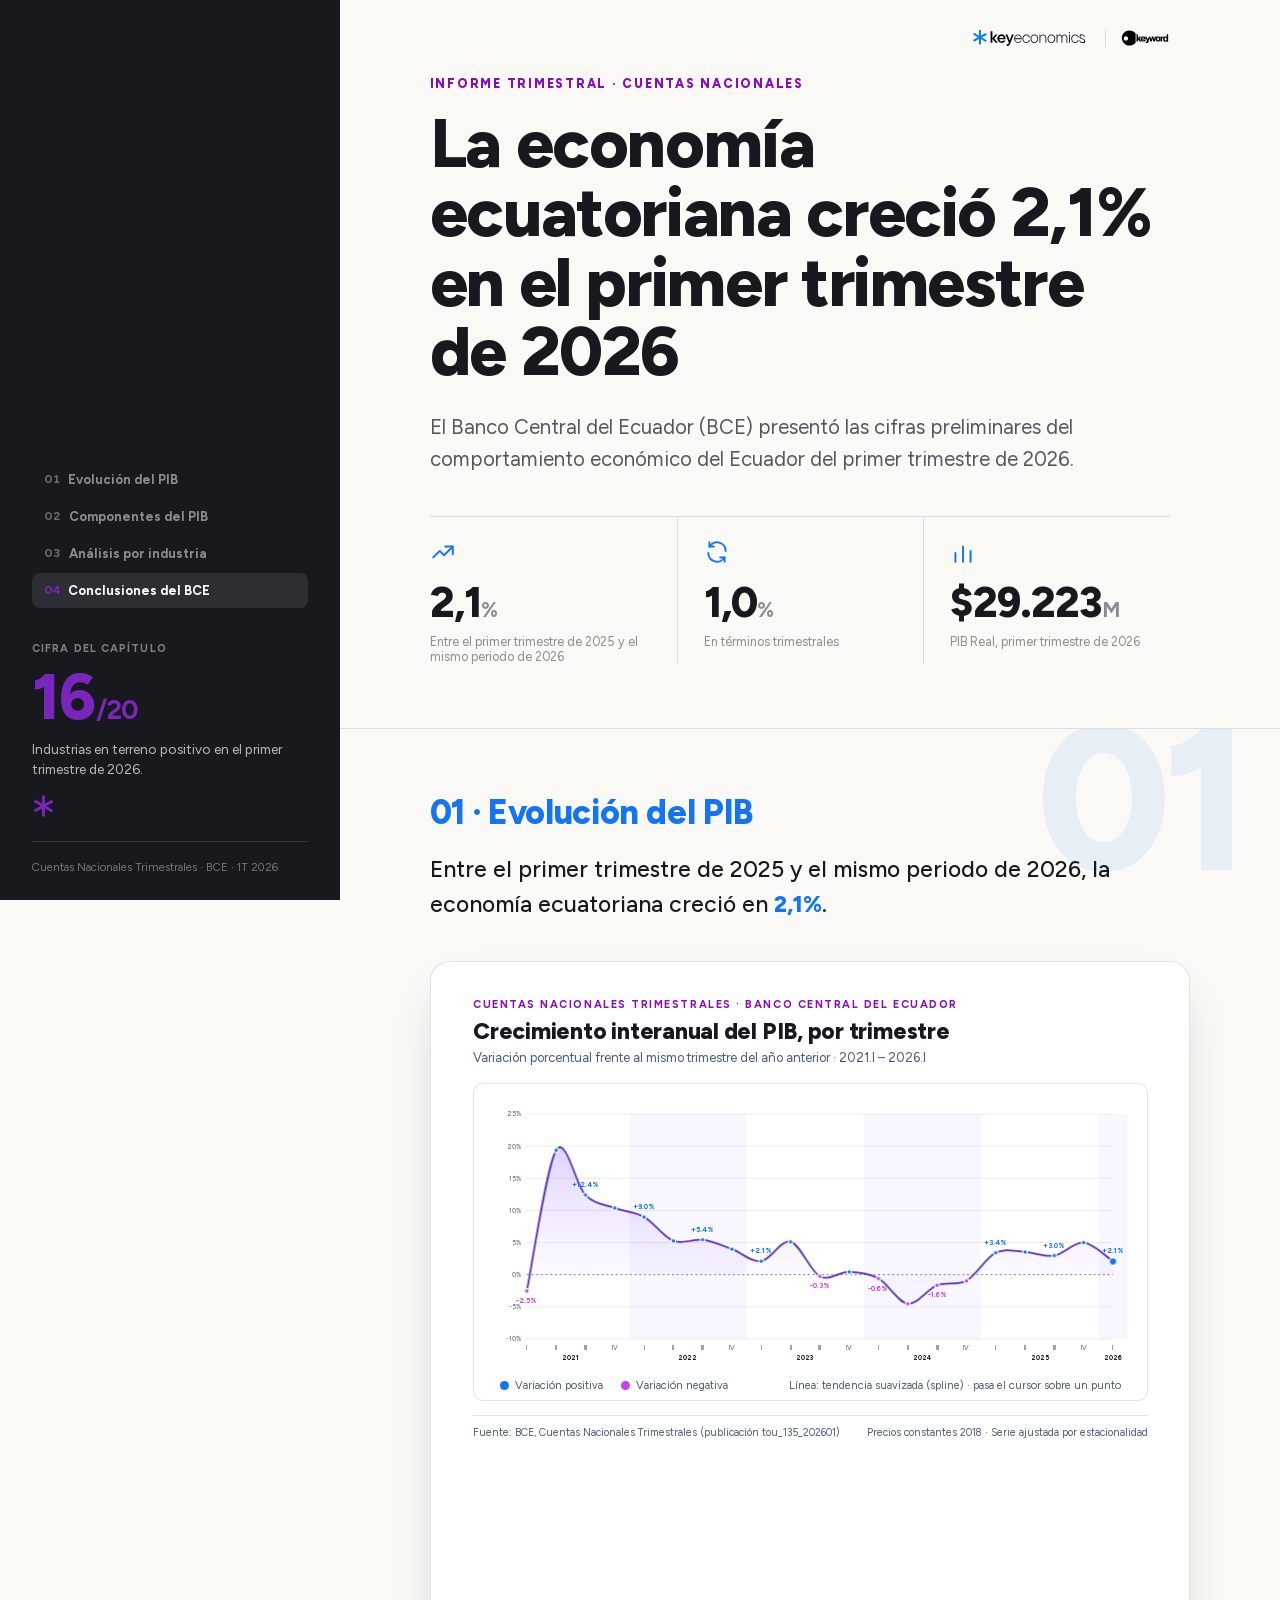
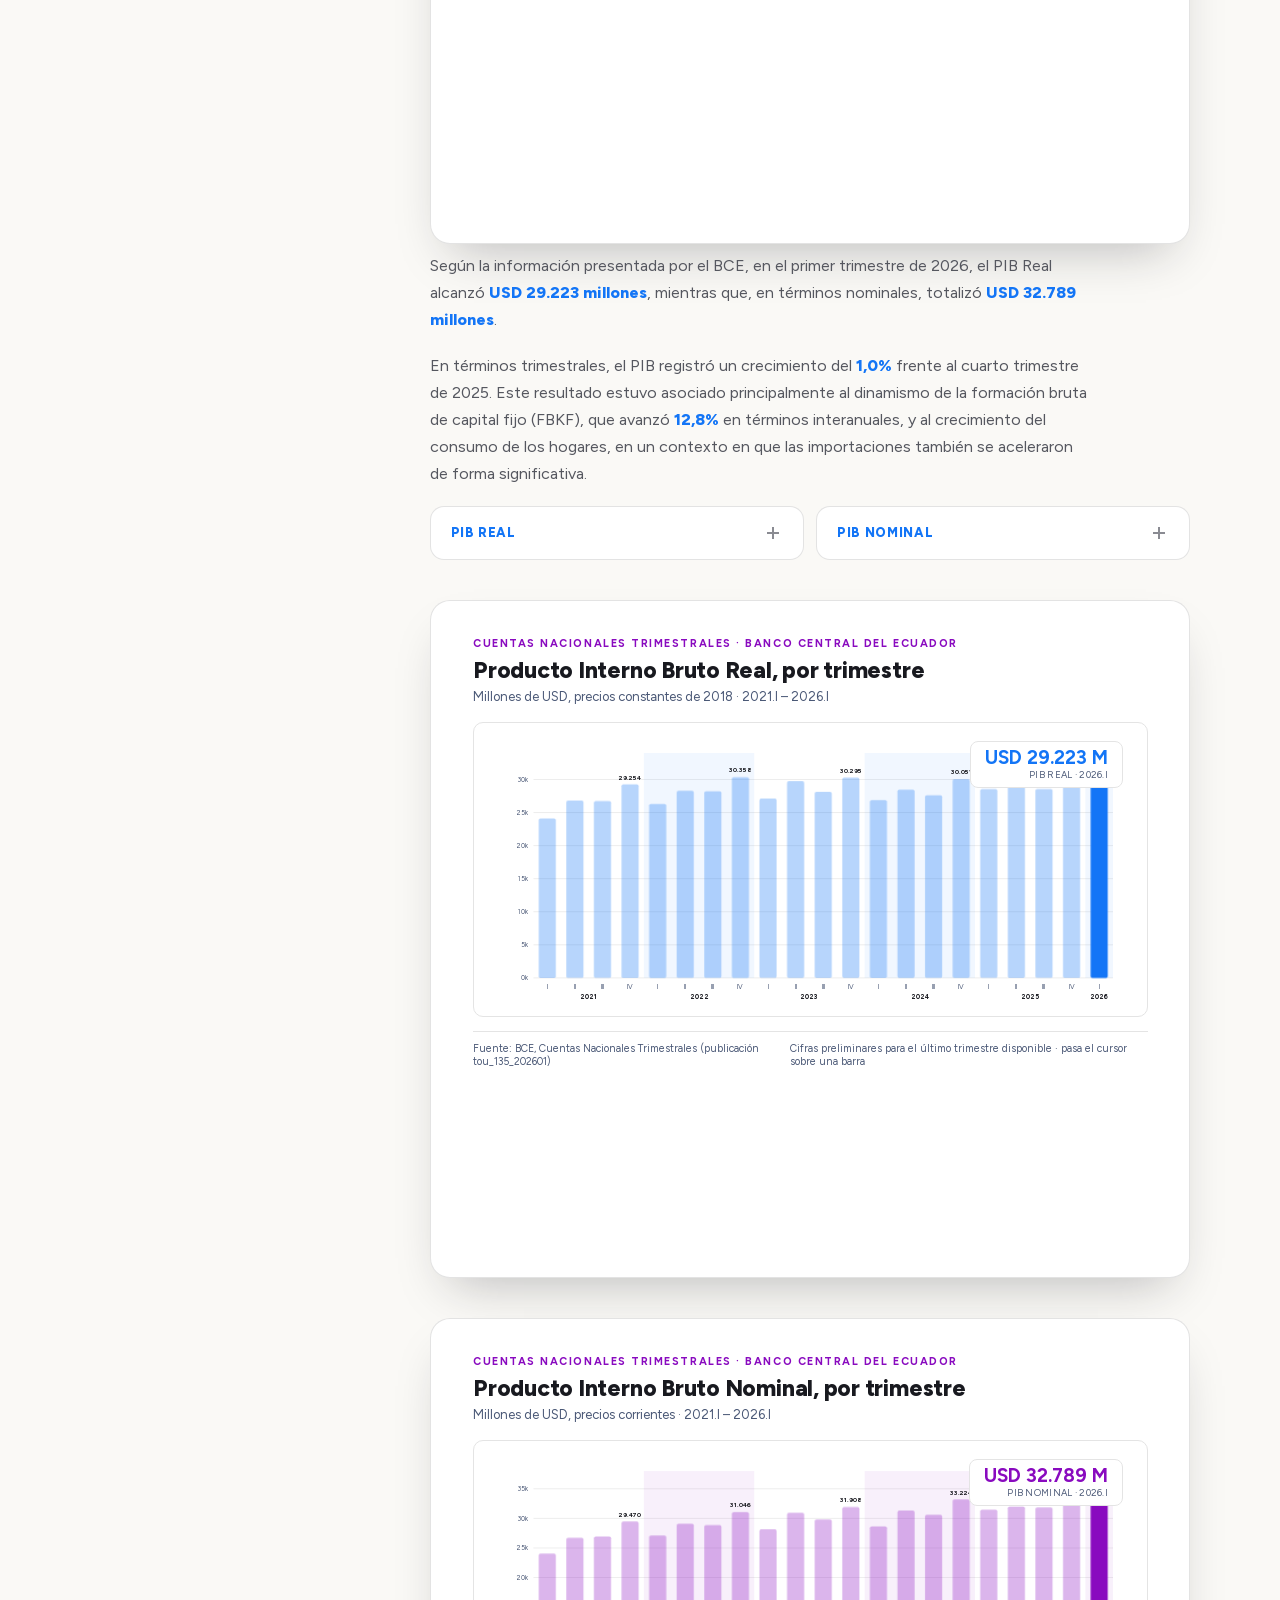
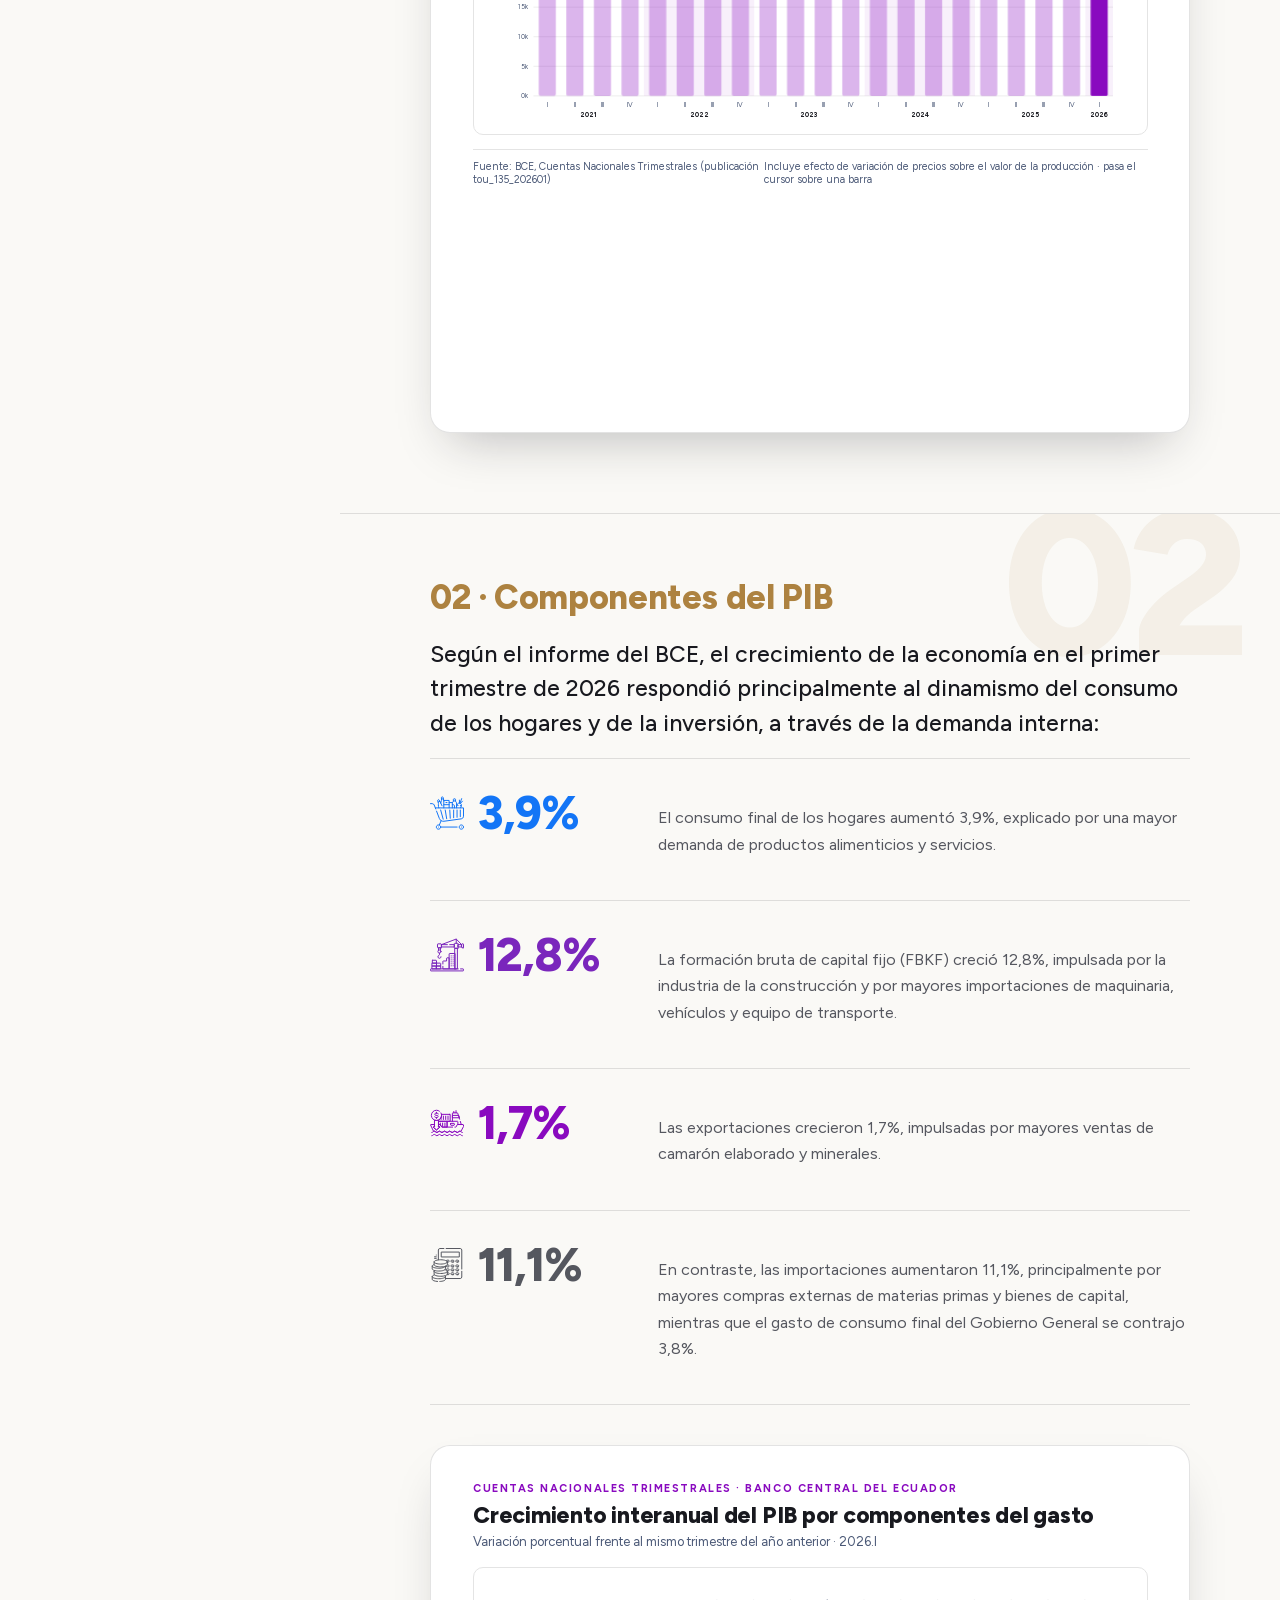
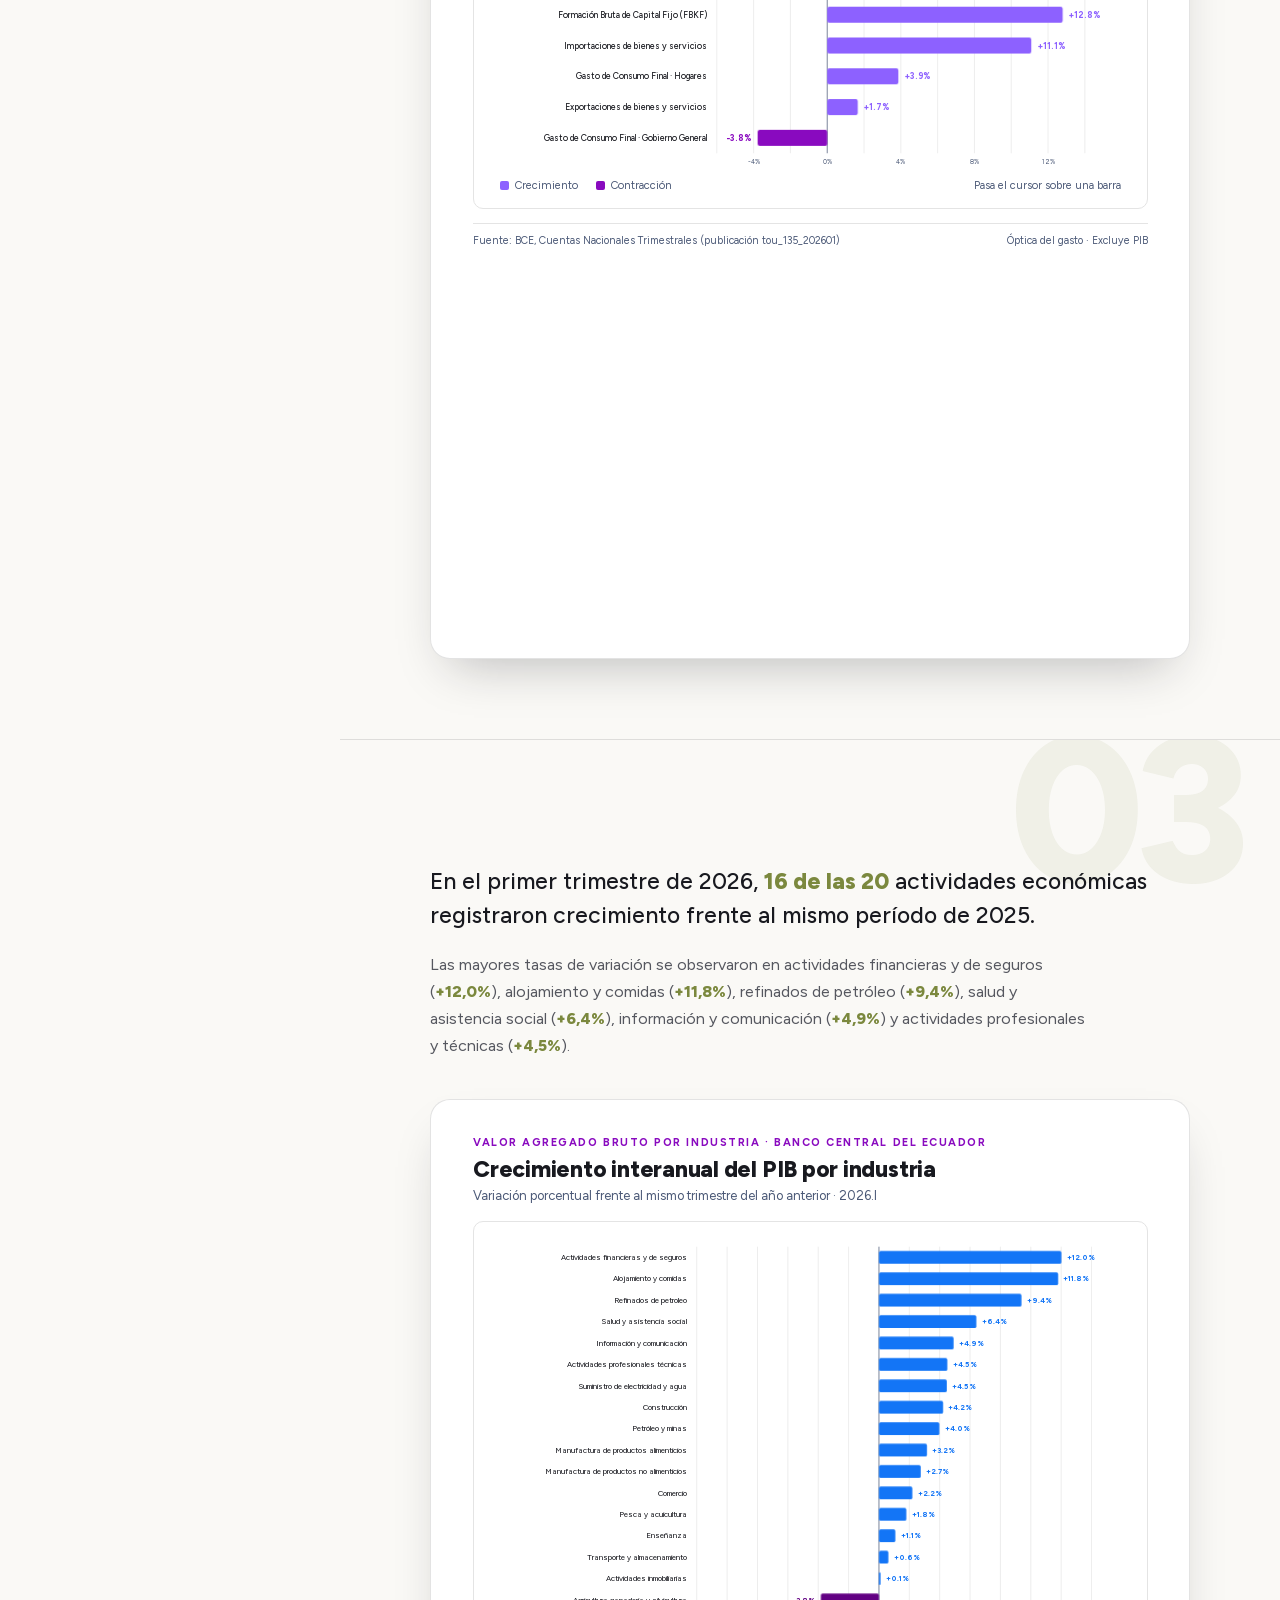
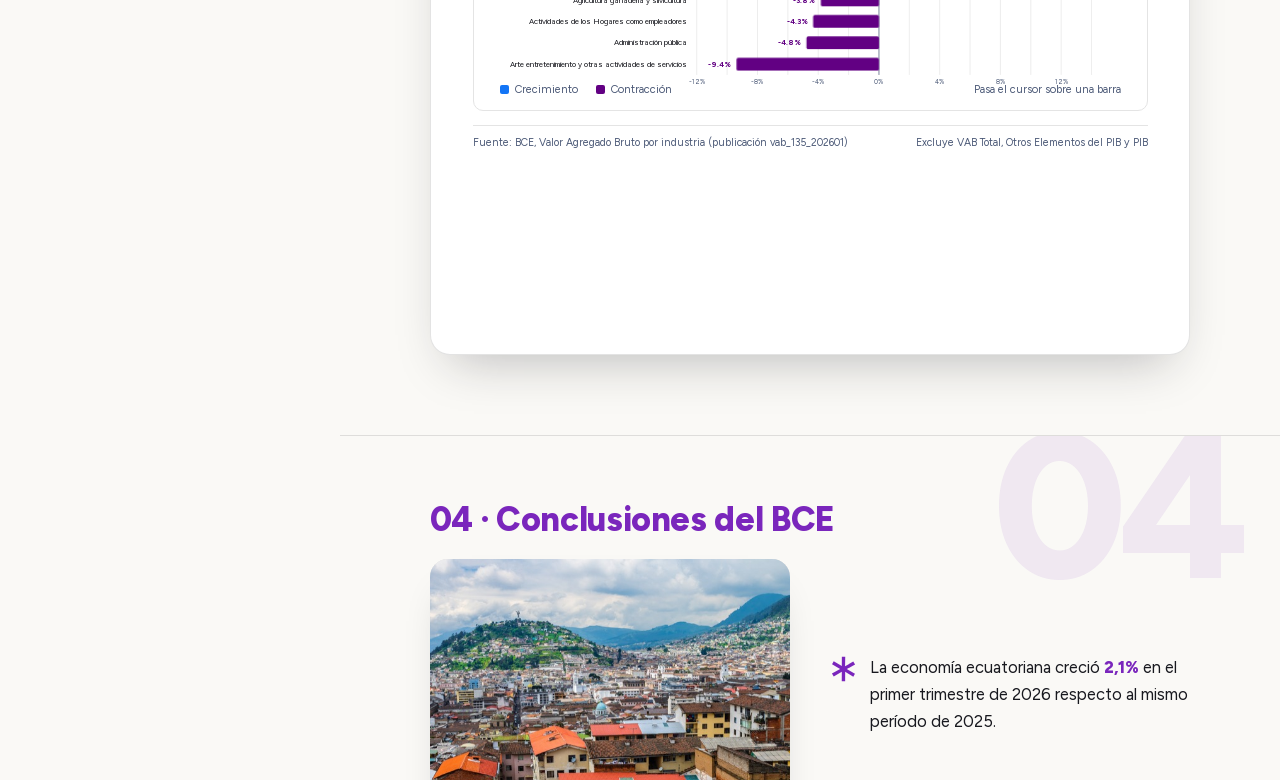
==== commit 16c33a64: "Editorial: reorder section 01 (chart right after lead text) and add PIB Real/Nominal definition card" ====
--- a/editorial.html
+++ b/editorial.html
@@ -48,18 +48,6 @@
   .side-top-space { display: none; }
   @media (min-width: 1000px) { .side-top-space { display: block; flex: 1; } }
 
-  .side-video { display: none; }
-  @media (min-width: 1000px) {
-    .side-video {
-      display: block; position: relative; height: 190px; overflow: hidden;
-      margin: -32px -32px 0; width: calc(100% + 64px); flex: none;
-    }
-    .side-video::after {
-      content: ""; position: absolute; inset: 0; background: linear-gradient(180deg, rgba(24,25,31,0) 55%, var(--night) 100%);
-    }
-    .side-video video { width: 100%; height: 100%; object-fit: cover; object-position: center bottom; display: block; }
-  }
-
   /* Mobile/tablet: compact numbered stepper, all 4 steps reachable without scrolling */
   .side-nav { position: relative; display: flex; align-items: center; justify-content: space-between; margin-bottom: 0; }
   .side-nav::before {
@@ -140,6 +128,8 @@
     .ticker .t-item { flex: 1 1 180px; padding: 22px 26px 0 0; border-bottom: none; }
     .ticker .t-item + .t-item { border-left: 1px solid var(--line); padding-left: 26px; }
   }
+  .ticker .t-icon { display: block; width: 26px; height: 26px; color: var(--blue); margin-bottom: 12px; }
+  .ticker .t-icon svg { width: 100%; height: 100%; }
   .ticker .t-val { font-size: clamp(30px, 3.4vw, 42px); font-weight: 800; letter-spacing: -0.02em; color: var(--ink); }
   .ticker .t-val small { font-size: 0.5em; font-weight: 700; color: var(--ink-mute); }
   .ticker .t-lbl { font-size: 12.5px; color: var(--ink-mute); margin-top: 6px; max-width: 26ch; }
@@ -163,6 +153,25 @@
   }
   .chart-frame .embed-chart { display: block; width: 100%; border: 0; margin: 0; }
   .chart-cap { font-size: 12.5px; color: var(--ink-mute); margin: 14px 2px 0; max-width: 880px; }
+
+  /* ---- definition cards (PIB Real / Nominal, etc.) ---- */
+  .e-terms { display: grid; grid-template-columns: 1fr; gap: 12px; margin: 4px 0 32px; max-width: 880px; }
+  @media (min-width: 720px) { .e-terms { grid-template-columns: 1fr 1fr; } }
+  .e-term { border: 1px solid var(--line); border-radius: 14px; background: #fff; overflow: hidden; }
+  .e-term summary {
+    list-style: none; cursor: pointer; padding: 16px 20px; font-weight: 800; font-size: 13px;
+    letter-spacing: 0.05em; text-transform: uppercase; color: var(--stat-c, var(--blue));
+    display: flex; align-items: center; justify-content: space-between; gap: 10px;
+  }
+  .e-term summary::-webkit-details-marker { display: none; }
+  .e-term-tog { flex: none; width: 20px; height: 20px; position: relative; transition: transform .2s; }
+  .e-term-tog::before, .e-term-tog::after { content: ""; position: absolute; top: 50%; left: 50%; background: var(--ink-mute); transform: translate(-50%, -50%); }
+  .e-term-tog::before { width: 12px; height: 2px; }
+  .e-term-tog::after { width: 2px; height: 12px; }
+  .e-term[open] .e-term-tog { transform: rotate(45deg); }
+  .e-term summary:hover { background: rgba(24,25,31,0.03); }
+  .e-term p { margin: 0; padding: 0 20px 18px; font-size: 15px; line-height: 1.65; color: var(--ink-soft); }
+  .e-term strong { color: var(--ink); }
 
   /* ---- section 02: stat rows instead of cards ---- */
   .stat-rows { margin-top: 8px; }
@@ -178,6 +187,7 @@
   /* ---- section 04: alternating gallery ---- */
   .gallery { margin-top: 12px; }
   .g-row { display: grid; grid-template-columns: 1fr; gap: 22px; align-items: center; padding: 30px 0; border-top: 1px solid var(--line); }
+  .g-row:first-child { border-top: none; padding-top: 0; }
   @media (min-width: 780px) { .g-row { grid-template-columns: 1fr 1fr; gap: 40px; } .g-row.rev .g-photo { order: 2; } }
   .g-photo { aspect-ratio: 4 / 3; border-radius: 18px; overflow: hidden; background: var(--line); box-shadow: 0 20px 40px -22px rgba(24,25,31,0.3); }
   .g-photo img { width: 100%; height: 100%; object-fit: cover; }
@@ -210,9 +220,6 @@
 
 <div class="shell">
   <aside class="side" id="side" style="--stat-c:#1375f6">
-    <div class="side-video" aria-hidden="true">
-      <video src="assets/fondo%20animado.mp4" poster="assets/hero-poster.jpg" autoplay muted loop playsinline preload="none"></video>
-    </div>
     <div class="side-top-space" aria-hidden="true"></div>
     <nav class="side-nav" id="sideNav">
       <a href="#evolucion" data-c="#1375f6"><span class="n">01</span><span class="nlbl">Evolución del PIB</span></a>
@@ -242,9 +249,9 @@
       <h1>La economía ecuatoriana creció 2,1% en el primer trimestre de 2026</h1>
       <p class="lede">El Banco Central del Ecuador (BCE) presentó las cifras preliminares del comportamiento económico del Ecuador del primer trimestre de 2026.</p>
       <div class="ticker">
-        <div class="t-item"><div class="t-val"><span class="count" data-target="2.1" data-decimals="1">0</span><small>%</small></div><div class="t-lbl">Entre el primer trimestre de 2025 y el mismo periodo de 2026</div></div>
-        <div class="t-item"><div class="t-val"><span class="count" data-target="1.0" data-decimals="1">0</span><small>%</small></div><div class="t-lbl">En términos trimestrales</div></div>
-        <div class="t-item"><div class="t-val">$<span class="count" data-target="29223" data-decimals="0">0</span><small>M</small></div><div class="t-lbl">PIB Real, primer trimestre de 2026</div></div>
+        <div class="t-item"><span class="t-icon" aria-hidden="true"><svg viewBox="0 0 24 24" fill="none" stroke="currentColor" stroke-width="1.8" stroke-linecap="round" stroke-linejoin="round"><polyline points="3 17 9 11 13 15 21 7"/><polyline points="14 7 21 7 21 14"/></svg></span><div class="t-val"><span class="count" data-target="2.1" data-decimals="1">0</span><small>%</small></div><div class="t-lbl">Entre el primer trimestre de 2025 y el mismo periodo de 2026</div></div>
+        <div class="t-item"><span class="t-icon" aria-hidden="true"><svg viewBox="0 0 24 24" fill="none" stroke="currentColor" stroke-width="1.8" stroke-linecap="round" stroke-linejoin="round"><path d="M20 11a8 8 0 0 0-14.9-4"/><polyline points="5 3 5 7 9 7"/><path d="M4 13a8 8 0 0 0 14.9 4"/><polyline points="19 21 19 17 15 17"/></svg></span><div class="t-val"><span class="count" data-target="1.0" data-decimals="1">0</span><small>%</small></div><div class="t-lbl">En términos trimestrales</div></div>
+        <div class="t-item"><span class="t-icon" aria-hidden="true"><svg viewBox="0 0 24 24" fill="none" stroke="currentColor" stroke-width="1.8" stroke-linecap="round" stroke-linejoin="round"><line x1="5" y1="21" x2="5" y2="13"/><line x1="12" y1="21" x2="12" y2="7"/><line x1="19" y1="21" x2="19" y2="11"/></svg></span><div class="t-val">$<span class="count" data-target="29223" data-decimals="0">0</span><small>M</small></div><div class="t-lbl">PIB Real, primer trimestre de 2026</div></div>
       </div>
     </section>
 
@@ -252,10 +259,20 @@
       <div class="num-bg">01</div>
       <div class="kick">01 · Evolución del PIB</div>
       <p class="lead-text">Entre el primer trimestre de 2025 y el mismo periodo de 2026, la economía ecuatoriana creció en <strong class="stat">2,1%</strong>.</p>
+      <div class="chart-frame" style="--tilt:-0.7deg">
+        <iframe class="embed-chart" id="chartInteranual" data-chart="01_crecimiento_interanual" src="assets/01_crecimiento_interanual.html" title="Crecimiento interanual del PIB, por trimestre" loading="lazy" scrolling="no"></iframe>
+      </div>
       <p class="body-text">Según la información presentada por el BCE, en el primer trimestre de 2026, el PIB Real alcanzó <strong class="stat">USD 29.223 millones</strong>, mientras que, en términos nominales, totalizó <strong class="stat">USD 32.789 millones</strong>.</p>
       <p class="body-text">En términos trimestrales, el PIB registró un crecimiento del <strong class="stat">1,0%</strong> frente al cuarto trimestre de 2025. Este resultado estuvo asociado principalmente al dinamismo de la formación bruta de capital fijo (FBKF), que avanzó <strong class="stat">12,8%</strong> en términos interanuales, y al crecimiento del consumo de los hogares, en un contexto en que las importaciones también se aceleraron de forma significativa.</p>
-      <div class="chart-frame" style="--tilt:-0.7deg">
-        <iframe class="embed-chart" id="chartInteranual" data-chart="01_crecimiento_interanual" src="assets/01_crecimiento_interanual.html" title="Crecimiento interanual del PIB, por trimestre" loading="lazy" scrolling="no"></iframe>
+      <div class="e-terms">
+        <details class="e-term">
+          <summary>PIB Real<span class="e-term-tog" aria-hidden="true"></span></summary>
+          <p>Mide el valor total de los bienes y servicios finales producidos en un período determinado, <strong>ajustado por inflación</strong>. En Ecuador, este cálculo se realiza utilizando <strong>precios constantes del año base 2018</strong>, lo que permite hacer comparaciones entre años y evaluar si ha habido crecimiento económico en términos reales (cantidad de producción), sin que los resultados estén influenciados por las variaciones en los precios.</p>
+        </details>
+        <details class="e-term">
+          <summary>PIB Nominal<span class="e-term-tog" aria-hidden="true"></span></summary>
+          <p>Es el valor monetario total de los bienes y servicios finales producidos en el país durante un período determinado, calculado a <strong>precios corrientes del mismo año</strong>. Refleja el tamaño absoluto de la economía, incluyendo el efecto de la inflación o deflación sobre los precios. En consecuencia, un aumento del PIB nominal puede deberse tanto a un incremento en la producción real como a un aumento generalizado de precios.</p>
+        </details>
       </div>
       <div class="chart-frame" style="--tilt:0.5deg">
         <iframe class="embed-chart" data-chart="02_pib_real" src="assets/02_pib_real.html" title="PIB Real" loading="lazy" scrolling="no"></iframe>
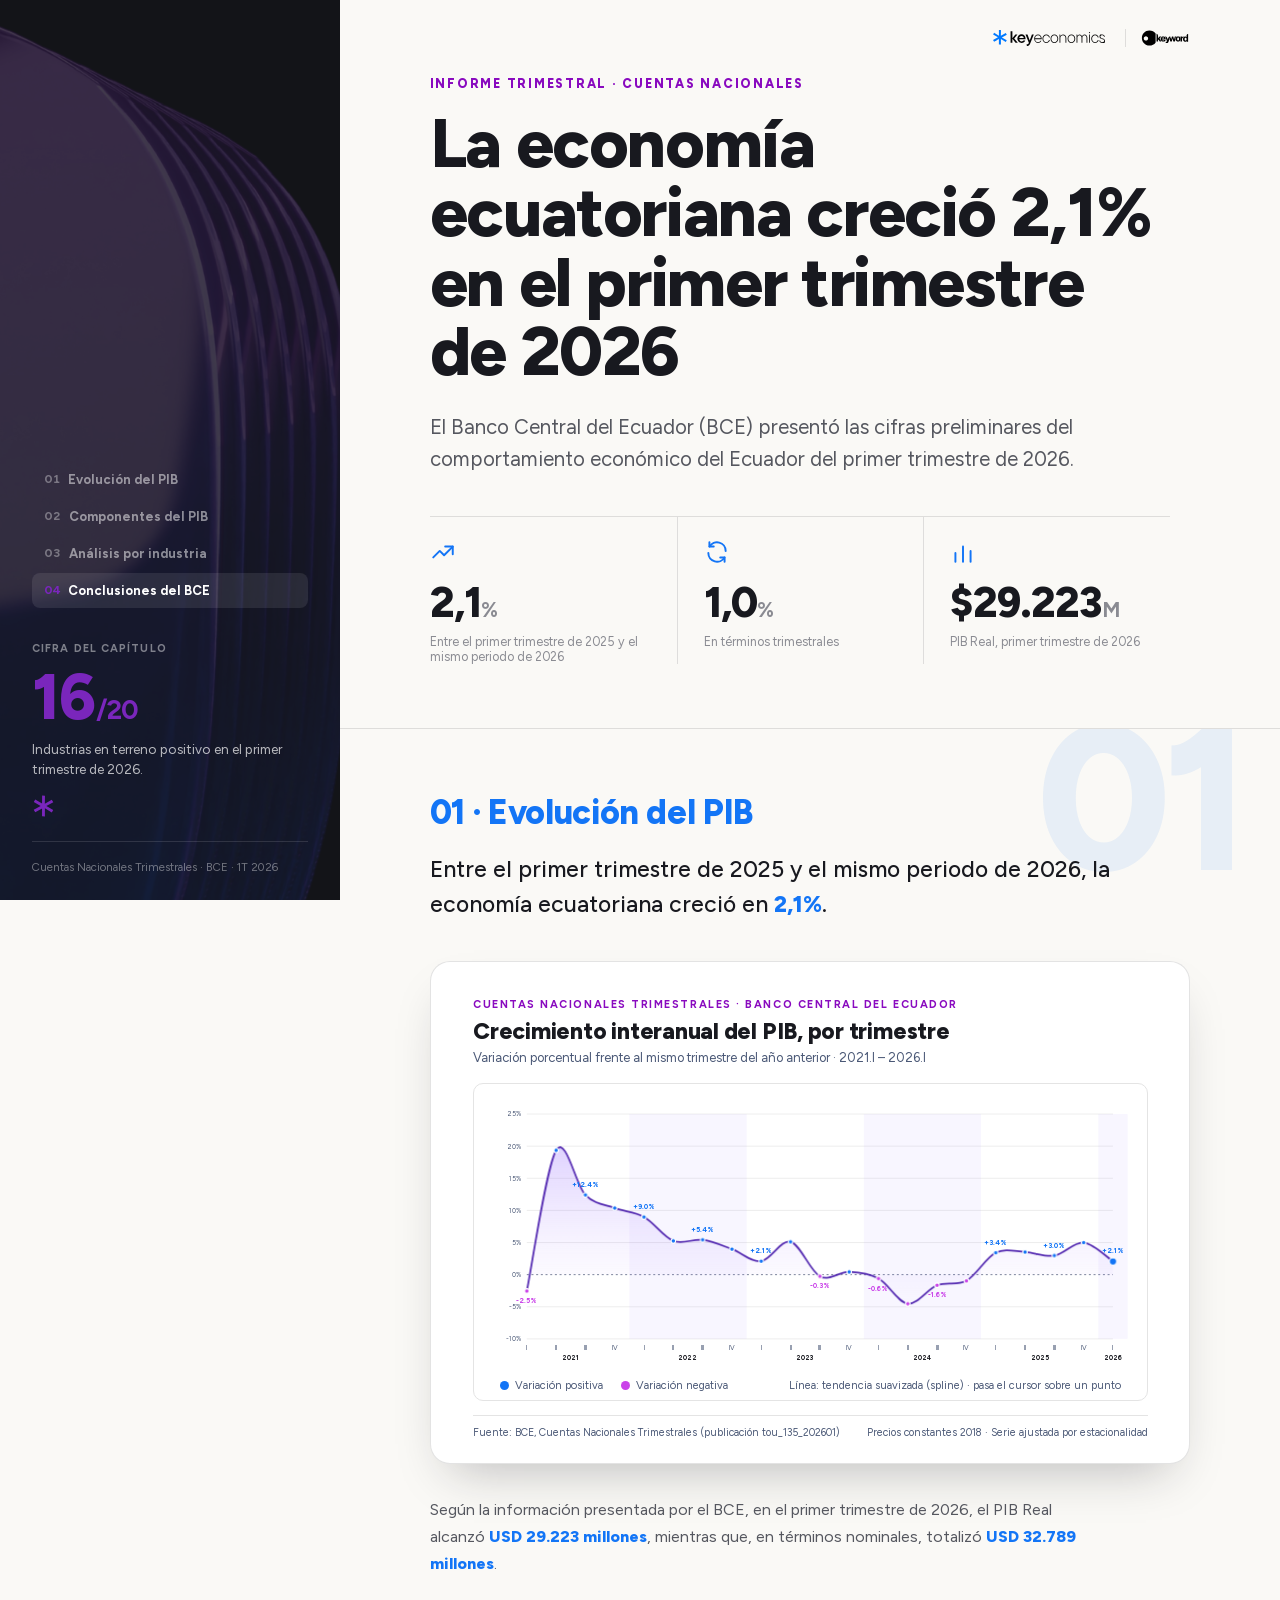
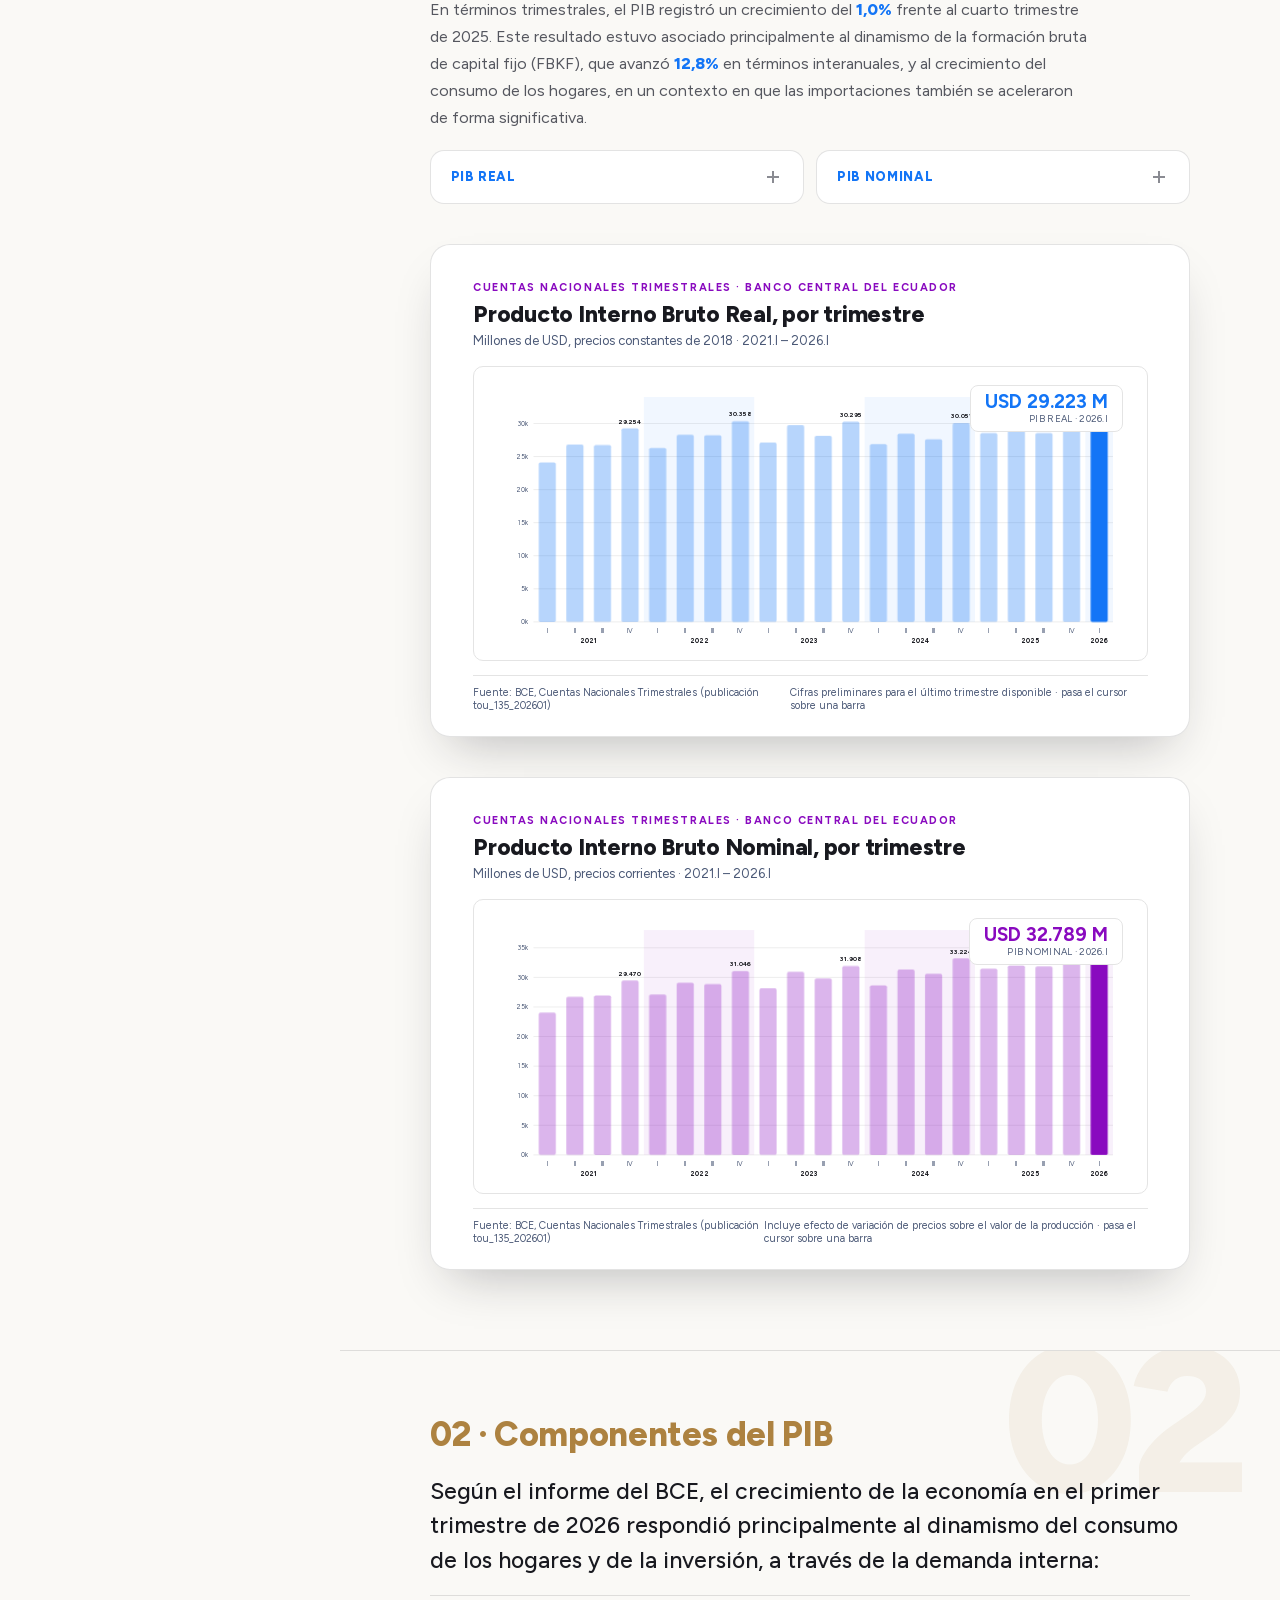
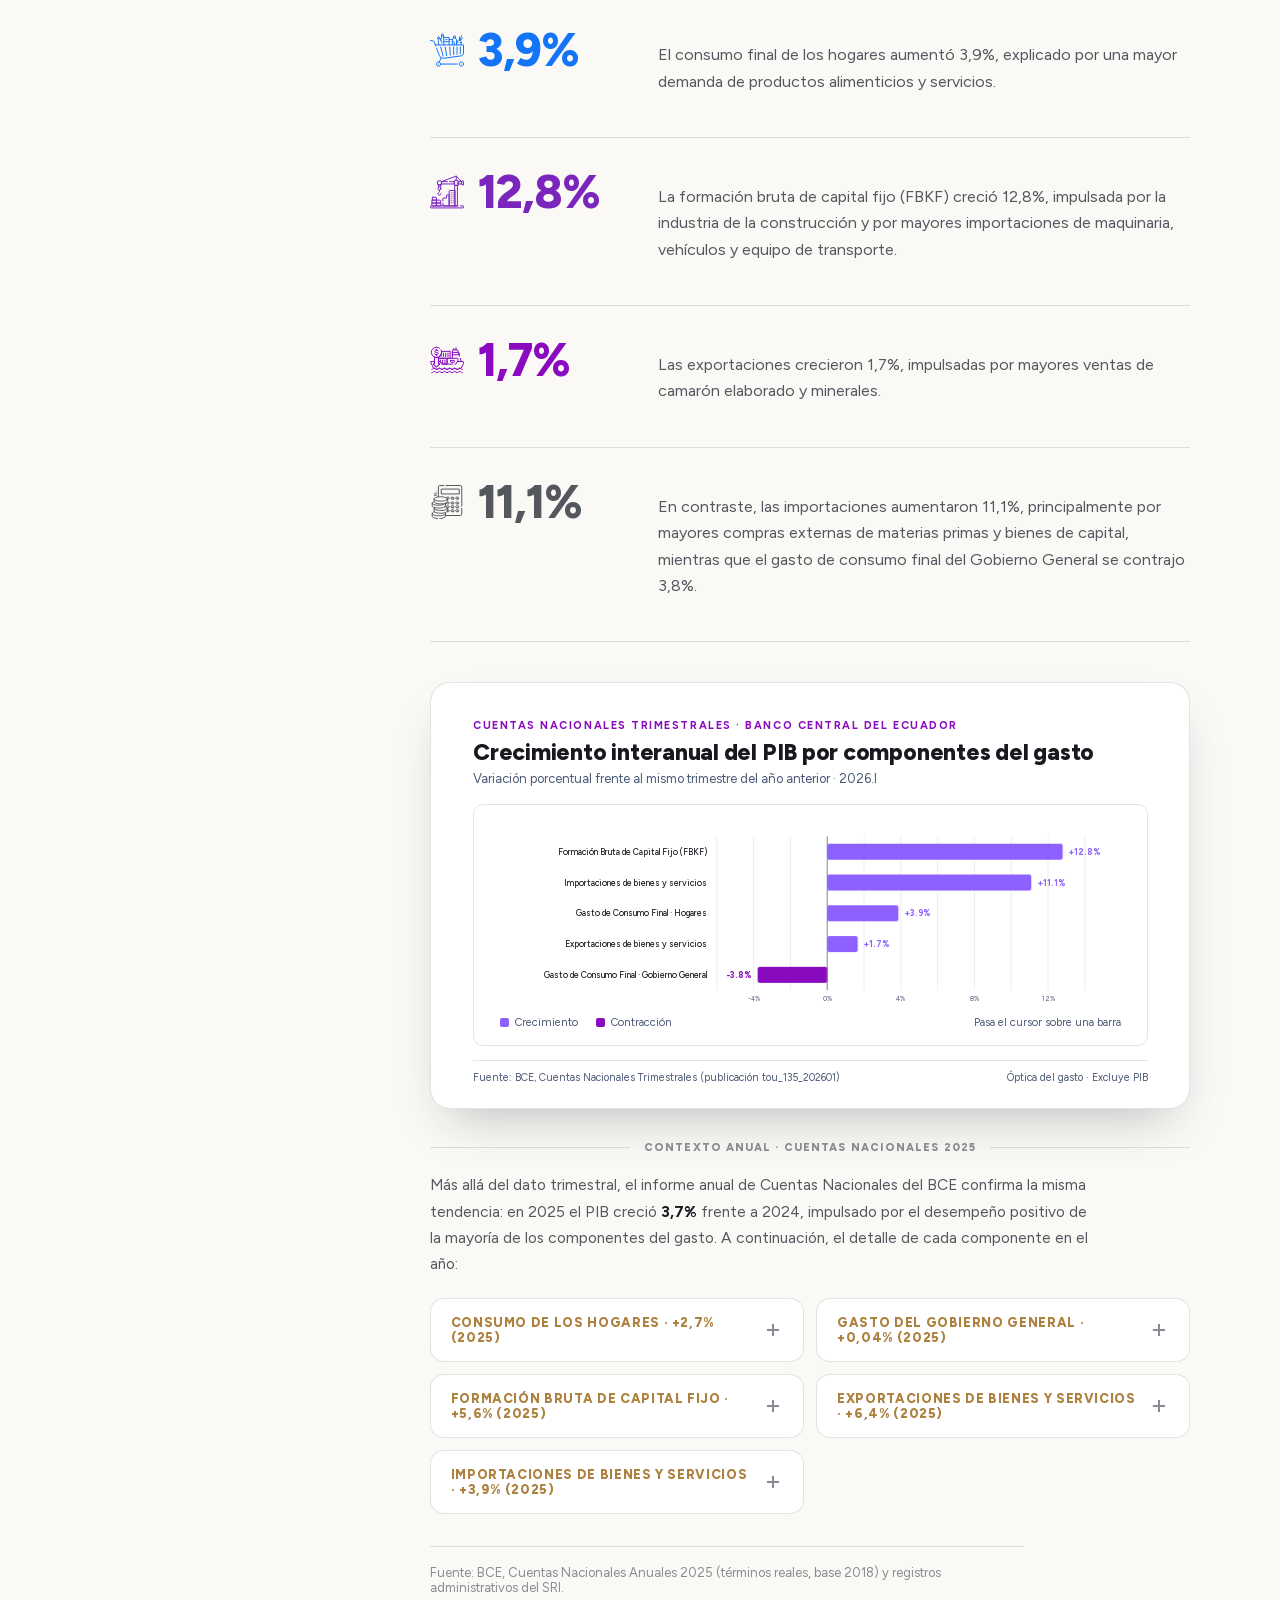
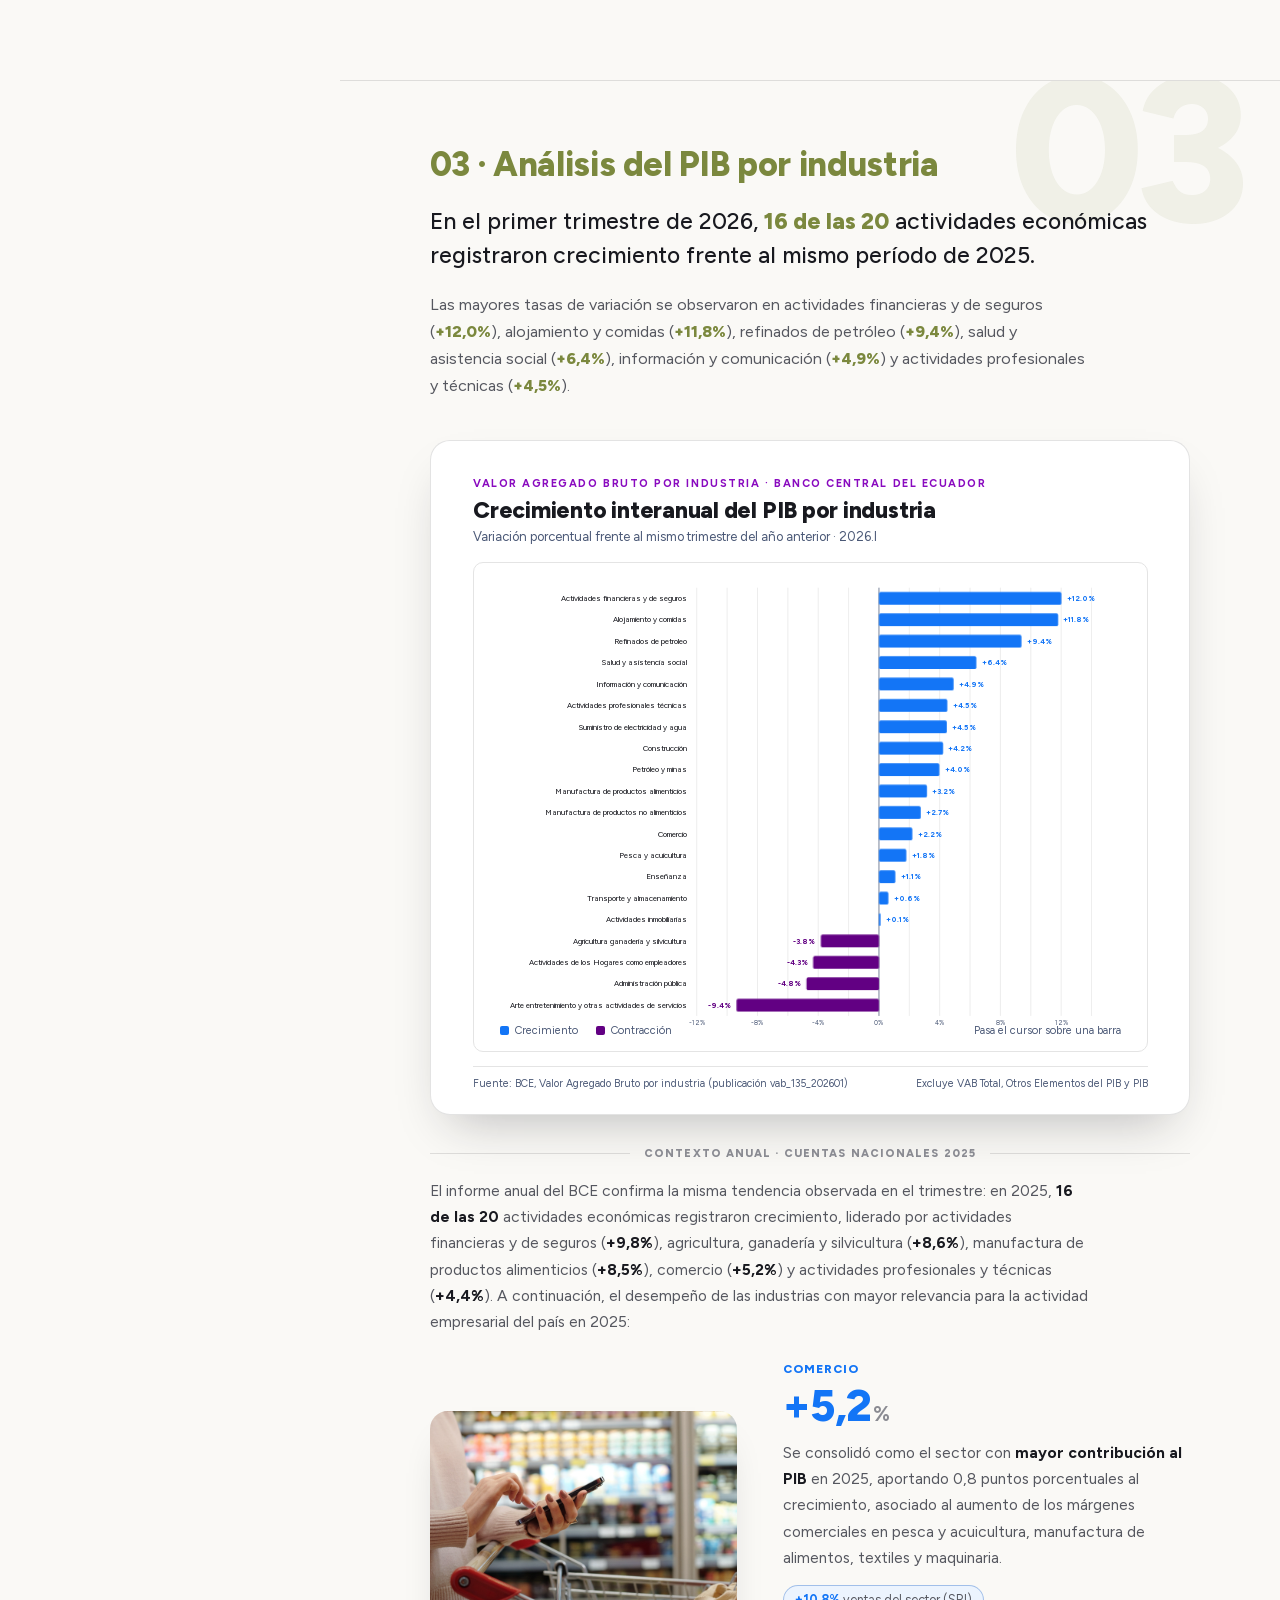
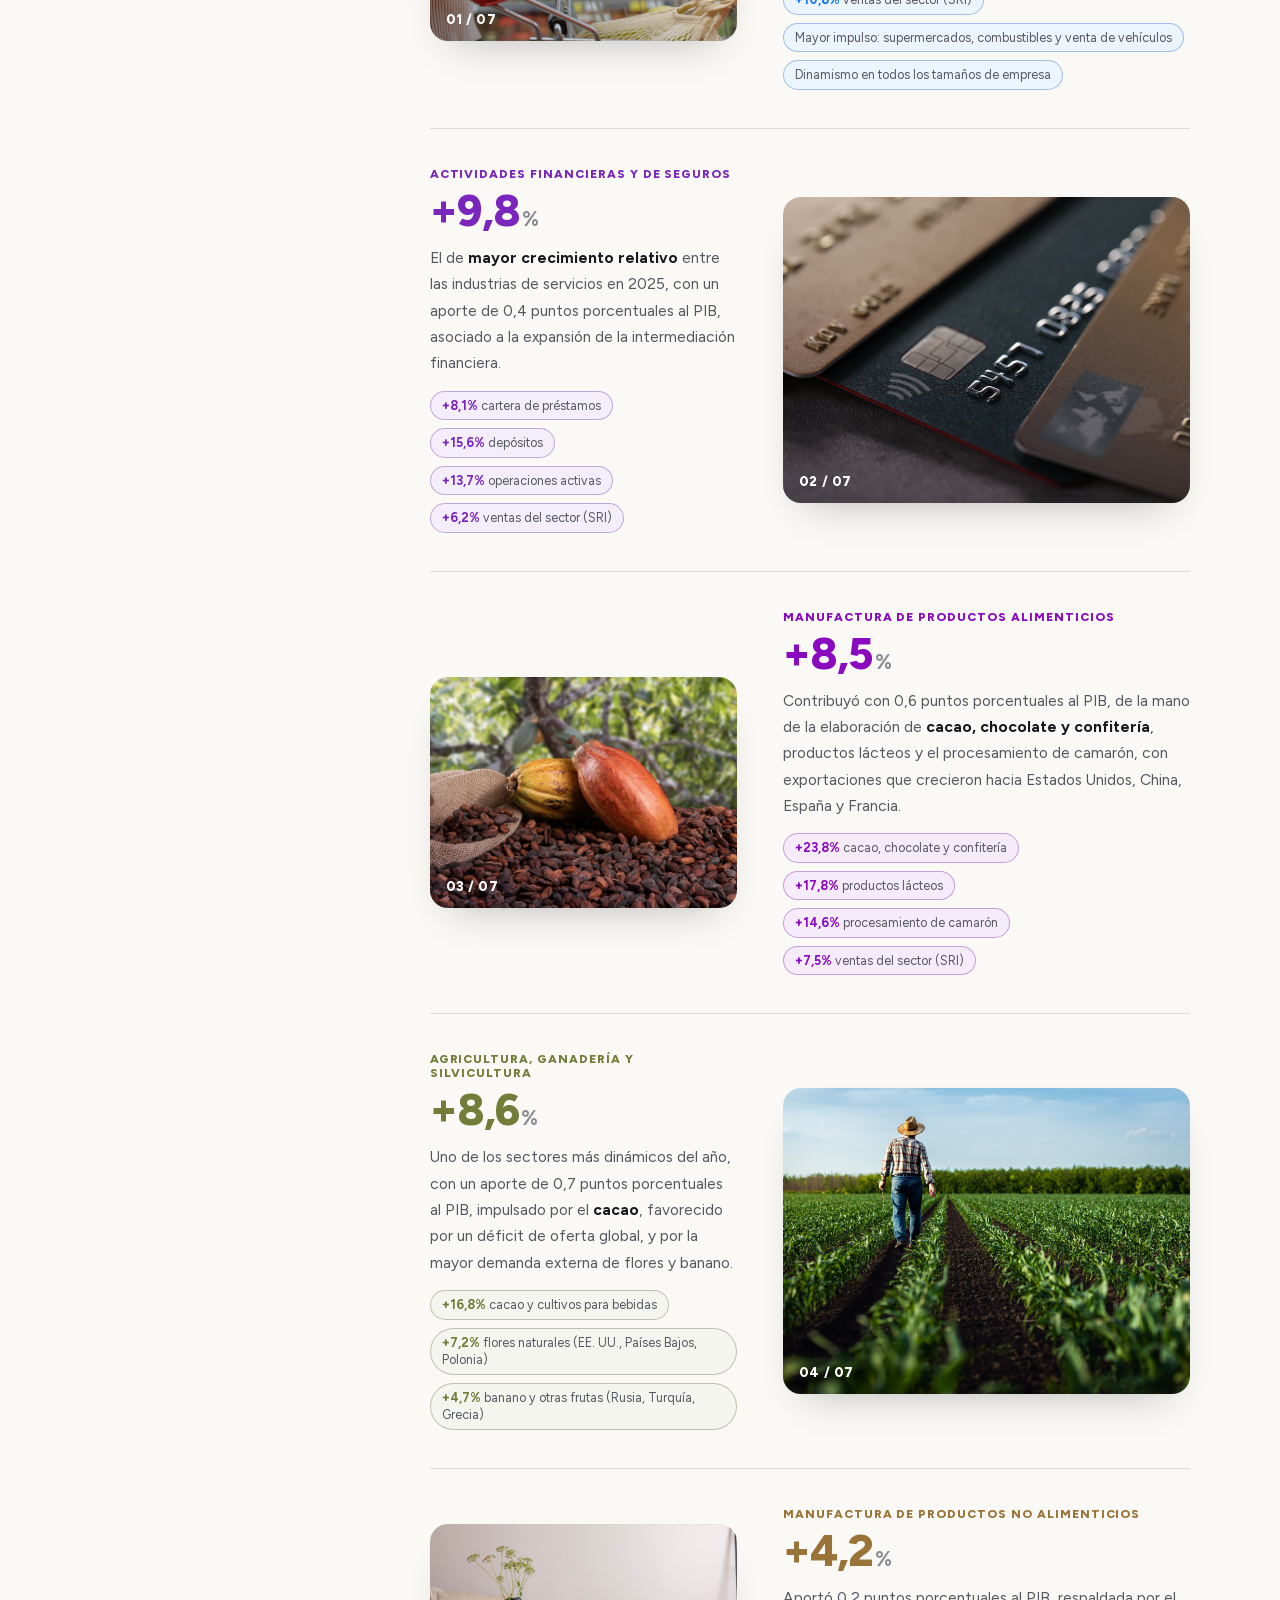
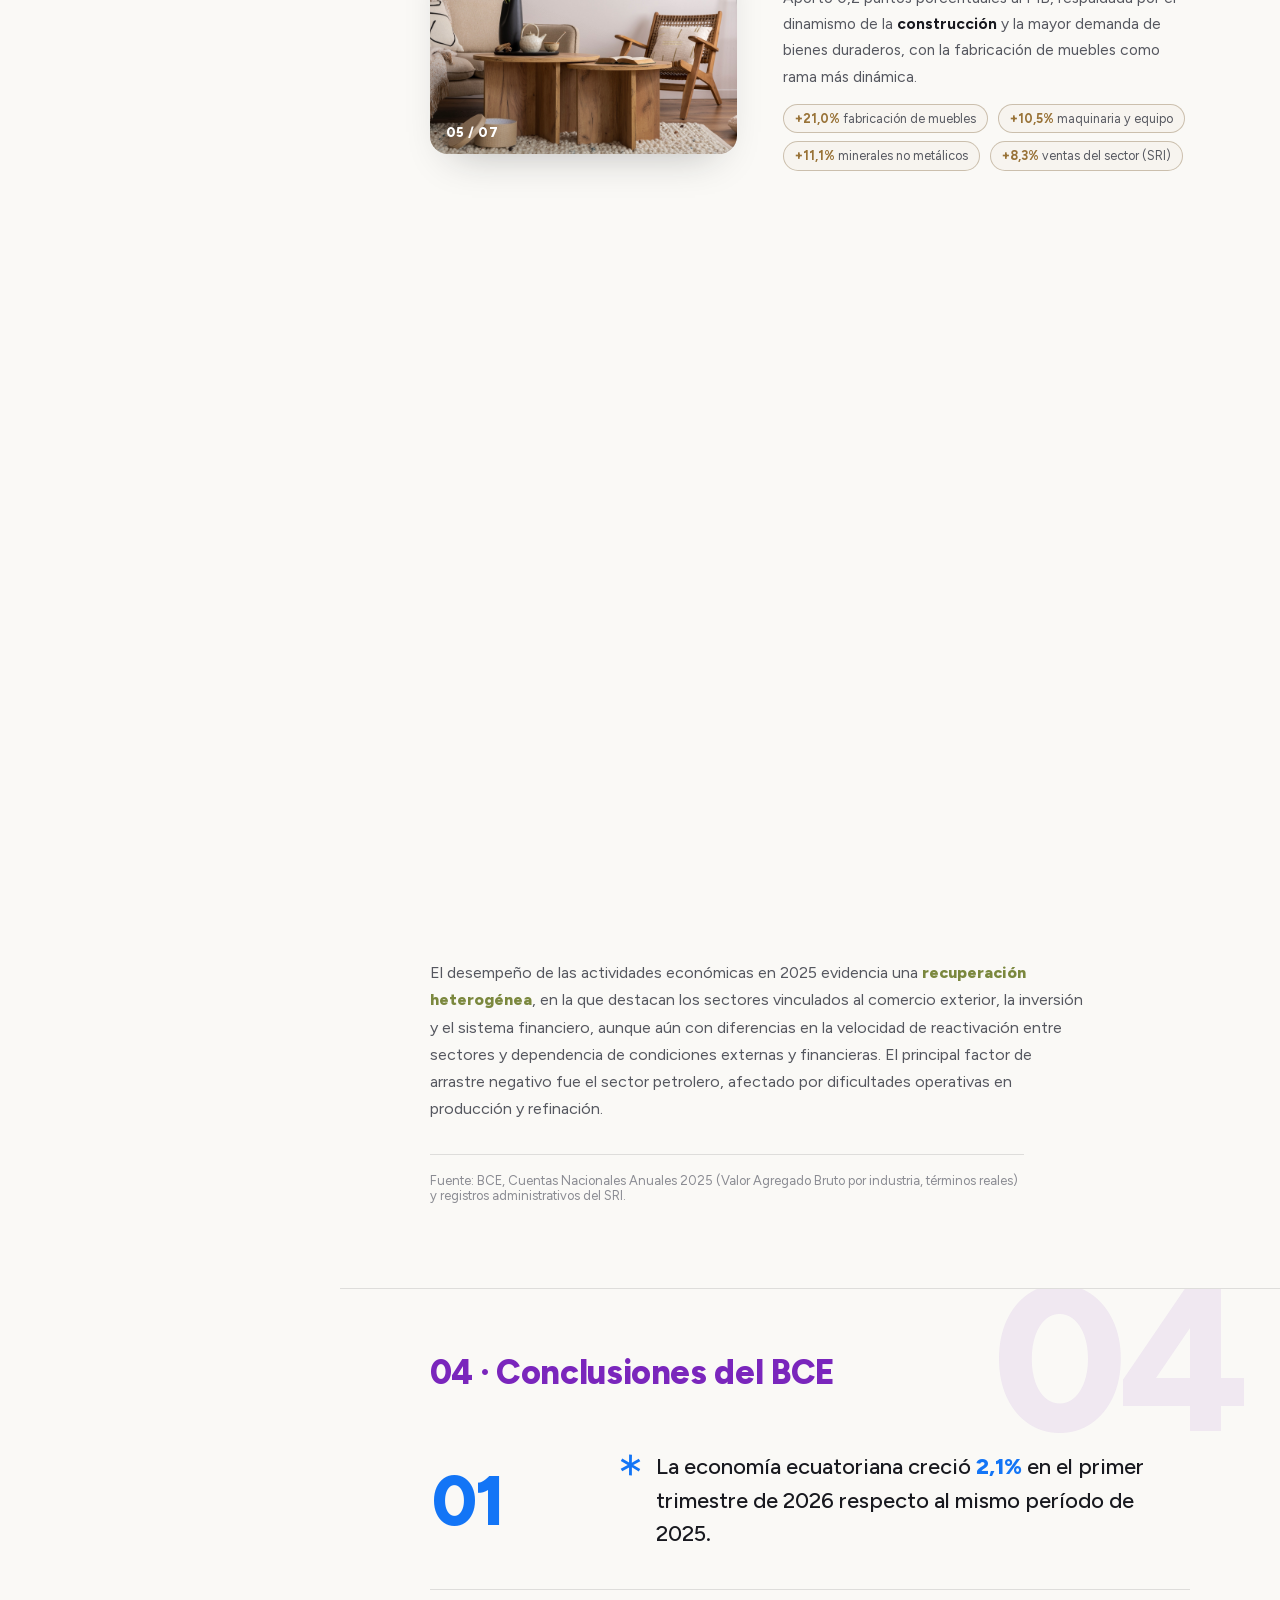
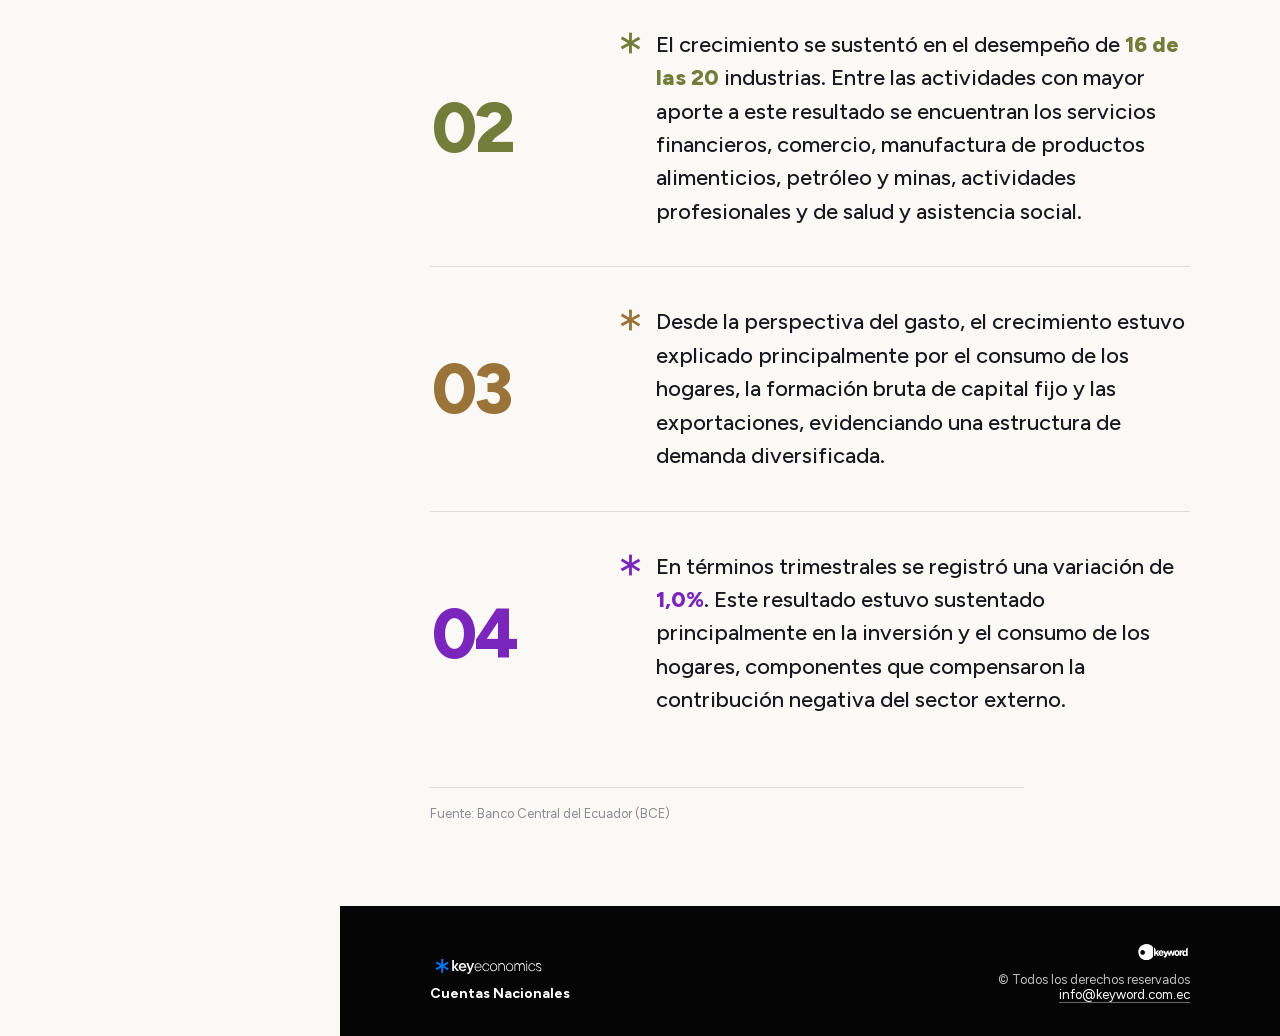
==== commit 334fbe4e: "Editorial: add annual 2025 context (components + industries), industry photo gallery, redesign Concl" ====
--- a/editorial.html
+++ b/editorial.html
@@ -41,7 +41,12 @@
   @media (min-width: 1000px) { .shell { display: grid; grid-template-columns: var(--side-w) 1fr; align-items: start; } }
 
   .side {
-    background: var(--night); color: #fff; padding: 18px 20px 16px;
+    position: relative; background: var(--night); color: #fff; padding: 18px 20px 16px;
+  }
+  .side::before {
+    content: ""; position: absolute; inset: 0; z-index: -1;
+    background: url('assets/fondo-ejecutivo.jpg') center / cover no-repeat;
+    opacity: 0.2;
   }
   @media (min-width: 1000px) { .side { padding: 32px 32px 26px; } }
   @media (min-width: 1000px) { .side { position: sticky; top: 0; height: 100vh; display: flex; flex-direction: column; } }
@@ -107,9 +112,9 @@
   @media (min-width: 1000px) { .side-foot { display: block; font-size: 11.5px; color: rgba(255,255,255,0.4); margin-top: 24px; padding-top: 18px; border-top: 1px solid rgba(255,255,255,0.12); } }
 
   /* ============ Main story column ============ */
-  .story { min-width: 0; }
-
-  .opening { position: relative; padding: 76px 7vw 64px; max-width: 920px; }
+  .story { min-width: 0; position: relative; }
+
+  .opening { padding: 76px 7vw 64px; max-width: 920px; }
   .opening-logos { position: absolute; top: 28px; right: 7vw; display: flex; align-items: center; gap: 14px; }
   .opening-logos img { display: block; height: 20px; width: auto; }
   .opening-logos .div { width: 1px; height: 18px; background: var(--line); }
@@ -152,10 +157,11 @@
     padding: 8px 10px 2px; max-width: 880px;
   }
   .chart-frame .embed-chart { display: block; width: 100%; border: 0; margin: 0; }
+  .chart-frame + .body-text, .chart-frame + .lead-text, .chart-frame + .e-terms, .chart-frame + .annual-divider { margin-top: 32px; }
   .chart-cap { font-size: 12.5px; color: var(--ink-mute); margin: 14px 2px 0; max-width: 880px; }
 
   /* ---- definition cards (PIB Real / Nominal, etc.) ---- */
-  .e-terms { display: grid; grid-template-columns: 1fr; gap: 12px; margin: 4px 0 32px; max-width: 880px; }
+  .e-terms { display: grid; grid-template-columns: 1fr; align-items: start; gap: 12px; margin: 4px 0 32px; max-width: 880px; }
   @media (min-width: 720px) { .e-terms { grid-template-columns: 1fr 1fr; } }
   .e-term { border: 1px solid var(--line); border-radius: 14px; background: #fff; overflow: hidden; }
   .e-term summary {
@@ -172,6 +178,13 @@
   .e-term summary:hover { background: rgba(24,25,31,0.03); }
   .e-term p { margin: 0; padding: 0 20px 18px; font-size: 15px; line-height: 1.65; color: var(--ink-soft); }
   .e-term strong { color: var(--ink); }
+
+  /* ---- annual 2025 context blocks (supplementary to the 1T 2026 quarterly data) ---- */
+  .annual-divider { display: flex; align-items: center; gap: 14px; margin: 48px 0 18px; max-width: 880px; }
+  .annual-divider .ad-line { flex: 1; height: 1px; background: var(--line); }
+  .annual-divider .ad-label { font-size: 11px; font-weight: 800; letter-spacing: 0.1em; text-transform: uppercase; color: var(--ink-mute); white-space: nowrap; }
+  .annual-intro { font-size: 15.5px; line-height: 1.7; color: var(--ink-soft); max-width: 66ch; margin: 0 0 20px; }
+  .annual-intro strong { color: var(--ink); }
 
   /* ---- section 02: stat rows instead of cards ---- */
   .stat-rows { margin-top: 8px; }
@@ -184,18 +197,56 @@
   .stat-row .sr-num { font-size: clamp(34px, 3.6vw, 46px); font-weight: 800; letter-spacing: -0.02em; color: var(--row-c); }
   .stat-row .sr-text { font-size: 16px; line-height: 1.65; color: var(--ink-soft); padding-top: 4px; }
 
-  /* ---- section 04: alternating gallery ---- */
-  .gallery { margin-top: 12px; }
-  .g-row { display: grid; grid-template-columns: 1fr; gap: 22px; align-items: center; padding: 30px 0; border-top: 1px solid var(--line); }
-  .g-row:first-child { border-top: none; padding-top: 0; }
-  @media (min-width: 780px) { .g-row { grid-template-columns: 1fr 1fr; gap: 40px; } .g-row.rev .g-photo { order: 2; } }
-  .g-photo { aspect-ratio: 4 / 3; border-radius: 18px; overflow: hidden; background: var(--line); box-shadow: 0 20px 40px -22px rgba(24,25,31,0.3); }
-  .g-photo img { width: 100%; height: 100%; object-fit: cover; }
-  .g-text { display: flex; align-items: flex-start; gap: 14px; }
-  .g-mark { flex: none; width: 26px; height: 26px; margin-top: 2px; background: var(--stat-c, var(--blue)); -webkit-mask: url('assets/asterisco.svg') center / contain no-repeat; mask: url('assets/asterisco.svg') center / contain no-repeat; }
-  .g-text p { margin: 0; font-size: 16.5px; line-height: 1.65; color: var(--ink); }
+  /* ---- section 04: closing takeaways — big numbered editorial statements, no photos ---- */
+  .concl-stack { margin-top: 18px; }
+  .concl-item {
+    display: grid; grid-template-columns: 1fr; gap: 10px;
+    padding: 32px 2px; border-bottom: 1px solid var(--line);
+  }
+  .concl-item:last-child { border-bottom: none; }
+  @media (min-width: 780px) { .concl-item { grid-template-columns: 150px 1fr; gap: 38px; align-items: center; padding: 38px 2px; } }
+  .concl-item .ci-num {
+    font-size: clamp(44px, 5.4vw, 72px); font-weight: 800; letter-spacing: -0.03em; line-height: 1;
+    color: var(--stat-c, var(--blue));
+  }
+  .concl-item .ci-text { display: flex; align-items: flex-start; gap: 14px; }
+  .concl-item .ci-mark { flex: none; width: 22px; height: 22px; margin-top: 4px; background: var(--stat-c, var(--blue)); -webkit-mask: url('assets/asterisco.svg') center / contain no-repeat; mask: url('assets/asterisco.svg') center / contain no-repeat; animation: markSpin 14s linear infinite; }
+  @media (prefers-reduced-motion: reduce) { .concl-item .ci-mark { animation: none; } }
+  .concl-item p { margin: 0; font-size: clamp(18px, 1.9vw, 22px); line-height: 1.52; color: var(--ink); font-weight: 500; max-width: 60ch; }
+  .concl-item p .stat { color: var(--stat-c, var(--blue)); font-weight: 800; }
 
   .source-note { font-size: 13px; color: var(--ink-mute); padding-top: 18px; border-top: 1px solid var(--line); margin-top: 32px; max-width: 66ch; }
+
+  /* ---- section 03: industry editorial spread (alternating photo + text, no cards) ---- */
+  .ind-gallery { margin-top: 8px; }
+  .ind-row { display: grid; grid-template-columns: 1fr; gap: 22px; align-items: center; padding: 38px 0; border-top: 1px solid var(--line); }
+  .ind-row:first-child { border-top: none; padding-top: 6px; }
+  @media (min-width: 780px) { .ind-row { grid-template-columns: 0.86fr 1.14fr; gap: 46px; } .ind-row.rev .ind-photo { order: 2; } }
+  .ind-photo {
+    position: relative; aspect-ratio: 4 / 3; border-radius: 18px; overflow: hidden;
+    background-color: color-mix(in srgb, var(--ind-c, var(--blue)) 14%, #fff 86%);
+    background-size: cover; background-position: center;
+    box-shadow: 0 20px 40px -22px rgba(24,25,31,0.3);
+  }
+  .ind-photo::after {
+    content: ""; position: absolute; inset: 0;
+    background: linear-gradient(200deg, transparent 45%, color-mix(in srgb, var(--ind-c, var(--blue)) 60%, #000 40%) 145%);
+    opacity: 0.55; mix-blend-mode: multiply;
+  }
+  .ind-photo .ind-photo-num { position: absolute; left: 16px; bottom: 14px; z-index: 1; font-size: 13px; font-weight: 800; color: #fff; letter-spacing: 0.04em; }
+  .ind-eyebrow { display: block; font-size: 12px; font-weight: 800; letter-spacing: 0.08em; text-transform: uppercase; color: var(--ind-c, var(--blue)); margin-bottom: 8px; }
+  .ind-stat { font-size: clamp(32px, 3.6vw, 44px); font-weight: 800; letter-spacing: -0.02em; color: var(--ind-c, var(--blue)); line-height: 1; margin-bottom: 12px; }
+  .ind-stat small { font-size: 0.48em; font-weight: 700; margin-left: 2px; color: var(--ink-mute); }
+  .ind-body { font-size: 15.5px; line-height: 1.7; color: var(--ink-soft); margin: 0 0 14px; max-width: 52ch; }
+  .ind-body strong { color: var(--ink); }
+  .ind-facts { display: flex; flex-wrap: wrap; gap: 8px 10px; margin: 0; padding: 0; list-style: none; }
+  .ind-facts li {
+    font-size: 12.5px; line-height: 1.4; color: var(--ink-soft);
+    background: color-mix(in srgb, var(--ind-c, var(--blue)) 8%, #fff 92%);
+    border: 1px solid color-mix(in srgb, var(--ind-c, var(--blue)) 26%, var(--line) 74%);
+    padding: 5px 11px; border-radius: 100px;
+  }
+  .ind-facts li strong { color: var(--ind-c, var(--blue)); }
 
   /* ---- footer ---- */
   footer.ed-foot { background: var(--dknight); color: #fff; padding: 34px 7vw; }
@@ -745,6 +796,32 @@
       <div class="chart-frame" style="--tilt:-0.5deg">
         <iframe class="embed-chart" data-chart="05_componentes_pib" src="assets/05_componentes_pib.html" title="Crecimiento interanual del PIB por componentes del gasto" loading="lazy" scrolling="no"></iframe>
       </div>
+
+      <div class="annual-divider"><span class="ad-line"></span><span class="ad-label">Contexto anual · Cuentas Nacionales 2025</span><span class="ad-line"></span></div>
+      <p class="annual-intro">Más allá del dato trimestral, el informe anual de Cuentas Nacionales del BCE confirma la misma tendencia: en 2025 el PIB creció <strong>3,7%</strong> frente a 2024, impulsado por el desempeño positivo de la mayoría de los componentes del gasto. A continuación, el detalle de cada componente en el año:</p>
+      <div class="e-terms">
+        <details class="e-term">
+          <summary>Consumo de los hogares · +2,7% (2025)<span class="e-term-tog" aria-hidden="true"></span></summary>
+          <p>Aportó <strong>1,7 puntos porcentuales</strong> al crecimiento del PIB en 2025, impulsado por el mayor acceso al crédito, el incremento en el flujo de remesas y el dinamismo del comercio minorista. Las ventas del comercio minorista crecieron <strong>10,8%</strong>, las de vehículos <strong>15,0%</strong>, las importaciones de bienes de consumo <strong>14,5%</strong> en volumen (duraderos: <strong>17,7%</strong>) y las transacciones con tarjetas de crédito, débito y prepago aumentaron <strong>12,4%</strong>.</p>
+        </details>
+        <details class="e-term">
+          <summary>Gasto del Gobierno General · +0,04% (2025)<span class="e-term-tog" aria-hidden="true"></span></summary>
+          <p>Registró una variación marginal, asociada al desempeño de las industrias vinculadas al sector público: administración pública (<strong>+0,8%</strong>), enseñanza (<strong>+3,6%</strong>) y salud y asistencia social (<strong>+3,6%</strong>). El número de servidores públicos del Presupuesto General del Estado creció <strong>0,7%</strong>, con incrementos en educación (<strong>0,8%</strong>) y salud (<strong>0,2%</strong>).</p>
+        </details>
+        <details class="e-term">
+          <summary>Formación Bruta de Capital Fijo · +5,6% (2025)<span class="e-term-tog" aria-hidden="true"></span></summary>
+          <p>Aportó <strong>1,1 puntos porcentuales</strong> al crecimiento del PIB, impulsada por la mayor demanda de insumos vinculados a la inversión, particularmente en construcción, maquinaria y equipo, y vehículos. Las importaciones de bienes de capital crecieron <strong>31,6%</strong> en volumen y las de materias primas <strong>23,3%</strong>; las compras de vehículos y equipos de transporte aumentaron <strong>42,4%</strong> y las de maquinaria e informática <strong>22,8%</strong>.</p>
+        </details>
+        <details class="e-term">
+          <summary>Exportaciones de bienes y servicios · +6,4% (2025)<span class="e-term-tog" aria-hidden="true"></span></summary>
+          <p>Principal motor de la economía en 2025, con un aporte de <strong>2,0 puntos porcentuales</strong> al crecimiento del PIB, por mayores volúmenes y condiciones favorables de precios internacionales. Los productos con mayor contribución fueron plantas para preparar bebidas —cacao— (<strong>+28,9%</strong>), minerales metálicos y no metálicos (<strong>+22,4%</strong>), camarón elaborado (<strong>+15,2%</strong>), banano (<strong>+6,9%</strong>) y pescado elaborado y conservas (<strong>+2,2%</strong>). El crecimiento petrolero estuvo limitado por dificultades operativas en producción y refinación.</p>
+        </details>
+        <details class="e-term">
+          <summary>Importaciones de bienes y servicios · +3,9% (2025)<span class="e-term-tog" aria-hidden="true"></span></summary>
+          <p>Representaron una contribución negativa de <strong>−1,1 puntos porcentuales</strong> al PIB, atenuando parcialmente el impulso del resto de componentes, reflejo del dinamismo de la inversión y del consumo. Destacan los incrementos en volumen de vehículos y equipos de transporte (<strong>+42,4%</strong>), metales comunes y elaborados (<strong>+36,0%</strong>), vidrio, cerámica y cemento (<strong>+30,2%</strong>), maquinaria e informática (<strong>+22,8%</strong>), aceites crudos y refinados (<strong>+21,0%</strong>), químicos y farmacéuticos (<strong>+15,8%</strong>) y refinados de petróleo (<strong>+8,1%</strong>).</p>
+        </details>
+      </div>
+      <p class="source-note">Fuente: BCE, Cuentas Nacionales Anuales 2025 (términos reales, base 2018) y registros administrativos del SRI.</p>
     </section>
 
     <section class="chapter" id="industrias" style="--stat-c:color-mix(in srgb, #cde368 60%, #000000 40%)">
@@ -755,27 +832,144 @@
       <div class="chart-frame" style="--tilt:0.6deg">
         <iframe class="embed-chart" data-chart="04_industrias" src="assets/04_industrias.html" title="Crecimiento interanual del PIB por industria" loading="lazy" scrolling="no"></iframe>
       </div>
+
+      <div class="annual-divider"><span class="ad-line"></span><span class="ad-label">Contexto anual · Cuentas Nacionales 2025</span><span class="ad-line"></span></div>
+      <p class="annual-intro">El informe anual del BCE confirma la misma tendencia observada en el trimestre: en 2025, <strong>16 de las 20</strong> actividades económicas registraron crecimiento, liderado por actividades financieras y de seguros (<strong>+9,8%</strong>), agricultura, ganadería y silvicultura (<strong>+8,6%</strong>), manufactura de productos alimenticios (<strong>+8,5%</strong>), comercio (<strong>+5,2%</strong>) y actividades profesionales y técnicas (<strong>+4,4%</strong>). A continuación, el desempeño de las industrias con mayor relevancia para la actividad empresarial del país en 2025:</p>
+
+      <div class="ind-gallery">
+        <div class="ind-row" style="--ind-c:#1375f6">
+          <div class="ind-photo" style="background-image:url('assets/sec-Comercio.jpg')"><span class="ind-photo-num">01 / 07</span></div>
+          <div class="ind-text">
+            <span class="ind-eyebrow">Comercio</span>
+            <div class="ind-stat">+5,2<small>%</small></div>
+            <p class="ind-body">Se consolidó como el sector con <strong>mayor contribución al PIB</strong> en 2025, aportando 0,8 puntos porcentuales al crecimiento, asociado al aumento de los márgenes comerciales en pesca y acuicultura, manufactura de alimentos, textiles y maquinaria.</p>
+            <ul class="ind-facts">
+              <li><strong>+10,8%</strong> ventas del sector (SRI)</li>
+              <li>Mayor impulso: supermercados, combustibles y venta de vehículos</li>
+              <li>Dinamismo en todos los tamaños de empresa</li>
+            </ul>
+          </div>
+        </div>
+
+        <div class="ind-row rev" style="--ind-c:#7a26bc">
+          <div class="ind-photo" style="background-image:url('assets/sec-Actividades financieras.jpg')"><span class="ind-photo-num">02 / 07</span></div>
+          <div class="ind-text">
+            <span class="ind-eyebrow">Actividades financieras y de seguros</span>
+            <div class="ind-stat">+9,8<small>%</small></div>
+            <p class="ind-body">El de <strong>mayor crecimiento relativo</strong> entre las industrias de servicios en 2025, con un aporte de 0,4 puntos porcentuales al PIB, asociado a la expansión de la intermediación financiera.</p>
+            <ul class="ind-facts">
+              <li><strong>+8,1%</strong> cartera de préstamos</li>
+              <li><strong>+15,6%</strong> depósitos</li>
+              <li><strong>+13,7%</strong> operaciones activas</li>
+              <li><strong>+6,2%</strong> ventas del sector (SRI)</li>
+            </ul>
+          </div>
+        </div>
+
+        <div class="ind-row" style="--ind-c:#890abf">
+          <div class="ind-photo" style="background-image:url('assets/sec-manufactura alimentos.jpg')"><span class="ind-photo-num">03 / 07</span></div>
+          <div class="ind-text">
+            <span class="ind-eyebrow">Manufactura de productos alimenticios</span>
+            <div class="ind-stat">+8,5<small>%</small></div>
+            <p class="ind-body">Contribuyó con 0,6 puntos porcentuales al PIB, de la mano de la elaboración de <strong>cacao, chocolate y confitería</strong>, productos lácteos y el procesamiento de camarón, con exportaciones que crecieron hacia Estados Unidos, China, España y Francia.</p>
+            <ul class="ind-facts">
+              <li><strong>+23,8%</strong> cacao, chocolate y confitería</li>
+              <li><strong>+17,8%</strong> productos lácteos</li>
+              <li><strong>+14,6%</strong> procesamiento de camarón</li>
+              <li><strong>+7,5%</strong> ventas del sector (SRI)</li>
+            </ul>
+          </div>
+        </div>
+
+        <div class="ind-row rev" style="--ind-c:color-mix(in srgb, #cde368 55%, #000000 45%)">
+          <div class="ind-photo" style="background-image:url('assets/sec-agricultura.jpg')"><span class="ind-photo-num">04 / 07</span></div>
+          <div class="ind-text">
+            <span class="ind-eyebrow">Agricultura, ganadería y silvicultura</span>
+            <div class="ind-stat">+8,6<small>%</small></div>
+            <p class="ind-body">Uno de los sectores más dinámicos del año, con un aporte de 0,7 puntos porcentuales al PIB, impulsado por el <strong>cacao</strong>, favorecido por un déficit de oferta global, y por la mayor demanda externa de flores y banano.</p>
+            <ul class="ind-facts">
+              <li><strong>+16,8%</strong> cacao y cultivos para bebidas</li>
+              <li><strong>+7,2%</strong> flores naturales (EE. UU., Países Bajos, Polonia)</li>
+              <li><strong>+4,7%</strong> banano y otras frutas (Rusia, Turquía, Grecia)</li>
+            </ul>
+          </div>
+        </div>
+
+        <div class="ind-row" style="--ind-c:color-mix(in srgb, #ffbf5e 60%, #000000 40%)">
+          <div class="ind-photo" style="background-image:url('assets/sec-manufactura productos no alimenticios.jpg')"><span class="ind-photo-num">05 / 07</span></div>
+          <div class="ind-text">
+            <span class="ind-eyebrow">Manufactura de productos no alimenticios</span>
+            <div class="ind-stat">+4,2<small>%</small></div>
+            <p class="ind-body">Aportó 0,2 puntos porcentuales al PIB, respaldada por el dinamismo de la <strong>construcción</strong> y la mayor demanda de bienes duraderos, con la fabricación de muebles como rama más dinámica.</p>
+            <ul class="ind-facts">
+              <li><strong>+21,0%</strong> fabricación de muebles</li>
+              <li><strong>+10,5%</strong> maquinaria y equipo</li>
+              <li><strong>+11,1%</strong> minerales no metálicos</li>
+              <li><strong>+8,3%</strong> ventas del sector (SRI)</li>
+            </ul>
+          </div>
+        </div>
+
+        <div class="ind-row rev" style="--ind-c:#55575f">
+          <div class="ind-photo" style="background-image:url('assets/sec-construcción.jpg')"><span class="ind-photo-num">06 / 07</span></div>
+          <div class="ind-text">
+            <span class="ind-eyebrow">Construcción</span>
+            <div class="ind-stat">+2,7<small>%</small></div>
+            <p class="ind-body">Retomó una trayectoria positiva en 2025, con un aporte de 0,1 puntos porcentuales al PIB, de la mano de mayores <strong>despachos de cemento</strong> e importaciones de hierro y acero.</p>
+            <ul class="ind-facts">
+              <li><strong>+9,6%</strong> producción de cemento</li>
+              <li><strong>+48,2%</strong> importaciones de hierro y acero</li>
+              <li><strong>+4,7%</strong> empleo en construcción</li>
+              <li><strong>+8,8%</strong> ventas del sector (SRI)</li>
+            </ul>
+          </div>
+        </div>
+
+        <div class="ind-row" style="--ind-c:#4A5876">
+          <div class="ind-photo" style="background-image:url('assets/sec-transporte.jpg')"><span class="ind-photo-num">07 / 07</span></div>
+          <div class="ind-text">
+            <span class="ind-eyebrow">Transporte y almacenamiento</span>
+            <div class="ind-stat">+1,8<small>%</small></div>
+            <p class="ind-body">Creció de forma moderada, con un aporte de 0,1 puntos porcentuales al PIB, en un sector con un <strong>rol transversal</strong> para la distribución, el abastecimiento y la conexión con mercados internos y externos, asociado al mayor dinamismo del comercio y las exportaciones.</p>
+          </div>
+        </div>
+      </div>
+
+      <p class="body-text">El desempeño de las actividades económicas en 2025 evidencia una <strong class="stat">recuperación heterogénea</strong>, en la que destacan los sectores vinculados al comercio exterior, la inversión y el sistema financiero, aunque aún con diferencias en la velocidad de reactivación entre sectores y dependencia de condiciones externas y financieras. El principal factor de arrastre negativo fue el sector petrolero, afectado por dificultades operativas en producción y refinación.</p>
+      <p class="source-note">Fuente: BCE, Cuentas Nacionales Anuales 2025 (Valor Agregado Bruto por industria, términos reales) y registros administrativos del SRI.</p>
     </section>
 
     <section class="chapter" id="conclusiones" style="--stat-c:#7a26bc">
       <div class="num-bg">04</div>
       <div class="kick">04 · Conclusiones del BCE</div>
-      <div class="gallery">
-        <div class="g-row">
-          <div class="g-photo"><img src="assets/photos/conclusion-1.jpg" alt="Vista de la ciudad de Quito" loading="lazy" style="object-position:50% 40%"></div>
-          <div class="g-text"><span class="g-mark" aria-hidden="true"></span><p>La economía ecuatoriana creció <strong class="stat">2,1%</strong> en el primer trimestre de 2026 respecto al mismo período de 2025.</p></div>
-        </div>
-        <div class="g-row rev">
-          <div class="g-photo"><img src="assets/photos/conclusion-2.jpg" alt="Mujer usando una tableta" loading="lazy" style="object-position:30% 30%"></div>
-          <div class="g-text"><span class="g-mark" aria-hidden="true"></span><p>El crecimiento se sustentó en el desempeño de <strong class="stat">16 de las 20</strong> industrias. Entre las actividades con mayor aporte a este resultado se encuentran los servicios financieros, comercio, manufactura de productos alimenticios, petróleo y minas, actividades profesionales y de salud y asistencia social.</p></div>
-        </div>
-        <div class="g-row">
-          <div class="g-photo"><img src="assets/photos/conclusion-3.jpg" alt="Persona escribiendo en un portapapeles" loading="lazy" style="object-position:35% 50%"></div>
-          <div class="g-text"><span class="g-mark" aria-hidden="true"></span><p>Desde la perspectiva del gasto, el crecimiento estuvo explicado principalmente por el consumo de los hogares, la formación bruta de capital fijo y las exportaciones, evidenciando una estructura de demanda diversificada.</p></div>
-        </div>
-        <div class="g-row rev">
-          <div class="g-photo"><img src="assets/photos/conclusion-4.jpg" alt="Pago con teléfono en una tienda" loading="lazy" style="object-position:55% 55%"></div>
-          <div class="g-text"><span class="g-mark" aria-hidden="true"></span><p>En términos trimestrales se registró una variación de <strong class="stat">1,0%</strong>. Este resultado estuvo sustentado principalmente en la inversión y el consumo de los hogares, componentes que compensaron la contribución negativa del sector externo.</p></div>
+      <div class="concl-stack">
+        <div class="concl-item" style="--stat-c:#1375f6">
+          <span class="ci-num">01</span>
+          <div class="ci-text">
+            <span class="ci-mark" aria-hidden="true"></span>
+            <p>La economía ecuatoriana creció <strong class="stat">2,1%</strong> en el primer trimestre de 2026 respecto al mismo período de 2025.</p>
+          </div>
+        </div>
+        <div class="concl-item" style="--stat-c:color-mix(in srgb, #cde368 55%, #000000 45%)">
+          <span class="ci-num">02</span>
+          <div class="ci-text">
+            <span class="ci-mark" aria-hidden="true"></span>
+            <p>El crecimiento se sustentó en el desempeño de <strong class="stat">16 de las 20</strong> industrias. Entre las actividades con mayor aporte a este resultado se encuentran los servicios financieros, comercio, manufactura de productos alimenticios, petróleo y minas, actividades profesionales y de salud y asistencia social.</p>
+          </div>
+        </div>
+        <div class="concl-item" style="--stat-c:color-mix(in srgb, #ffbf5e 60%, #000000 40%)">
+          <span class="ci-num">03</span>
+          <div class="ci-text">
+            <span class="ci-mark" aria-hidden="true"></span>
+            <p>Desde la perspectiva del gasto, el crecimiento estuvo explicado principalmente por el consumo de los hogares, la formación bruta de capital fijo y las exportaciones, evidenciando una estructura de demanda diversificada.</p>
+          </div>
+        </div>
+        <div class="concl-item" style="--stat-c:#7a26bc">
+          <span class="ci-num">04</span>
+          <div class="ci-text">
+            <span class="ci-mark" aria-hidden="true"></span>
+            <p>En términos trimestrales se registró una variación de <strong class="stat">1,0%</strong>. Este resultado estuvo sustentado principalmente en la inversión y el consumo de los hogares, componentes que compensaron la contribución negativa del sector externo.</p>
+          </div>
         </div>
       </div>
       <p class="source-note">Fuente: Banco Central del Ecuador (BCE)</p>
@@ -881,7 +1075,7 @@
   });
 
   // ---- reveal on scroll ----
-  document.querySelectorAll(".chapter .kick, .chapter .lead-text, .chapter .body-text, .chart-frame, .stat-row, .g-row, .opening .kick, .opening h1, .opening .lede, .ticker").forEach(function (el) {
+  document.querySelectorAll(".chapter .kick, .chapter .lead-text, .chapter .body-text, .chart-frame, .stat-row, .ind-row, .concl-item, .opening .kick, .opening h1, .opening .lede, .ticker").forEach(function (el) {
     el.classList.add("reveal");
   });
   var io2 = new IntersectionObserver(function (entries) {
